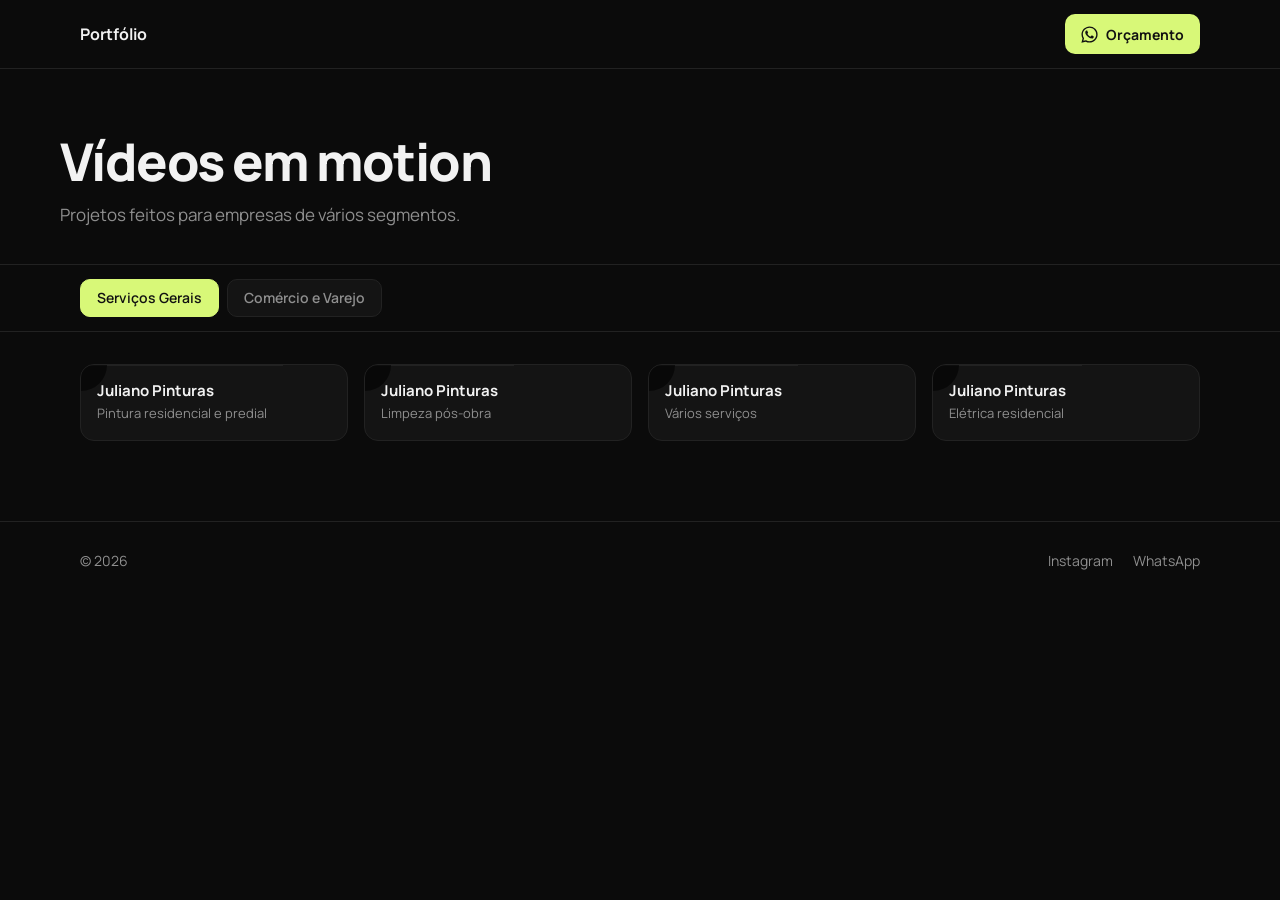
==== index.html @ 29ef78eb "Portfólio só de vídeos em motion, sem foto e sem nome, novo verde Co-Authored-By: Claude Opus 5.5 <n" ====
<!doctype html>
<html lang="pt-BR">
<head>
<meta charset="utf-8">
<meta name="viewport" content="width=device-width, initial-scale=1">
<title>Portfólio de vídeos em motion</title>
<meta name="description" content="Portfólio de vídeos em motion para empresas.">
<meta name="theme-color" content="#0b0b0b">
<link rel="icon" href="data:image/svg+xml,%3Csvg xmlns='http://www.w3.org/2000/svg' viewBox='0 0 64 64'%3E%3Crect width='64' height='64' rx='14' fill='%23d8f878'/%3E%3Cpath d='M26 20v24l18-12z' fill='%23111'/%3E%3C/svg%3E">
<link rel="preconnect" href="https://fonts.googleapis.com">
<link rel="preconnect" href="https://fonts.gstatic.com" crossorigin>
<link href="https://fonts.googleapis.com/css2?family=Manrope:wght@400;600;700;800&display=swap" rel="stylesheet">
<link rel="stylesheet" href="assets/css/style.css">
</head>
<body>

<header class="top">
  <div class="container">
    <span class="title">Portfólio</span>
    <a class="btn" data-wa="Olá! Vi seu portfólio e quero um orçamento de vídeo em motion."><svg viewBox="0 0 24 24" fill="currentColor"><path d="M17.47 14.38c-.3-.15-1.76-.87-2.03-.97-.27-.1-.47-.15-.67.15-.2.3-.77.97-.94 1.17-.17.2-.35.22-.64.07-.3-.15-1.26-.46-2.4-1.48-.89-.79-1.49-1.77-1.66-2.07-.17-.3-.02-.46.13-.6.13-.14.3-.35.45-.52.15-.17.2-.3.3-.5.1-.2.05-.37-.02-.52-.08-.15-.67-1.61-.92-2.2-.24-.58-.49-.5-.67-.51h-.57c-.2 0-.52.07-.79.37-.27.3-1.04 1.02-1.04 2.48s1.07 2.88 1.21 3.08c.15.2 2.1 3.2 5.08 4.49.71.31 1.26.49 1.69.63.71.23 1.36.2 1.87.12.57-.09 1.76-.72 2.01-1.41.25-.7.25-1.29.17-1.41-.07-.13-.27-.2-.57-.35M12.05 21.5h-.01a9.4 9.4 0 0 1-4.8-1.31l-.34-.2-3.56.93.95-3.47-.22-.36A9.4 9.4 0 0 1 2.6 12.06c0-5.2 4.24-9.44 9.46-9.44 2.52 0 4.9.99 6.68 2.77a9.38 9.38 0 0 1 2.76 6.68c0 5.21-4.24 9.44-9.45 9.44M20.1 4a11.32 11.32 0 0 0-8.05-3.34C5.78.66.67 5.77.67 12.06c0 2.01.52 3.97 1.52 5.7L.57 23.66l6.04-1.58a11.4 11.4 0 0 0 5.44 1.39h.01c6.27 0 11.38-5.11 11.38-11.4 0-3.04-1.18-5.9-3.34-8.06"/></svg> Orçamento</a>
  </div>
</header>

<main>
  <div class="container intro">
    <h1>Vídeos em motion</h1>
    <p>Projetos feitos para empresas de vários segmentos.</p>
  </div>

  <div class="tabs-wrap"><div class="container"><div class="tabs" id="tabs"></div></div></div>

  <section class="portfolio">
    <div class="container"><div class="grid" id="grid"></div></div>
  </section>
</main>

<footer>
  <div class="container">
    <span>© <span id="year"></span></span>
    <div class="links">
      <a href="https://instagram.com/kayke.hs" target="_blank" rel="noopener">Instagram</a>
      <a data-wa="Olá! Vi seu portfólio.">WhatsApp</a>
    </div>
  </div>
</footer>

<div class="modal" id="modal" role="dialog" aria-modal="true">
  <button class="modal-close" aria-label="Fechar"><svg viewBox="0 0 24 24" fill="none" stroke="currentColor" stroke-width="2" stroke-linecap="round"><path d="M6 6l12 12M18 6 6 18"/></svg></button>
  <div class="modal-box">
    <div class="modal-player" id="modal-player"></div>
    <div class="modal-bar">
      <div><strong id="modal-cliente"></strong><span id="modal-servico"></span></div>
      <a class="btn" id="modal-cta" target="_blank" rel="noopener"><svg viewBox="0 0 24 24" fill="currentColor"><path d="M17.47 14.38c-.3-.15-1.76-.87-2.03-.97-.27-.1-.47-.15-.67.15-.2.3-.77.97-.94 1.17-.17.2-.35.22-.64.07-.3-.15-1.26-.46-2.4-1.48-.89-.79-1.49-1.77-1.66-2.07-.17-.3-.02-.46.13-.6.13-.14.3-.35.45-.52.15-.17.2-.3.3-.5.1-.2.05-.37-.02-.52-.08-.15-.67-1.61-.92-2.2-.24-.58-.49-.5-.67-.51h-.57c-.2 0-.52.07-.79.37-.27.3-1.04 1.02-1.04 2.48s1.07 2.88 1.21 3.08c.15.2 2.1 3.2 5.08 4.49.71.31 1.26.49 1.69.63.71.23 1.36.2 1.87.12.57-.09 1.76-.72 2.01-1.41.25-.7.25-1.29.17-1.41-.07-.13-.27-.2-.57-.35M12.05 21.5h-.01a9.4 9.4 0 0 1-4.8-1.31l-.34-.2-3.56.93.95-3.47-.22-.36A9.4 9.4 0 0 1 2.6 12.06c0-5.2 4.24-9.44 9.46-9.44 2.52 0 4.9.99 6.68 2.77a9.38 9.38 0 0 1 2.76 6.68c0 5.21-4.24 9.44-9.45 9.44M20.1 4a11.32 11.32 0 0 0-8.05-3.34C5.78.66.67 5.77.67 12.06c0 2.01.52 3.97 1.52 5.7L.57 23.66l6.04-1.58a11.4 11.4 0 0 0 5.44 1.39h.01c6.27 0 11.38-5.11 11.38-11.4 0-3.04-1.18-5.9-3.34-8.06"/></svg> Quero um assim</a>
    </div>
  </div>
</div>

<script src="assets/js/videos.js"></script>
<script src="assets/js/main.js"></script>
</body>
</html>
---- assets/css/style.css ----
/* Portfólio de vídeos em motion */
:root {
  --bg: #0b0b0b;
  --card: #141414;
  --line: #222;
  --text: #f2f2f2;
  --muted: #8f8f8f;
  --accent: #d8f878;
  --font: "Manrope", system-ui, -apple-system, "Segoe UI", sans-serif;
}

* { box-sizing: border-box; margin: 0; padding: 0; }
body { font-family: var(--font); background: var(--bg); color: var(--text); line-height: 1.5; -webkit-font-smoothing: antialiased; }
a { color: inherit; text-decoration: none; }
button { font: inherit; color: inherit; background: none; border: 0; cursor: pointer; }
img, video { display: block; max-width: 100%; }
svg { flex: none; }

.container { width: 100%; max-width: 1160px; margin: 0 auto; padding: 0 20px; }

/* topo */
.top { border-bottom: 1px solid var(--line); }
.top .container { display: flex; align-items: center; justify-content: space-between; height: 68px; }
.top .title { font-weight: 700; font-size: 16px; }
.btn {
  display: inline-flex; align-items: center; gap: 8px;
  height: 40px; padding: 0 16px; border-radius: 10px;
  background: var(--accent); color: #111; font-weight: 700; font-size: 14px;
}
.btn:hover { filter: brightness(.95); }
.btn svg { width: 17px; height: 17px; }

/* cabeçalho do portfólio */
.intro { padding: 64px 0 36px; }
.intro h1 { font-size: clamp(32px, 5vw, 52px); font-weight: 800; letter-spacing: -0.03em; line-height: 1.1; }
.intro p { color: var(--muted); margin-top: 12px; font-size: 17px; }

/* abas */
.tabs-wrap { position: sticky; top: 0; z-index: 20; background: var(--bg); border-block: 1px solid var(--line); }
.tabs { display: flex; gap: 8px; padding: 14px 0; overflow-x: auto; scrollbar-width: none; }
.tabs::-webkit-scrollbar { display: none; }
.tab {
  flex: none; height: 38px; padding: 0 16px; border-radius: 10px;
  border: 1px solid var(--line); background: var(--card); color: var(--muted);
  font-size: 14px; font-weight: 600;
}
.tab:hover { color: var(--text); }
.tab.active { background: var(--accent); border-color: var(--accent); color: #111; }

/* grade de vídeos */
.portfolio { padding: 32px 0 80px; }
.grid { display: grid; grid-template-columns: repeat(4, 1fr); gap: 16px; }
.card { display: flex; flex-direction: column; background: var(--card); border: 1px solid var(--line); border-radius: 14px; overflow: hidden; cursor: pointer; text-align: left; }
.card:hover { border-color: #3a3a3a; }
.card .media { position: relative; aspect-ratio: 9/16; background: #000; }
.card .media img, .card .media video { position: absolute; inset: 0; width: 100%; height: 100%; object-fit: cover; }
.card .play {
  position: absolute; left: 50%; top: 50%; transform: translate(-50%, -50%);
  width: 52px; height: 52px; border-radius: 50%; display: grid; place-items: center;
  background: rgba(0,0,0,.6); color: #fff;
}
.card:hover .play { background: var(--accent); color: #111; }
.card .play svg { width: 18px; height: 18px; margin-left: 2px; }
.card .info { padding: 14px 16px 16px; border-top: 1px solid var(--line); }
.card .info strong { display: block; font-size: 15px; }
.card .info span { display: block; font-size: 13px; color: var(--muted); margin-top: 2px; }

/* rodapé */
footer { border-top: 1px solid var(--line); padding: 28px 0; font-size: 14px; color: var(--muted); }
footer .container { display: flex; justify-content: space-between; gap: 16px; flex-wrap: wrap; }
footer .links { display: flex; gap: 20px; }
footer a:hover { color: var(--text); }

/* janela do vídeo */
.modal { position: fixed; inset: 0; z-index: 100; display: none; align-items: center; justify-content: center; padding: 16px; background: var(--bg); }
.modal.open { display: flex; }
.modal-box { display: flex; flex-direction: column; gap: 12px; width: min(400px, 100%); }
.modal-player { aspect-ratio: 9/16; max-height: calc(100vh - 140px); margin: 0 auto; border-radius: 14px; overflow: hidden; background: #000; }
.modal-player video { width: 100%; height: 100%; object-fit: contain; }
.modal-bar { display: flex; align-items: center; justify-content: space-between; gap: 12px; }
.modal-bar strong { display: block; font-size: 16px; }
.modal-bar span { display: block; font-size: 13px; color: var(--muted); }
.modal-close { position: absolute; top: 14px; right: 14px; width: 42px; height: 42px; border-radius: 10px; border: 1px solid var(--line); background: var(--card); display: grid; place-items: center; }
.modal-close svg { width: 18px; height: 18px; }

@media (max-width: 1024px) { .grid { grid-template-columns: repeat(3, 1fr); } }
@media (max-width: 640px) {
  .intro { padding: 40px 0 28px; }
  .grid { grid-template-columns: repeat(2, 1fr); gap: 10px; }
  .card .info { padding: 10px 12px 12px; }
  .card .info strong { font-size: 14px; }
  .card .info span { font-size: 12px; }
  .card .play { width: 42px; height: 42px; }
  .modal-bar { flex-direction: column; align-items: stretch; }
  .modal-bar .btn { justify-content: center; height: 46px; }
}
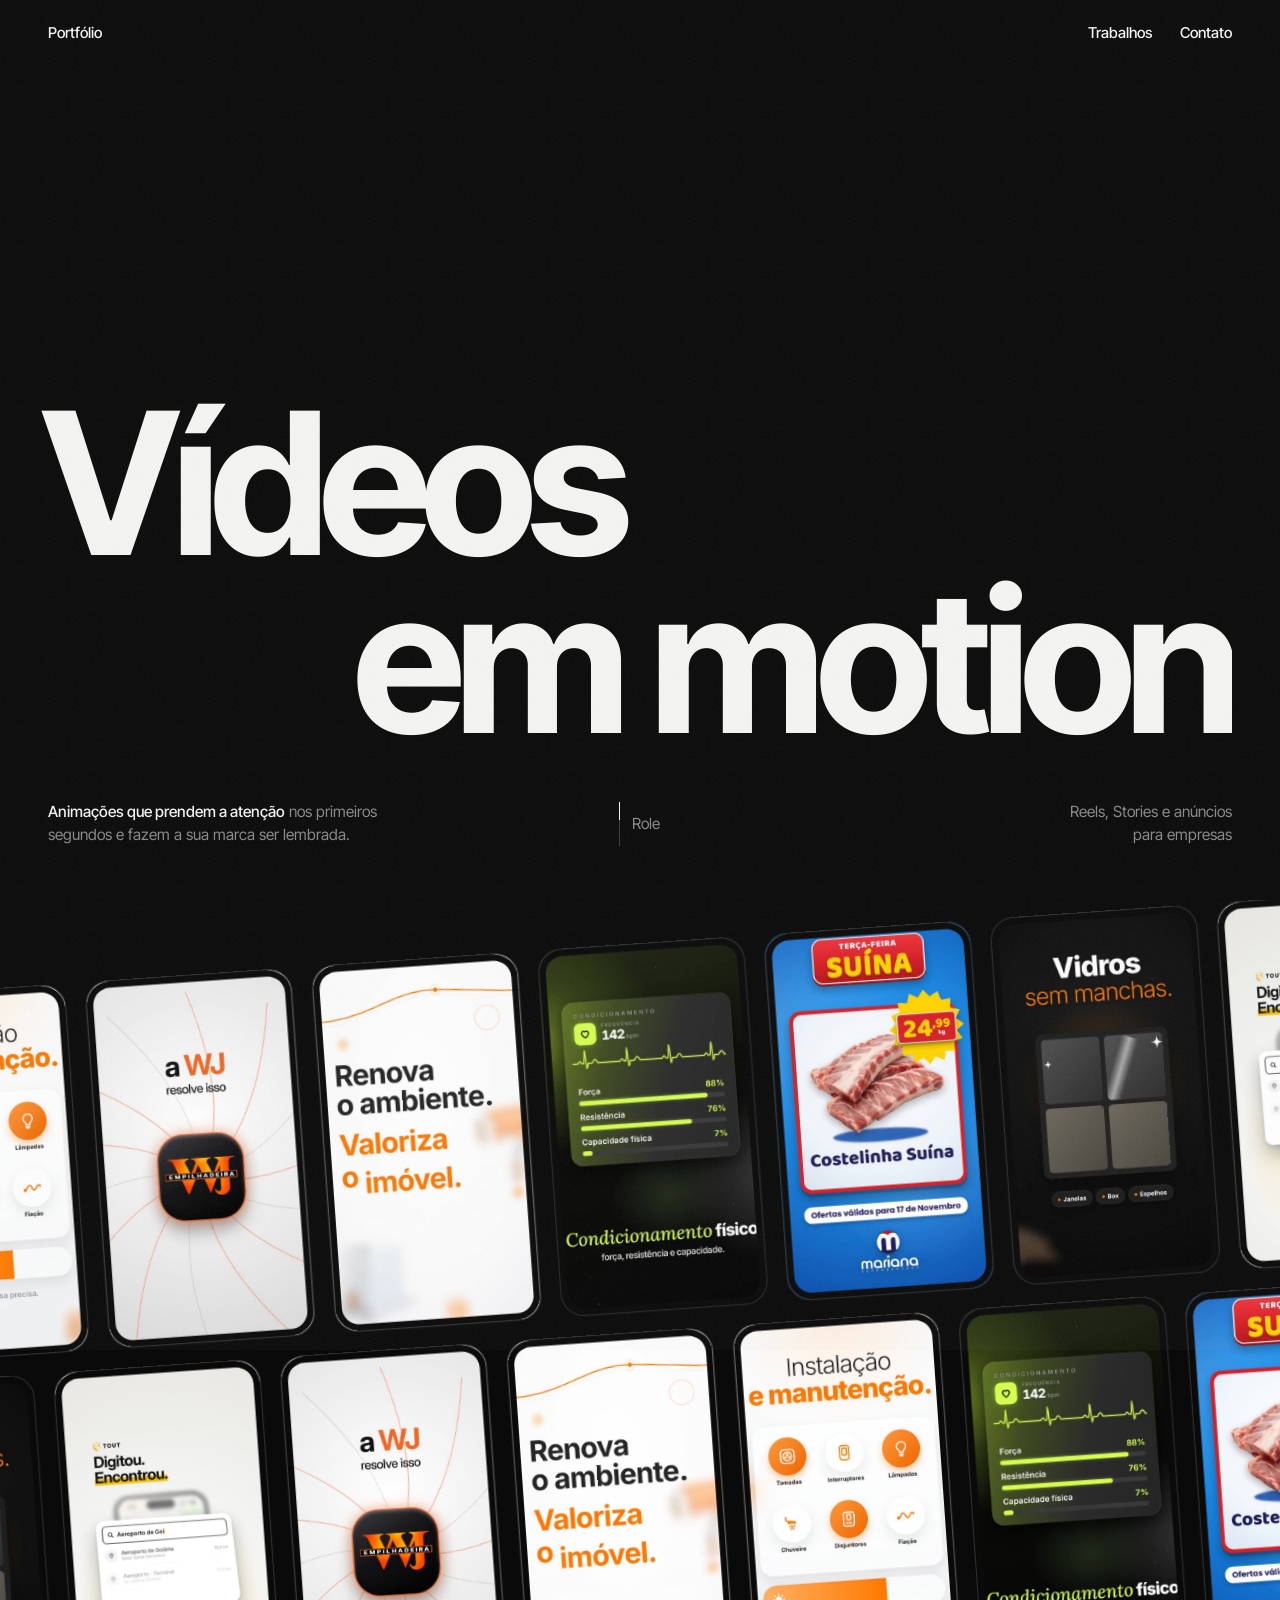
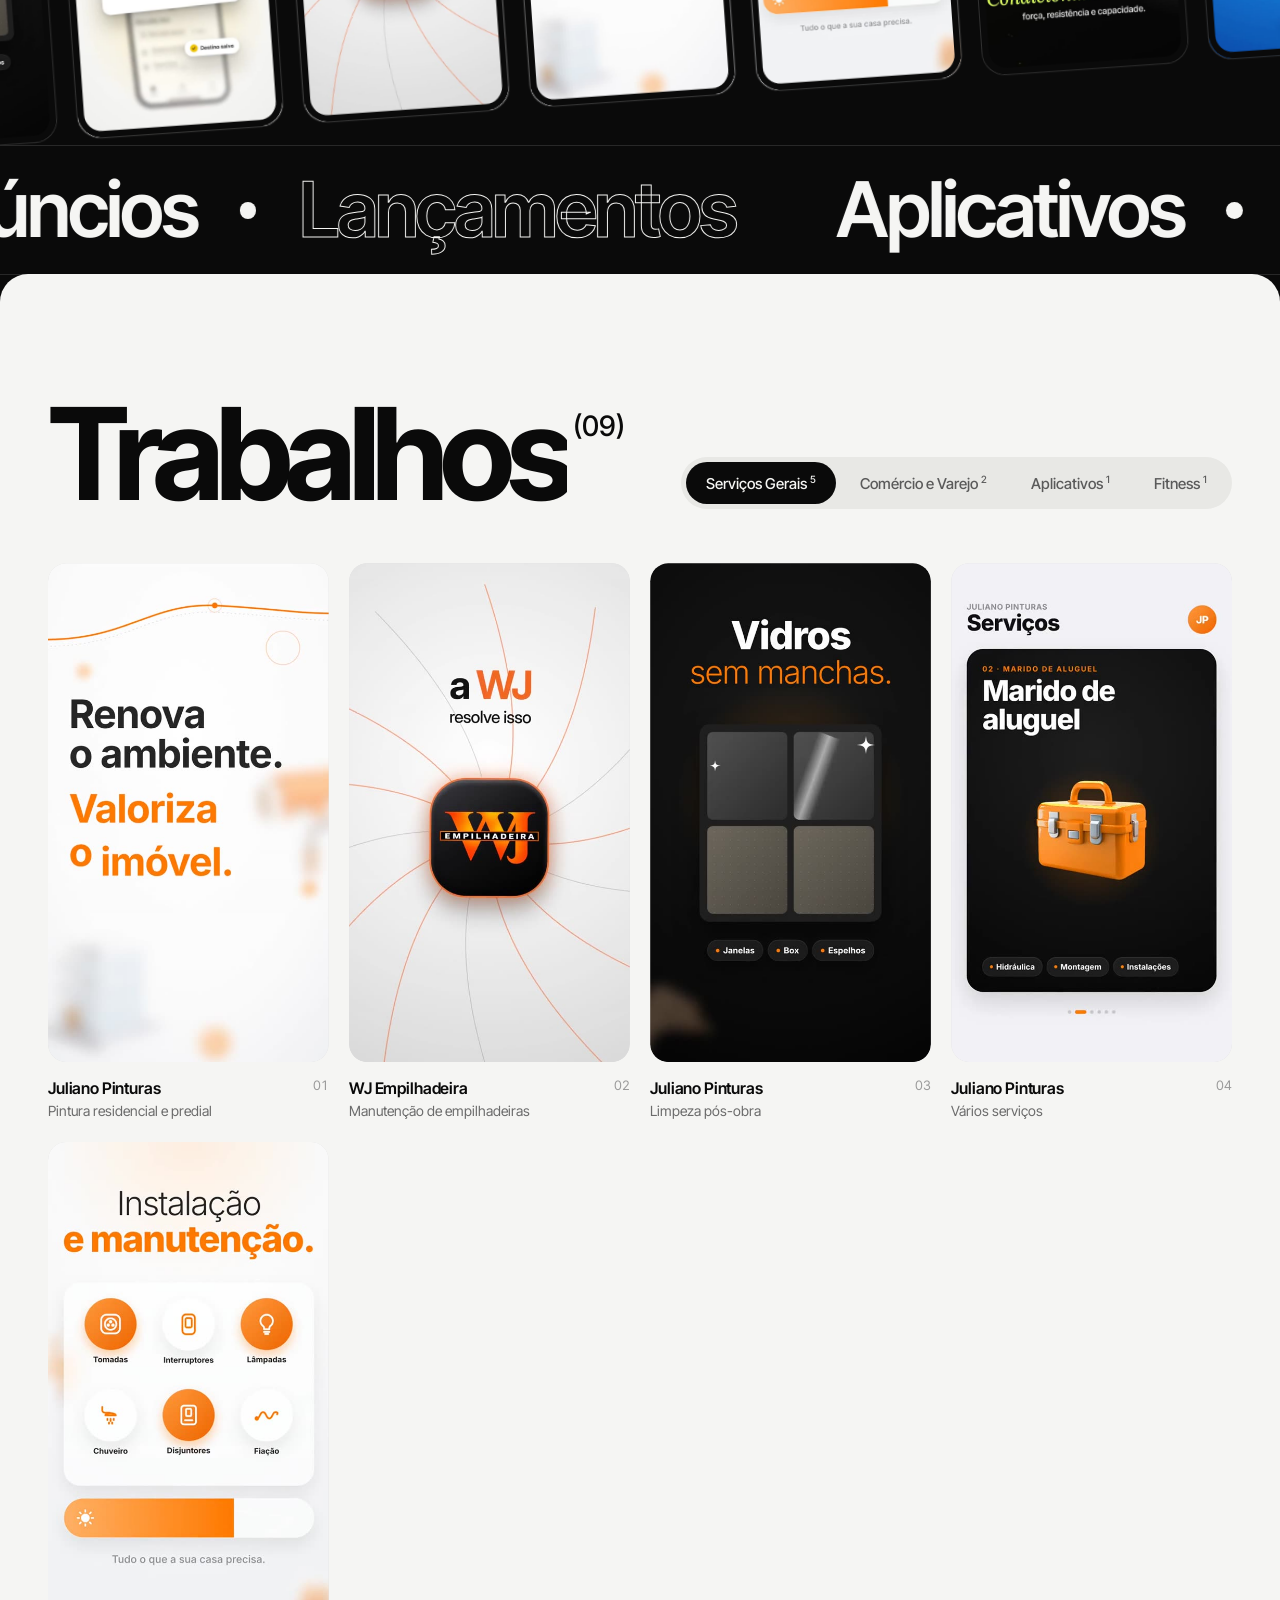
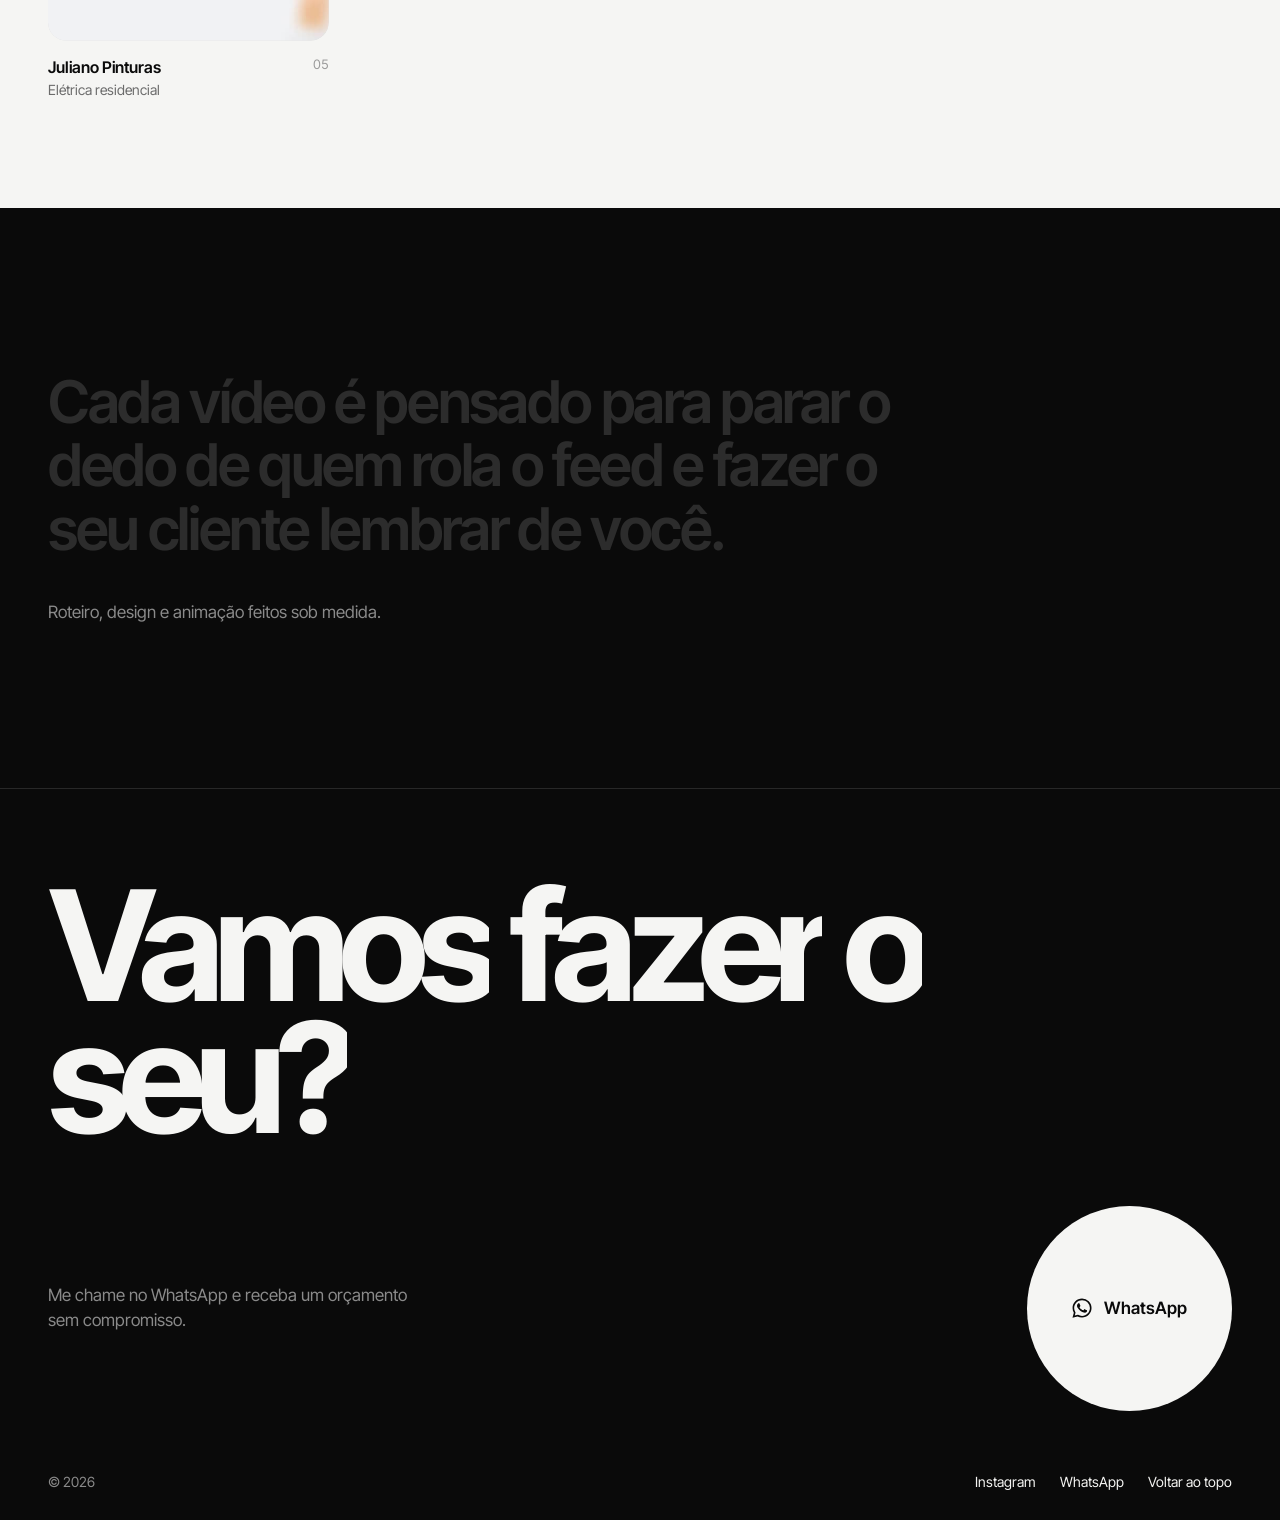
==== commit e9bb1b19: "Site animado em preto e branco com 3 novos trabalhos Co-Authored-By: Claude Opus 5.5 <noreply@anthro" ====
--- a/index.html
+++ b/index.html
@@ -4,53 +4,97 @@
 <meta charset="utf-8">
 <meta name="viewport" content="width=device-width, initial-scale=1">
 <title>Portfólio de vídeos em motion</title>
-<meta name="description" content="Portfólio de vídeos em motion para empresas.">
-<meta name="theme-color" content="#0b0b0b">
-<link rel="icon" href="data:image/svg+xml,%3Csvg xmlns='http://www.w3.org/2000/svg' viewBox='0 0 64 64'%3E%3Crect width='64' height='64' rx='14' fill='%23d8f878'/%3E%3Cpath d='M26 20v24l18-12z' fill='%23111'/%3E%3C/svg%3E">
+<meta name="description" content="Portfólio de vídeos em motion para Reels, Stories e anúncios de empresas.">
+<meta name="theme-color" content="#0a0a0a">
+<meta property="og:title" content="Portfólio de vídeos em motion">
+<meta property="og:image" content="assets/videos/app-tout.jpg">
+<link rel="icon" href="data:image/svg+xml,%3Csvg xmlns='http://www.w3.org/2000/svg' viewBox='0 0 64 64'%3E%3Crect width='64' height='64' rx='32' fill='%23f5f5f3'/%3E%3Cpath d='M26 20v24l18-12z' fill='%230a0a0a'/%3E%3C/svg%3E">
 <link rel="preconnect" href="https://fonts.googleapis.com">
 <link rel="preconnect" href="https://fonts.gstatic.com" crossorigin>
-<link href="https://fonts.googleapis.com/css2?family=Manrope:wght@400;600;700;800&display=swap" rel="stylesheet">
+<link href="https://fonts.googleapis.com/css2?family=Inter+Tight:wght@400;500;600;700&display=swap" rel="stylesheet">
 <link rel="stylesheet" href="assets/css/style.css">
 </head>
-<body>
+<body class="loading">
+
+<div class="loader" id="loader" aria-hidden="true">
+  <span class="bar" id="bar"></span>
+  <span class="word"><span>Portfólio de vídeos em motion</span></span>
+  <span class="count" id="count">0</span>
+</div>
+
+<div class="grain" aria-hidden="true"></div>
+<div class="cursor hide" id="cursor" aria-hidden="true"><span>Assistir</span></div>
 
 <header class="top">
-  <div class="container">
-    <span class="title">Portfólio</span>
-    <a class="btn" data-wa="Olá! Vi seu portfólio e quero um orçamento de vídeo em motion."><svg viewBox="0 0 24 24" fill="currentColor"><path d="M17.47 14.38c-.3-.15-1.76-.87-2.03-.97-.27-.1-.47-.15-.67.15-.2.3-.77.97-.94 1.17-.17.2-.35.22-.64.07-.3-.15-1.26-.46-2.4-1.48-.89-.79-1.49-1.77-1.66-2.07-.17-.3-.02-.46.13-.6.13-.14.3-.35.45-.52.15-.17.2-.3.3-.5.1-.2.05-.37-.02-.52-.08-.15-.67-1.61-.92-2.2-.24-.58-.49-.5-.67-.51h-.57c-.2 0-.52.07-.79.37-.27.3-1.04 1.02-1.04 2.48s1.07 2.88 1.21 3.08c.15.2 2.1 3.2 5.08 4.49.71.31 1.26.49 1.69.63.71.23 1.36.2 1.87.12.57-.09 1.76-.72 2.01-1.41.25-.7.25-1.29.17-1.41-.07-.13-.27-.2-.57-.35M12.05 21.5h-.01a9.4 9.4 0 0 1-4.8-1.31l-.34-.2-3.56.93.95-3.47-.22-.36A9.4 9.4 0 0 1 2.6 12.06c0-5.2 4.24-9.44 9.46-9.44 2.52 0 4.9.99 6.68 2.77a9.38 9.38 0 0 1 2.76 6.68c0 5.21-4.24 9.44-9.45 9.44M20.1 4a11.32 11.32 0 0 0-8.05-3.34C5.78.66.67 5.77.67 12.06c0 2.01.52 3.97 1.52 5.7L.57 23.66l6.04-1.58a11.4 11.4 0 0 0 5.44 1.39h.01c6.27 0 11.38-5.11 11.38-11.4 0-3.04-1.18-5.9-3.34-8.06"/></svg> Orçamento</a>
-  </div>
+  <a href="#" class="ulink">Portfólio</a>
+  <nav class="links">
+    <a href="#trabalhos" class="ulink">Trabalhos</a>
+    <a href="#contato" class="ulink">Contato</a>
+  </nav>
 </header>
 
 <main>
-  <div class="container intro">
-    <h1>Vídeos em motion</h1>
-    <p>Projetos feitos para empresas de vários segmentos.</p>
+  <section class="hero wrap">
+    <h1><span class="line">Vídeos</span><span class="line">em motion</span></h1>
+    <div class="hero-foot">
+      <p class="fade" style="--d:1s"><b>Animações que prendem a atenção</b> nos primeiros segundos e fazem a sua marca ser lembrada.</p>
+      <span class="mid fade scroll-hint" style="--d:1.15s"><span class="track"></span>Role</span>
+      <p class="end fade" style="--d:1.3s">Reels, Stories e anúncios<br>para empresas</p>
+    </div>
+  </section>
+
+  <section class="reel" aria-hidden="true">
+    <div class="reel-rows">
+      <div class="row" id="rowA"></div>
+      <div class="row" id="rowB"></div>
+    </div>
+  </section>
+
+  <div class="words" aria-hidden="true">
+    <div class="row" id="words"><span>Reels</span><span>Stories</span><span>Anúncios</span><span>Lançamentos</span><span>Aplicativos</span><span>Ofertas</span></div>
   </div>
 
-  <div class="tabs-wrap"><div class="container"><div class="tabs" id="tabs"></div></div></div>
+  <section class="works" id="trabalhos">
+    <div class="wrap">
+      <div class="works-head">
+        <h2 class="split">Trabalhos<sup id="total"></sup></h2>
+        <div class="tabs" id="tabs" role="tablist"></div>
+      </div>
+      <div class="grid" id="grid"></div>
+    </div>
+  </section>
 
-  <section class="portfolio">
-    <div class="container"><div class="grid" id="grid"></div></div>
+  <section class="statement wrap">
+    <p id="statement">Cada vídeo é pensado para parar o dedo de quem rola o feed e fazer o seu cliente lembrar de você.</p>
+    <p class="note">Roteiro, design e animação feitos sob medida.</p>
+  </section>
+
+  <div class="contact-line"></div>
+  <section class="contact wrap" id="contato">
+    <h2 class="big split">Vamos fazer o seu?</h2>
+    <div class="contact-row">
+      <p>Me chame no WhatsApp e receba um orçamento sem compromisso.</p>
+      <span class="magnet"><a class="cta" data-wa="Olá! Vi seu portfólio e quero um orçamento de vídeo em motion."><svg viewBox="0 0 24 24" fill="currentColor"><path d="M17.47 14.38c-.3-.15-1.76-.87-2.03-.97-.27-.1-.47-.15-.67.15-.2.3-.77.97-.94 1.17-.17.2-.35.22-.64.07-.3-.15-1.26-.46-2.4-1.48-.89-.79-1.49-1.77-1.66-2.07-.17-.3-.02-.46.13-.6.13-.14.3-.35.45-.52.15-.17.2-.3.3-.5.1-.2.05-.37-.02-.52-.08-.15-.67-1.61-.92-2.2-.24-.58-.49-.5-.67-.51h-.57c-.2 0-.52.07-.79.37-.27.3-1.04 1.02-1.04 2.48s1.07 2.88 1.21 3.08c.15.2 2.1 3.2 5.08 4.49.71.31 1.26.49 1.69.63.71.23 1.36.2 1.87.12.57-.09 1.76-.72 2.01-1.41.25-.7.25-1.29.17-1.41-.07-.13-.27-.2-.57-.35M12.05 21.5h-.01a9.4 9.4 0 0 1-4.8-1.31l-.34-.2-3.56.93.95-3.47-.22-.36A9.4 9.4 0 0 1 2.6 12.06c0-5.2 4.24-9.44 9.46-9.44 2.52 0 4.9.99 6.68 2.77a9.38 9.38 0 0 1 2.76 6.68c0 5.21-4.24 9.44-9.45 9.44M20.1 4a11.32 11.32 0 0 0-8.05-3.34C5.78.66.67 5.77.67 12.06c0 2.01.52 3.97 1.52 5.7L.57 23.66l6.04-1.58a11.4 11.4 0 0 0 5.44 1.39h.01c6.27 0 11.38-5.11 11.38-11.4 0-3.04-1.18-5.9-3.34-8.06"/></svg><span>WhatsApp</span></a></span>
+    </div>
+    <footer>
+      <span>© <span id="year"></span></span>
+      <div class="links">
+        <a href="https://instagram.com/kayke.hs" target="_blank" rel="noopener" class="ulink">Instagram</a>
+        <a data-wa="Olá! Vi seu portfólio." class="ulink">WhatsApp</a>
+        <a href="#" class="ulink">Voltar ao topo</a>
+      </div>
+    </footer>
   </section>
 </main>
 
-<footer>
-  <div class="container">
-    <span>© <span id="year"></span></span>
-    <div class="links">
-      <a href="https://instagram.com/kayke.hs" target="_blank" rel="noopener">Instagram</a>
-      <a data-wa="Olá! Vi seu portfólio.">WhatsApp</a>
-    </div>
-  </div>
-</footer>
-
 <div class="modal" id="modal" role="dialog" aria-modal="true">
-  <button class="modal-close" aria-label="Fechar"><svg viewBox="0 0 24 24" fill="none" stroke="currentColor" stroke-width="2" stroke-linecap="round"><path d="M6 6l12 12M18 6 6 18"/></svg></button>
+  <button class="modal-close">Fechar <i><svg viewBox="0 0 24 24" fill="none" stroke="currentColor" stroke-width="2" stroke-linecap="round"><path d="M6 6l12 12M18 6 6 18"/></svg></i></button>
   <div class="modal-box">
     <div class="modal-player" id="modal-player"></div>
-    <div class="modal-bar">
-      <div><strong id="modal-cliente"></strong><span id="modal-servico"></span></div>
-      <a class="btn" id="modal-cta" target="_blank" rel="noopener"><svg viewBox="0 0 24 24" fill="currentColor"><path d="M17.47 14.38c-.3-.15-1.76-.87-2.03-.97-.27-.1-.47-.15-.67.15-.2.3-.77.97-.94 1.17-.17.2-.35.22-.64.07-.3-.15-1.26-.46-2.4-1.48-.89-.79-1.49-1.77-1.66-2.07-.17-.3-.02-.46.13-.6.13-.14.3-.35.45-.52.15-.17.2-.3.3-.5.1-.2.05-.37-.02-.52-.08-.15-.67-1.61-.92-2.2-.24-.58-.49-.5-.67-.51h-.57c-.2 0-.52.07-.79.37-.27.3-1.04 1.02-1.04 2.48s1.07 2.88 1.21 3.08c.15.2 2.1 3.2 5.08 4.49.71.31 1.26.49 1.69.63.71.23 1.36.2 1.87.12.57-.09 1.76-.72 2.01-1.41.25-.7.25-1.29.17-1.41-.07-.13-.27-.2-.57-.35M12.05 21.5h-.01a9.4 9.4 0 0 1-4.8-1.31l-.34-.2-3.56.93.95-3.47-.22-.36A9.4 9.4 0 0 1 2.6 12.06c0-5.2 4.24-9.44 9.46-9.44 2.52 0 4.9.99 6.68 2.77a9.38 9.38 0 0 1 2.76 6.68c0 5.21-4.24 9.44-9.45 9.44M20.1 4a11.32 11.32 0 0 0-8.05-3.34C5.78.66.67 5.77.67 12.06c0 2.01.52 3.97 1.52 5.7L.57 23.66l6.04-1.58a11.4 11.4 0 0 0 5.44 1.39h.01c6.27 0 11.38-5.11 11.38-11.4 0-3.04-1.18-5.9-3.34-8.06"/></svg> Quero um assim</a>
+    <div class="modal-side">
+      <strong id="modal-cliente"></strong>
+      <span id="modal-servico"></span>
+      <a class="pill-btn" id="modal-cta" target="_blank" rel="noopener"><svg viewBox="0 0 24 24" fill="currentColor"><path d="M17.47 14.38c-.3-.15-1.76-.87-2.03-.97-.27-.1-.47-.15-.67.15-.2.3-.77.97-.94 1.17-.17.2-.35.22-.64.07-.3-.15-1.26-.46-2.4-1.48-.89-.79-1.49-1.77-1.66-2.07-.17-.3-.02-.46.13-.6.13-.14.3-.35.45-.52.15-.17.2-.3.3-.5.1-.2.05-.37-.02-.52-.08-.15-.67-1.61-.92-2.2-.24-.58-.49-.5-.67-.51h-.57c-.2 0-.52.07-.79.37-.27.3-1.04 1.02-1.04 2.48s1.07 2.88 1.21 3.08c.15.2 2.1 3.2 5.08 4.49.71.31 1.26.49 1.69.63.71.23 1.36.2 1.87.12.57-.09 1.76-.72 2.01-1.41.25-.7.25-1.29.17-1.41-.07-.13-.27-.2-.57-.35M12.05 21.5h-.01a9.4 9.4 0 0 1-4.8-1.31l-.34-.2-3.56.93.95-3.47-.22-.36A9.4 9.4 0 0 1 2.6 12.06c0-5.2 4.24-9.44 9.46-9.44 2.52 0 4.9.99 6.68 2.77a9.38 9.38 0 0 1 2.76 6.68c0 5.21-4.24 9.44-9.45 9.44M20.1 4a11.32 11.32 0 0 0-8.05-3.34C5.78.66.67 5.77.67 12.06c0 2.01.52 3.97 1.52 5.7L.57 23.66l6.04-1.58a11.4 11.4 0 0 0 5.44 1.39h.01c6.27 0 11.38-5.11 11.38-11.4 0-3.04-1.18-5.9-3.34-8.06"/></svg> Quero um assim</a>
     </div>
   </div>
 </div>
--- a/assets/css/style.css
+++ b/assets/css/style.css
@@ -1,96 +1,224 @@
-/* Portfólio de vídeos em motion */
+/* ==========================================================
+   Portfólio de vídeos em motion. Preto e branco.
+   ========================================================== */
 :root {
-  --bg: #0b0b0b;
-  --card: #141414;
-  --line: #222;
-  --text: #f2f2f2;
-  --muted: #8f8f8f;
-  --accent: #d8f878;
-  --font: "Manrope", system-ui, -apple-system, "Segoe UI", sans-serif;
+  --black: #0a0a0a;
+  --black-2: #131313;
+  --white: #f5f5f3;
+  --gray: #8a8a8a;
+  --gray-2: #3a3a3a;
+  --line-d: rgba(255, 255, 255, .12);
+  --line-l: rgba(0, 0, 0, .12);
+  --ease: cubic-bezier(.76, 0, .24, 1);
+  --ease-out: cubic-bezier(.16, 1, .3, 1);
+  --font: "Inter Tight", system-ui, -apple-system, "Segoe UI", sans-serif;
+  --pad: clamp(20px, 4vw, 48px);
 }
 
 * { box-sizing: border-box; margin: 0; padding: 0; }
-body { font-family: var(--font); background: var(--bg); color: var(--text); line-height: 1.5; -webkit-font-smoothing: antialiased; }
+html { -webkit-text-size-adjust: 100%; }
+body { font-family: var(--font); background: var(--black); color: var(--white); line-height: 1.5; -webkit-font-smoothing: antialiased; overflow-x: hidden; }
+body.loading { overflow: hidden; }
 a { color: inherit; text-decoration: none; }
 button { font: inherit; color: inherit; background: none; border: 0; cursor: pointer; }
 img, video { display: block; max-width: 100%; }
-svg { flex: none; }
-
-.container { width: 100%; max-width: 1160px; margin: 0 auto; padding: 0 20px; }
-
-/* topo */
-.top { border-bottom: 1px solid var(--line); }
-.top .container { display: flex; align-items: center; justify-content: space-between; height: 68px; }
-.top .title { font-weight: 700; font-size: 16px; }
-.btn {
-  display: inline-flex; align-items: center; gap: 8px;
-  height: 40px; padding: 0 16px; border-radius: 10px;
-  background: var(--accent); color: #111; font-weight: 700; font-size: 14px;
-}
-.btn:hover { filter: brightness(.95); }
-.btn svg { width: 17px; height: 17px; }
-
-/* cabeçalho do portfólio */
-.intro { padding: 64px 0 36px; }
-.intro h1 { font-size: clamp(32px, 5vw, 52px); font-weight: 800; letter-spacing: -0.03em; line-height: 1.1; }
-.intro p { color: var(--muted); margin-top: 12px; font-size: 17px; }
-
-/* abas */
-.tabs-wrap { position: sticky; top: 0; z-index: 20; background: var(--bg); border-block: 1px solid var(--line); }
-.tabs { display: flex; gap: 8px; padding: 14px 0; overflow-x: auto; scrollbar-width: none; }
+::selection { background: var(--white); color: var(--black); }
+
+.wrap { padding: 0 var(--pad); max-width: 1600px; margin: 0 auto; }
+
+/* granulado de filme */
+.grain {
+  position: fixed; inset: -50%; z-index: 90; pointer-events: none; opacity: .07;
+  background-image: url("data:image/svg+xml,%3Csvg xmlns='http://www.w3.org/2000/svg' width='160' height='160'%3E%3Cfilter id='n'%3E%3CfeTurbulence type='fractalNoise' baseFrequency='.9' numOctaves='3' stitchTiles='stitch'/%3E%3C/filter%3E%3Crect width='100%25' height='100%25' filter='url(%23n)'/%3E%3C/svg%3E");
+  animation: grain 1s steps(6) infinite;
+}
+@keyframes grain {
+  0% { transform: translate(0, 0); } 20% { transform: translate(-6%, 4%); } 40% { transform: translate(5%, -6%); }
+  60% { transform: translate(-3%, 7%); } 80% { transform: translate(7%, 2%); } 100% { transform: translate(0, 0); }
+}
+
+/* ---------------- ABERTURA ---------------- */
+.loader {
+  position: fixed; inset: 0; z-index: 200; background: var(--white); color: var(--black);
+  display: flex; align-items: flex-end; justify-content: space-between; padding: var(--pad);
+  transition: transform 1.1s var(--ease);
+}
+.loader.done { transform: translateY(-100%); }
+.loader .word { font-size: clamp(14px, 1.4vw, 18px); font-weight: 500; overflow: hidden; }
+.loader .word span { display: inline-block; animation: up .8s var(--ease-out) both; }
+.loader .count { font-size: clamp(80px, 18vw, 260px); font-weight: 700; line-height: .8; letter-spacing: -0.06em; font-variant-numeric: tabular-nums; }
+.loader .bar { position: absolute; left: 0; top: 0; height: 3px; background: var(--black); width: 0; }
+
+/* ---------------- TOPO ---------------- */
+.top {
+  position: fixed; top: 0; left: 0; right: 0; z-index: 80;
+  display: flex; justify-content: space-between; align-items: center;
+  padding: 22px var(--pad); mix-blend-mode: difference; color: #fff;
+  font-size: 15px; font-weight: 500;
+}
+.top .links { display: flex; gap: 28px; }
+.ulink { position: relative; display: inline-block; overflow: hidden; }
+.ulink::after { content: ""; position: absolute; left: 0; bottom: -1px; width: 100%; height: 1px; background: currentColor; transform: scaleX(0); transform-origin: right; transition: transform .6s var(--ease); }
+.ulink:hover::after { transform: scaleX(1); transform-origin: left; }
+
+/* ---------------- HERO ---------------- */
+.hero { min-height: 100svh; display: flex; flex-direction: column; justify-content: flex-end; padding-bottom: clamp(32px, 6vh, 64px); position: relative; }
+.hero h1 {
+  font-size: clamp(64px, 15.5vw, 260px); font-weight: 700; letter-spacing: -0.05em; line-height: .86;
+  margin-left: -0.04em;
+}
+.hero h1 .line { display: block; overflow: hidden; padding-bottom: .04em; }
+.hero h1 .ch { display: inline-block; transform: translateY(110%); }
+.ready .hero h1 .ch { animation: up 1.1s var(--ease-out) both; animation-delay: calc(var(--i) * 35ms + 150ms); }
+.hero h1 .line:nth-child(2) { text-align: right; }
+.hero-foot { display: grid; grid-template-columns: 1fr 1fr 1fr; gap: 24px; align-items: end; margin-top: clamp(28px, 5vh, 56px); font-size: clamp(15px, 1.2vw, 18px); }
+.hero-foot p { color: var(--gray); max-width: 340px; }
+.hero-foot p b { color: var(--white); font-weight: 500; }
+.hero-foot .mid { justify-self: center; }
+.hero-foot .end { justify-self: end; text-align: right; }
+.fade { opacity: 0; transform: translateY(20px); }
+.ready .fade { animation: fadeUp 1s var(--ease-out) both; animation-delay: var(--d, .8s); }
+.scroll-hint { display: inline-flex; align-items: center; gap: 12px; color: var(--gray); }
+.scroll-hint .track { width: 1px; height: 44px; background: var(--gray-2); position: relative; overflow: hidden; }
+.scroll-hint .track::after { content: ""; position: absolute; left: 0; top: 0; width: 1px; height: 40%; background: var(--white); animation: drop 1.8s var(--ease) infinite; }
+@keyframes drop { from { transform: translateY(-100%); } to { transform: translateY(260%); } }
+@keyframes up { from { transform: translateY(110%); } to { transform: translateY(0); } }
+@keyframes fadeUp { from { opacity: 0; transform: translateY(20px); } to { opacity: 1; transform: none; } }
+
+/* ---------------- FAIXA DE VÍDEOS ---------------- */
+.reel { padding: clamp(40px, 8vh, 90px) 0; overflow: hidden; }
+.reel-rows { transform: rotate(-4deg) scale(1.08); display: grid; gap: 18px; }
+.row { display: flex; gap: 18px; width: max-content; will-change: transform; }
+.phone {
+  flex: none; width: clamp(150px, 15vw, 230px); aspect-ratio: 9/16; border-radius: 22px; overflow: hidden;
+  background: var(--black-2); border: 1px solid var(--line-d); position: relative;
+}
+.phone video, .phone img { width: 100%; height: 100%; object-fit: cover; }
+.phone::after { content: ""; position: absolute; inset: 0; border-radius: inherit; box-shadow: inset 0 0 0 6px var(--black); pointer-events: none; }
+
+/* ---------------- FAIXA DE PALAVRAS ---------------- */
+.words { border-block: 1px solid var(--line-d); padding: 26px 0; overflow: hidden; }
+.words .row { gap: 0; }
+.words span { font-size: clamp(36px, 6vw, 92px); font-weight: 600; letter-spacing: -0.04em; line-height: 1; display: inline-flex; align-items: center; white-space: nowrap; }
+.words span::after { content: ""; width: .22em; height: .22em; border-radius: 50%; background: currentColor; margin: 0 .55em; }
+.words span:nth-child(even) { color: transparent; -webkit-text-stroke: 1px var(--white); }
+
+/* ---------------- TRABALHOS (fundo branco) ---------------- */
+.works { background: var(--white); color: var(--black); padding: clamp(80px, 14vh, 160px) 0 clamp(80px, 12vh, 140px); position: relative; z-index: 1; border-radius: 28px 28px 0 0; margin-top: -1px; }
+.works-head { display: flex; justify-content: space-between; align-items: flex-end; gap: 24px; flex-wrap: wrap; margin-bottom: clamp(36px, 6vh, 64px); }
+.works-head h2 { font-size: clamp(52px, 10vw, 160px); font-weight: 700; letter-spacing: -0.06em; line-height: .85; }
+.works-head h2 sup { font-size: .22em; letter-spacing: 0; font-weight: 500; vertical-align: top; position: relative; top: .5em; margin-left: .2em; }
+.split .w { display: inline-block; overflow: hidden; vertical-align: top; }
+.split .w > span { display: inline-block; transform: translateY(105%); transition: transform 1.1s var(--ease-out); transition-delay: calc(var(--i) * 60ms); }
+.split.in .w > span { transform: none; }
+
+.tabs { position: relative; display: inline-flex; gap: 4px; padding: 5px; border-radius: 999px; background: #e8e8e5; max-width: 100%; overflow-x: auto; scrollbar-width: none; }
 .tabs::-webkit-scrollbar { display: none; }
-.tab {
-  flex: none; height: 38px; padding: 0 16px; border-radius: 10px;
-  border: 1px solid var(--line); background: var(--card); color: var(--muted);
-  font-size: 14px; font-weight: 600;
-}
-.tab:hover { color: var(--text); }
-.tab.active { background: var(--accent); border-color: var(--accent); color: #111; }
-
-/* grade de vídeos */
-.portfolio { padding: 32px 0 80px; }
-.grid { display: grid; grid-template-columns: repeat(4, 1fr); gap: 16px; }
-.card { display: flex; flex-direction: column; background: var(--card); border: 1px solid var(--line); border-radius: 14px; overflow: hidden; cursor: pointer; text-align: left; }
-.card:hover { border-color: #3a3a3a; }
-.card .media { position: relative; aspect-ratio: 9/16; background: #000; }
-.card .media img, .card .media video { position: absolute; inset: 0; width: 100%; height: 100%; object-fit: cover; }
-.card .play {
-  position: absolute; left: 50%; top: 50%; transform: translate(-50%, -50%);
-  width: 52px; height: 52px; border-radius: 50%; display: grid; place-items: center;
-  background: rgba(0,0,0,.6); color: #fff;
-}
-.card:hover .play { background: var(--accent); color: #111; }
-.card .play svg { width: 18px; height: 18px; margin-left: 2px; }
-.card .info { padding: 14px 16px 16px; border-top: 1px solid var(--line); }
-.card .info strong { display: block; font-size: 15px; }
-.card .info span { display: block; font-size: 13px; color: var(--muted); margin-top: 2px; }
-
-/* rodapé */
-footer { border-top: 1px solid var(--line); padding: 28px 0; font-size: 14px; color: var(--muted); }
-footer .container { display: flex; justify-content: space-between; gap: 16px; flex-wrap: wrap; }
-footer .links { display: flex; gap: 20px; }
-footer a:hover { color: var(--text); }
-
-/* janela do vídeo */
-.modal { position: fixed; inset: 0; z-index: 100; display: none; align-items: center; justify-content: center; padding: 16px; background: var(--bg); }
-.modal.open { display: flex; }
-.modal-box { display: flex; flex-direction: column; gap: 12px; width: min(400px, 100%); }
-.modal-player { aspect-ratio: 9/16; max-height: calc(100vh - 140px); margin: 0 auto; border-radius: 14px; overflow: hidden; background: #000; }
-.modal-player video { width: 100%; height: 100%; object-fit: contain; }
-.modal-bar { display: flex; align-items: center; justify-content: space-between; gap: 12px; }
-.modal-bar strong { display: block; font-size: 16px; }
-.modal-bar span { display: block; font-size: 13px; color: var(--muted); }
-.modal-close { position: absolute; top: 14px; right: 14px; width: 42px; height: 42px; border-radius: 10px; border: 1px solid var(--line); background: var(--card); display: grid; place-items: center; }
-.modal-close svg { width: 18px; height: 18px; }
-
+.tab { position: relative; z-index: 1; flex: none; height: 42px; padding: 0 20px; border-radius: 999px; font-size: 15px; font-weight: 500; color: #5a5a5a; transition: color .5s var(--ease); }
+.tab.active { color: var(--white); }
+.tab sup { font-size: 10px; margin-left: 3px; }
+.tab-pill { position: absolute; z-index: 0; top: 5px; left: 0; height: 42px; border-radius: 999px; background: var(--black); transition: transform .7s var(--ease), width .7s var(--ease); }
+
+.grid { display: grid; grid-template-columns: repeat(4, 1fr); gap: clamp(14px, 1.6vw, 24px); }
+.card { cursor: none; text-align: left; display: block; width: 100%; }
+.card .media {
+  position: relative; aspect-ratio: 9/16; border-radius: 18px; overflow: hidden; background: #ddd;
+  clip-path: inset(100% 0 0 0 round 18px); transition: clip-path 1.2s var(--ease);
+}
+.card.in .media { clip-path: inset(0 0 0 0 round 18px); }
+.card .media img, .card .media video { position: absolute; inset: 0; width: 100%; height: 100%; object-fit: cover; transition: transform 1.2s var(--ease-out), opacity .4s; }
+.card .media img { transform: scale(1.25); }
+.card.in .media img { transform: scale(1); }
+.card:hover .media img { transform: scale(1.05); }
+.card .media video { opacity: 0; }
+.card.playing .media video { opacity: 1; }
+.card .meta { display: flex; justify-content: space-between; gap: 12px; padding-top: 14px; opacity: 0; transform: translateY(12px); transition: opacity .8s var(--ease-out) .3s, transform .8s var(--ease-out) .3s; }
+.card.in .meta { opacity: 1; transform: none; }
+.card .meta strong { display: block; font-size: 16px; font-weight: 600; letter-spacing: -0.01em; }
+.card .meta span { display: block; font-size: 14px; color: #6b6b6b; }
+.card .meta .n { font-size: 13px; color: #9a9a9a; font-variant-numeric: tabular-nums; }
+.grid.out .card { opacity: 0; transform: translateY(24px); transition: opacity .35s, transform .35s var(--ease); }
+
+/* ---------------- FRASE ---------------- */
+.statement { padding-block: clamp(100px, 18vh, 200px); }
+.statement #statement { font-size: clamp(30px, 4.6vw, 76px); font-weight: 600; letter-spacing: -0.04em; line-height: 1.08; max-width: 15em; }
+.statement #statement .wd { color: #2c2c2c; transition: color .3s; }
+.statement #statement .wd.lit { color: var(--white); }
+.statement .note { margin-top: 40px; color: var(--gray); font-size: 17px; font-weight: 400; letter-spacing: 0; }
+
+/* ---------------- CONTATO ---------------- */
+.contact { padding-block: clamp(60px, 10vh, 120px) 0; }
+.contact-line { border-top: 1px solid var(--line-d); }
+.contact .big { font-size: clamp(56px, 12vw, 200px); font-weight: 700; letter-spacing: -0.065em; line-height: .86; }
+.contact-row { display: flex; justify-content: space-between; align-items: center; gap: 40px; flex-wrap: wrap; margin-top: clamp(40px, 7vh, 80px); }
+.contact-row p { color: var(--gray); max-width: 360px; font-size: 17px; }
+.magnet { display: inline-block; }
+.cta {
+  position: relative; overflow: hidden; display: inline-flex; align-items: center; justify-content: center; gap: 12px;
+  width: clamp(160px, 16vw, 220px); aspect-ratio: 1; border-radius: 50%;
+  background: var(--white); color: var(--black); font-weight: 600; font-size: 17px;
+}
+.cta::before { content: ""; position: absolute; inset: 0; background: #d9d9d6; border-radius: 50%; transform: translateY(101%); transition: transform .6s var(--ease); }
+.cta:hover::before { transform: translateY(0); }
+.cta > * { position: relative; }
+.cta svg { width: 20px; height: 20px; }
+
+footer { display: flex; justify-content: space-between; gap: 20px; flex-wrap: wrap; padding: 60px 0 28px; font-size: 14px; color: var(--gray); }
+footer .links { display: flex; gap: 24px; }
+footer a { color: var(--white); }
+
+/* ---------------- CURSOR ---------------- */
+.cursor {
+  position: fixed; left: 0; top: 0; z-index: 150; pointer-events: none;
+  width: 12px; height: 12px; margin: -6px 0 0 -6px; border-radius: 50%;
+  background: #fff; mix-blend-mode: difference;
+  display: grid; place-items: center; transition: width .5s var(--ease), height .5s var(--ease), margin .5s var(--ease), background .3s;
+}
+.cursor span { font-size: 13px; font-weight: 600; color: #000; opacity: 0; transition: opacity .3s; }
+.cursor.big { width: 96px; height: 96px; margin: -48px 0 0 -48px; mix-blend-mode: normal; background: var(--black); }
+.cursor.big span { opacity: 1; color: var(--white); }
+.cursor.hide { opacity: 0; }
+@media (hover: none) { .cursor { display: none; } .card { cursor: pointer; } }
+
+/* ---------------- VÍDEO ABERTO ---------------- */
+.modal { position: fixed; inset: 0; z-index: 120; background: var(--black); display: flex; align-items: center; justify-content: center; padding: 70px 16px 16px; clip-path: inset(100% 0 0 0); transition: clip-path .9s var(--ease); pointer-events: none; }
+.modal.open { clip-path: inset(0 0 0 0); pointer-events: auto; }
+.modal-box { display: grid; grid-template-columns: auto 300px; gap: 32px; align-items: end; opacity: 0; transform: translateY(30px); transition: opacity .6s, transform .8s var(--ease-out); }
+.modal.open .modal-box { opacity: 1; transform: none; transition-delay: .4s; }
+.modal-player { height: min(80vh, 760px); aspect-ratio: 9/16; border-radius: 18px; overflow: hidden; background: #000; }
+.modal-player video { width: 100%; height: 100%; object-fit: cover; }
+.modal-side strong { display: block; font-size: clamp(28px, 3vw, 42px); font-weight: 700; letter-spacing: -0.04em; line-height: 1; }
+.modal-side span { display: block; color: var(--gray); margin: 10px 0 28px; }
+.pill-btn { display: inline-flex; align-items: center; gap: 10px; height: 52px; padding: 0 24px; border-radius: 999px; background: var(--white); color: var(--black); font-weight: 600; }
+.pill-btn svg { width: 18px; height: 18px; }
+.modal-close { position: absolute; top: 20px; right: var(--pad); font-size: 15px; font-weight: 500; display: inline-flex; align-items: center; gap: 10px; }
+.modal-close i { width: 34px; height: 34px; border-radius: 50%; border: 1px solid var(--line-d); display: grid; place-items: center; transition: transform .5s var(--ease); }
+.modal-close:hover i { transform: rotate(90deg); }
+.modal-close svg { width: 14px; height: 14px; }
+
+/* ---------------- RESPONSIVO ---------------- */
 @media (max-width: 1024px) { .grid { grid-template-columns: repeat(3, 1fr); } }
-@media (max-width: 640px) {
-  .intro { padding: 40px 0 28px; }
-  .grid { grid-template-columns: repeat(2, 1fr); gap: 10px; }
-  .card .info { padding: 10px 12px 12px; }
-  .card .info strong { font-size: 14px; }
-  .card .info span { font-size: 12px; }
-  .card .play { width: 42px; height: 42px; }
-  .modal-bar { flex-direction: column; align-items: stretch; }
-  .modal-bar .btn { justify-content: center; height: 46px; }
-}
+@media (max-width: 720px) {
+  .top .links { gap: 18px; }
+  .hero-foot { grid-template-columns: 1fr; gap: 18px; }
+  .hero-foot .mid { display: none; }
+  .hero-foot .end { justify-self: start; text-align: left; }
+  .hero h1 .line:nth-child(2) { text-align: left; }
+  .hero h1 { font-size: 20vw; }
+  .grid { grid-template-columns: repeat(2, 1fr); }
+  .card .meta { flex-direction: column; gap: 2px; padding-top: 10px; }
+  .card .meta strong { font-size: 14px; }
+  .card .meta span { font-size: 12.5px; }
+  .card .meta .n { order: -1; font-size: 11px; }
+  .tab { height: 38px; padding: 0 15px; font-size: 14px; }
+  .tab-pill { height: 38px; }
+  .works { border-radius: 20px 20px 0 0; }
+  .modal { padding: 64px 12px 12px; }
+  .modal-box { grid-template-columns: 1fr; gap: 16px; justify-items: center; text-align: center; }
+  .modal-player { height: min(66vh, 620px); }
+  .modal-side span { margin: 6px 0 16px; }
+  .contact-row { flex-direction: column; align-items: flex-start; }
+}
+@media (prefers-reduced-motion: reduce) {
+  *, *::before, *::after { animation-duration: .01ms !important; animation-iteration-count: 1 !important; transition-duration: .01ms !important; }
+}
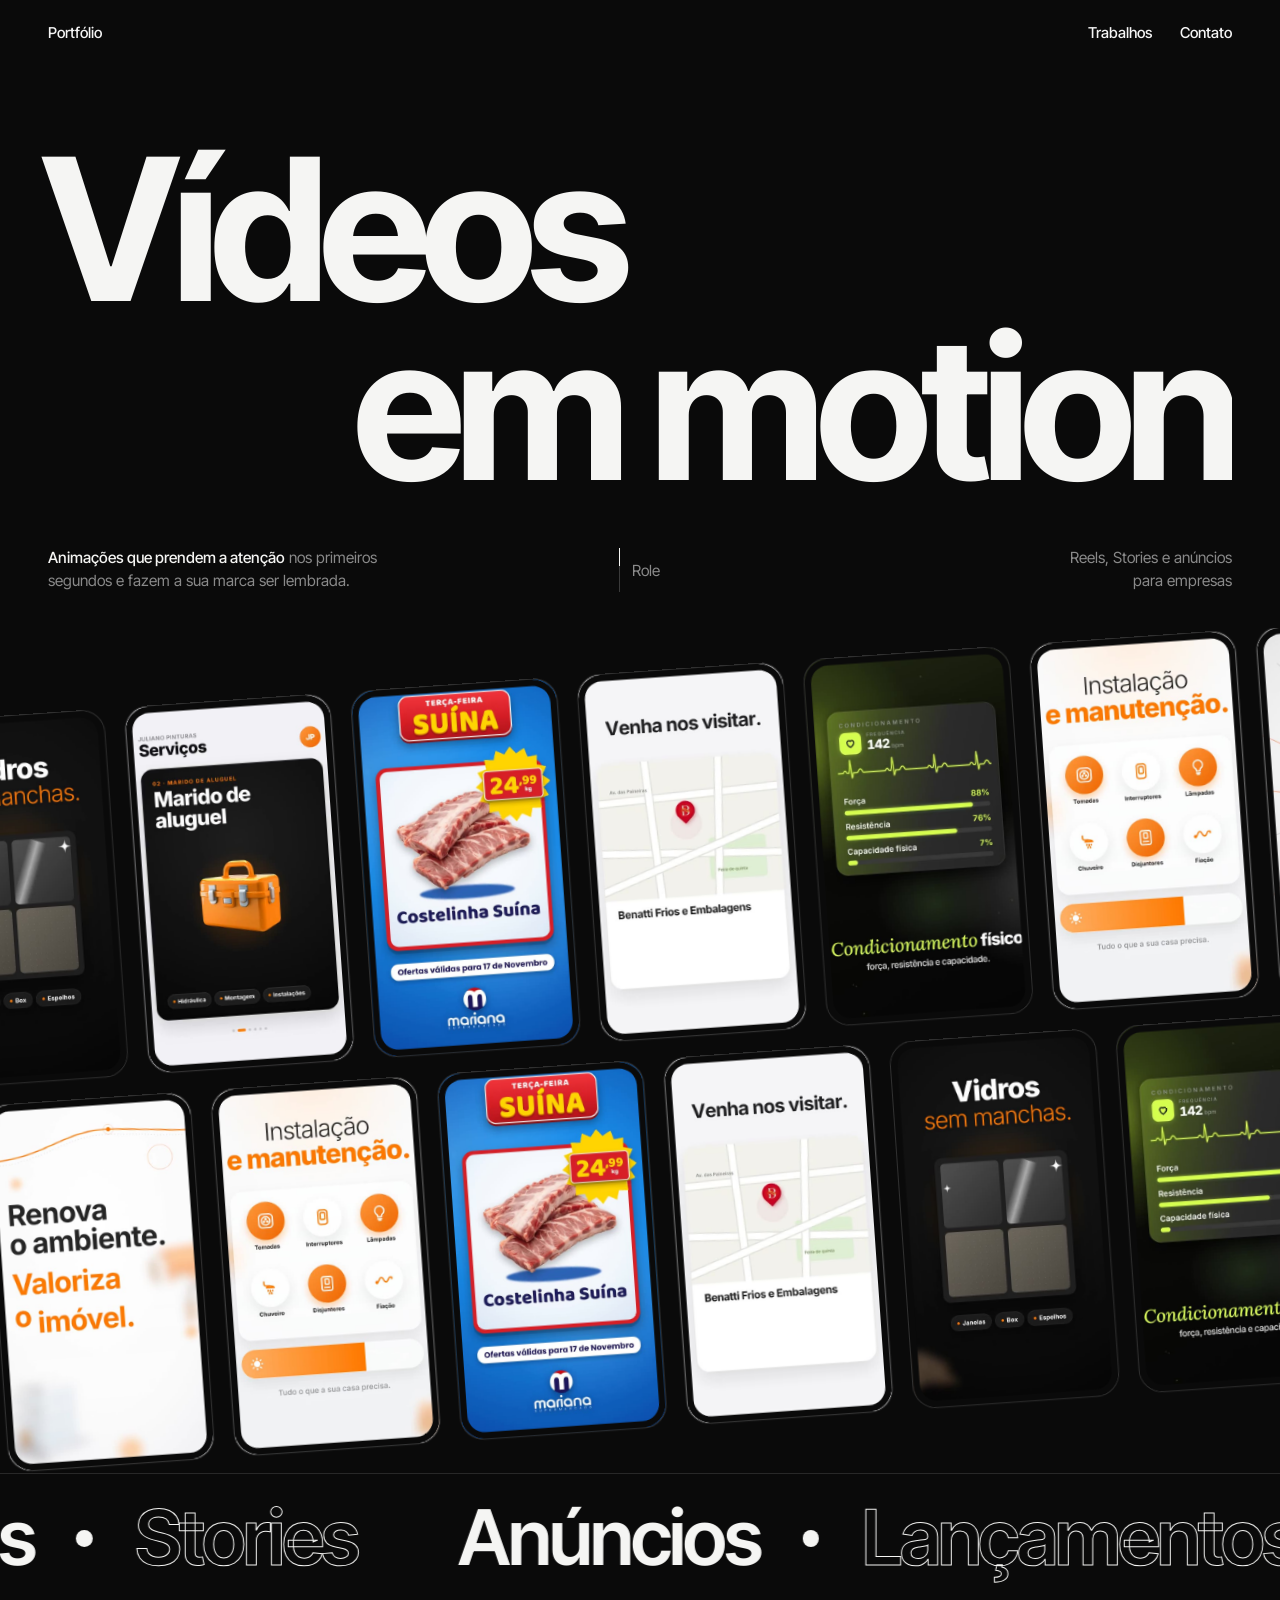
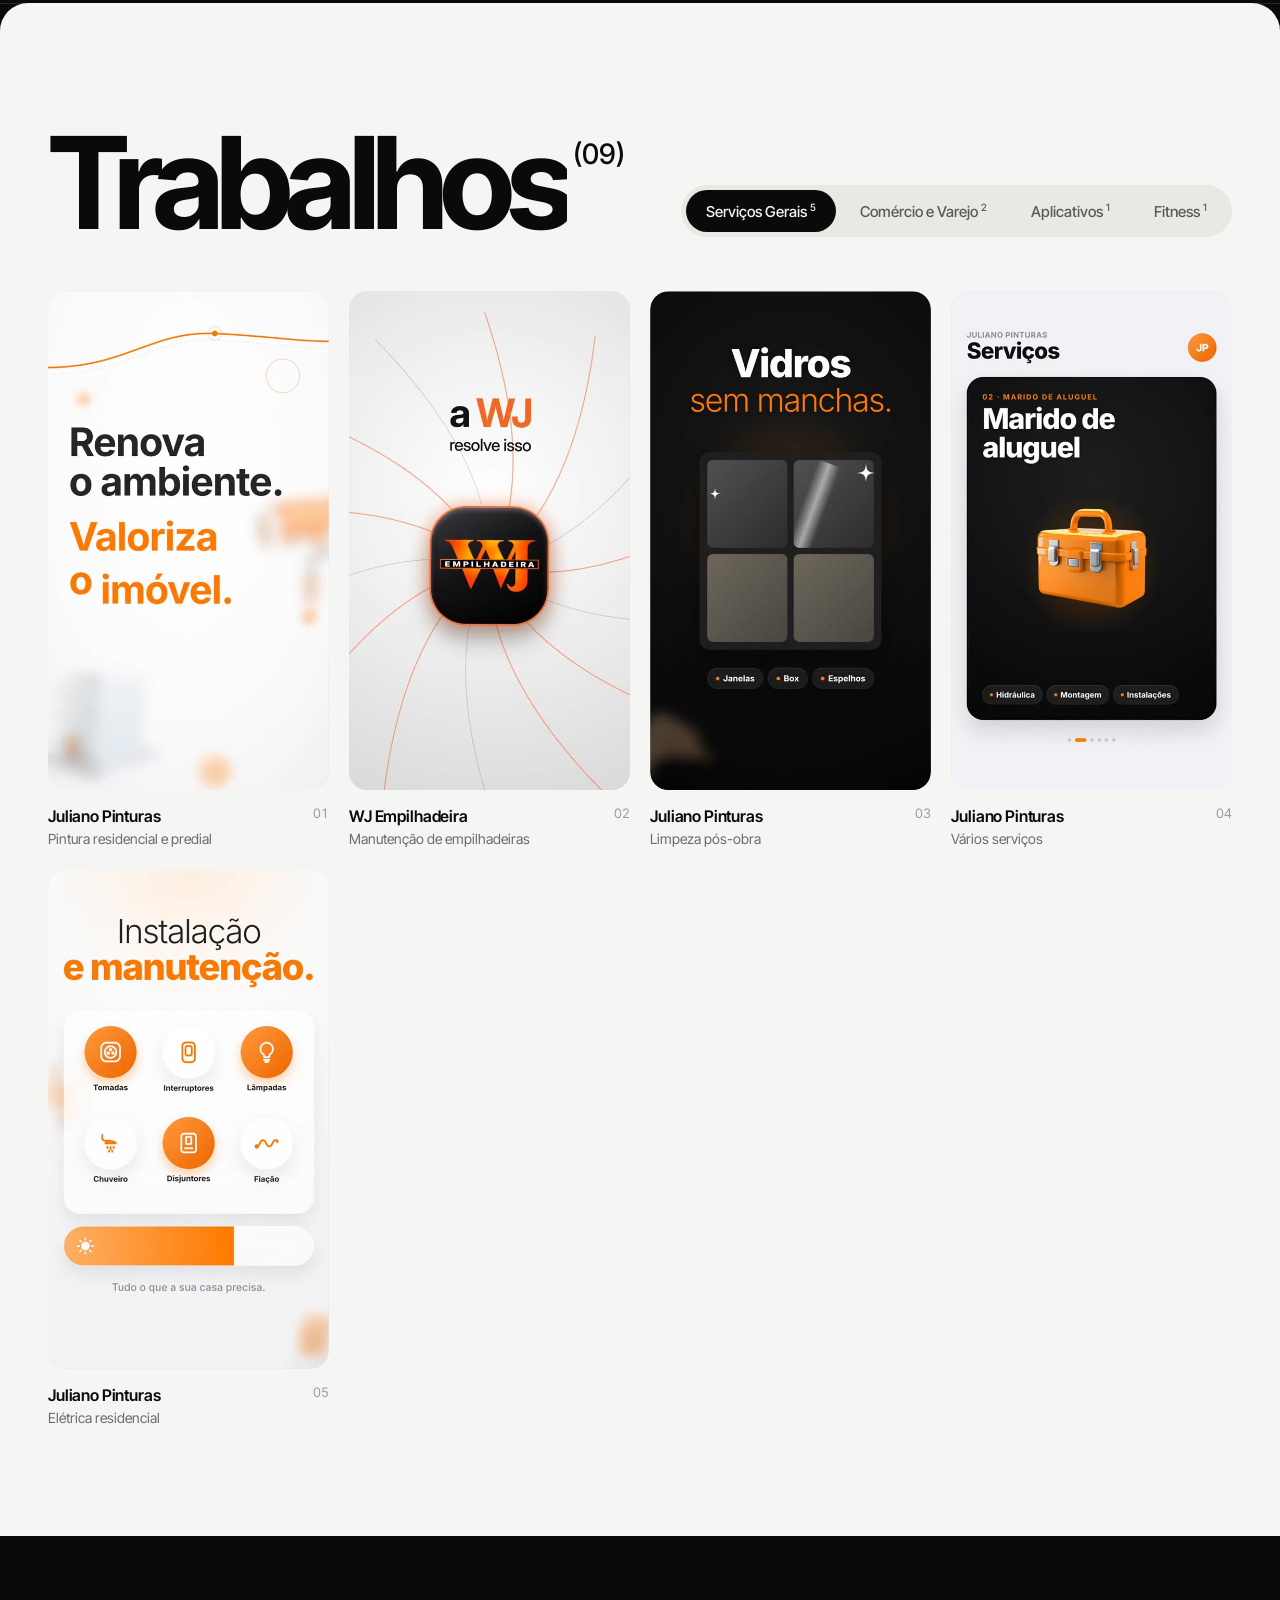
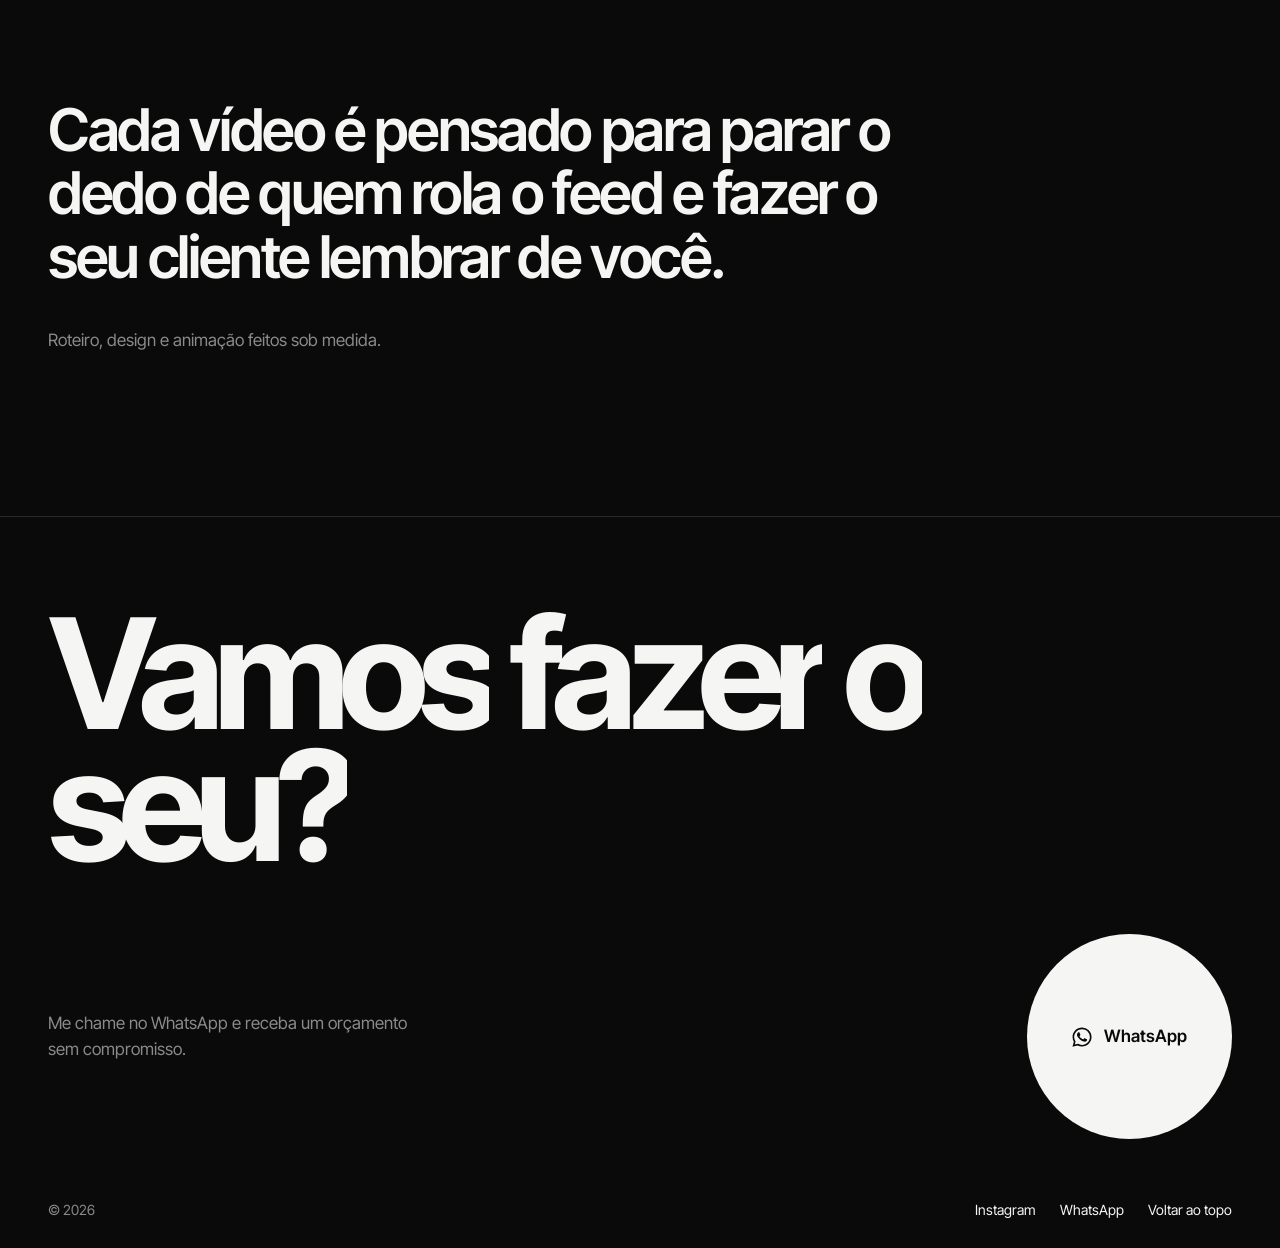
==== commit acec4340: "Remove tela de abertura, sobe o título e deixa a rolagem leve no celular Co-Authored-By: Claude Opus" ====
--- a/index.html
+++ b/index.html
@@ -14,15 +14,8 @@
 <link href="https://fonts.googleapis.com/css2?family=Inter+Tight:wght@400;500;600;700&display=swap" rel="stylesheet">
 <link rel="stylesheet" href="assets/css/style.css">
 </head>
-<body class="loading">
+<body>
 
-<div class="loader" id="loader" aria-hidden="true">
-  <span class="bar" id="bar"></span>
-  <span class="word"><span>Portfólio de vídeos em motion</span></span>
-  <span class="count" id="count">0</span>
-</div>
-
-<div class="grain" aria-hidden="true"></div>
 <div class="cursor hide" id="cursor" aria-hidden="true"><span>Assistir</span></div>
 
 <header class="top">
--- a/assets/css/style.css
+++ b/assets/css/style.css
@@ -18,7 +18,6 @@
 * { box-sizing: border-box; margin: 0; padding: 0; }
 html { -webkit-text-size-adjust: 100%; }
 body { font-family: var(--font); background: var(--black); color: var(--white); line-height: 1.5; -webkit-font-smoothing: antialiased; overflow-x: hidden; }
-body.loading { overflow: hidden; }
 a { color: inherit; text-decoration: none; }
 button { font: inherit; color: inherit; background: none; border: 0; cursor: pointer; }
 img, video { display: block; max-width: 100%; }
@@ -26,43 +25,24 @@
 
 .wrap { padding: 0 var(--pad); max-width: 1600px; margin: 0 auto; }
 
-/* granulado de filme */
-.grain {
-  position: fixed; inset: -50%; z-index: 90; pointer-events: none; opacity: .07;
-  background-image: url("data:image/svg+xml,%3Csvg xmlns='http://www.w3.org/2000/svg' width='160' height='160'%3E%3Cfilter id='n'%3E%3CfeTurbulence type='fractalNoise' baseFrequency='.9' numOctaves='3' stitchTiles='stitch'/%3E%3C/filter%3E%3Crect width='100%25' height='100%25' filter='url(%23n)'/%3E%3C/svg%3E");
-  animation: grain 1s steps(6) infinite;
-}
-@keyframes grain {
-  0% { transform: translate(0, 0); } 20% { transform: translate(-6%, 4%); } 40% { transform: translate(5%, -6%); }
-  60% { transform: translate(-3%, 7%); } 80% { transform: translate(7%, 2%); } 100% { transform: translate(0, 0); }
-}
-
-/* ---------------- ABERTURA ---------------- */
-.loader {
-  position: fixed; inset: 0; z-index: 200; background: var(--white); color: var(--black);
-  display: flex; align-items: flex-end; justify-content: space-between; padding: var(--pad);
-  transition: transform 1.1s var(--ease);
-}
-.loader.done { transform: translateY(-100%); }
-.loader .word { font-size: clamp(14px, 1.4vw, 18px); font-weight: 500; overflow: hidden; }
-.loader .word span { display: inline-block; animation: up .8s var(--ease-out) both; }
-.loader .count { font-size: clamp(80px, 18vw, 260px); font-weight: 700; line-height: .8; letter-spacing: -0.06em; font-variant-numeric: tabular-nums; }
-.loader .bar { position: absolute; left: 0; top: 0; height: 3px; background: var(--black); width: 0; }
+
 
 /* ---------------- TOPO ---------------- */
 .top {
   position: fixed; top: 0; left: 0; right: 0; z-index: 80;
   display: flex; justify-content: space-between; align-items: center;
-  padding: 22px var(--pad); mix-blend-mode: difference; color: #fff;
+  padding: 22px var(--pad); color: #fff;
   font-size: 15px; font-weight: 500;
 }
 .top .links { display: flex; gap: 28px; }
+@media (hover: hover) and (pointer: fine) { .top { mix-blend-mode: difference; } }
+@media (hover: none), (max-width: 720px) { .top { position: absolute; } }
 .ulink { position: relative; display: inline-block; overflow: hidden; }
 .ulink::after { content: ""; position: absolute; left: 0; bottom: -1px; width: 100%; height: 1px; background: currentColor; transform: scaleX(0); transform-origin: right; transition: transform .6s var(--ease); }
 .ulink:hover::after { transform: scaleX(1); transform-origin: left; }
 
 /* ---------------- HERO ---------------- */
-.hero { min-height: 100svh; display: flex; flex-direction: column; justify-content: flex-end; padding-bottom: clamp(32px, 6vh, 64px); position: relative; }
+.hero { padding-top: clamp(110px, 16vh, 170px); padding-bottom: clamp(24px, 4vh, 48px); position: relative; }
 .hero h1 {
   font-size: clamp(64px, 15.5vw, 260px); font-weight: 700; letter-spacing: -0.05em; line-height: .86;
   margin-left: -0.04em;
@@ -88,7 +68,7 @@
 /* ---------------- FAIXA DE VÍDEOS ---------------- */
 .reel { padding: clamp(40px, 8vh, 90px) 0; overflow: hidden; }
 .reel-rows { transform: rotate(-4deg) scale(1.08); display: grid; gap: 18px; }
-.row { display: flex; gap: 18px; width: max-content; will-change: transform; }
+.row { display: flex; gap: 18px; width: max-content; will-change: transform; transform: translate3d(0,0,0); backface-visibility: hidden; }
 .phone {
   flex: none; width: clamp(150px, 15vw, 230px); aspect-ratio: 9/16; border-radius: 22px; overflow: hidden;
   background: var(--black-2); border: 1px solid var(--line-d); position: relative;
@@ -205,6 +185,7 @@
   .hero-foot .end { justify-self: start; text-align: left; }
   .hero h1 .line:nth-child(2) { text-align: left; }
   .hero h1 { font-size: 20vw; }
+  .hero { padding-top: 96px; }
   .grid { grid-template-columns: repeat(2, 1fr); }
   .card .meta { flex-direction: column; gap: 2px; padding-top: 10px; }
   .card .meta strong { font-size: 14px; }
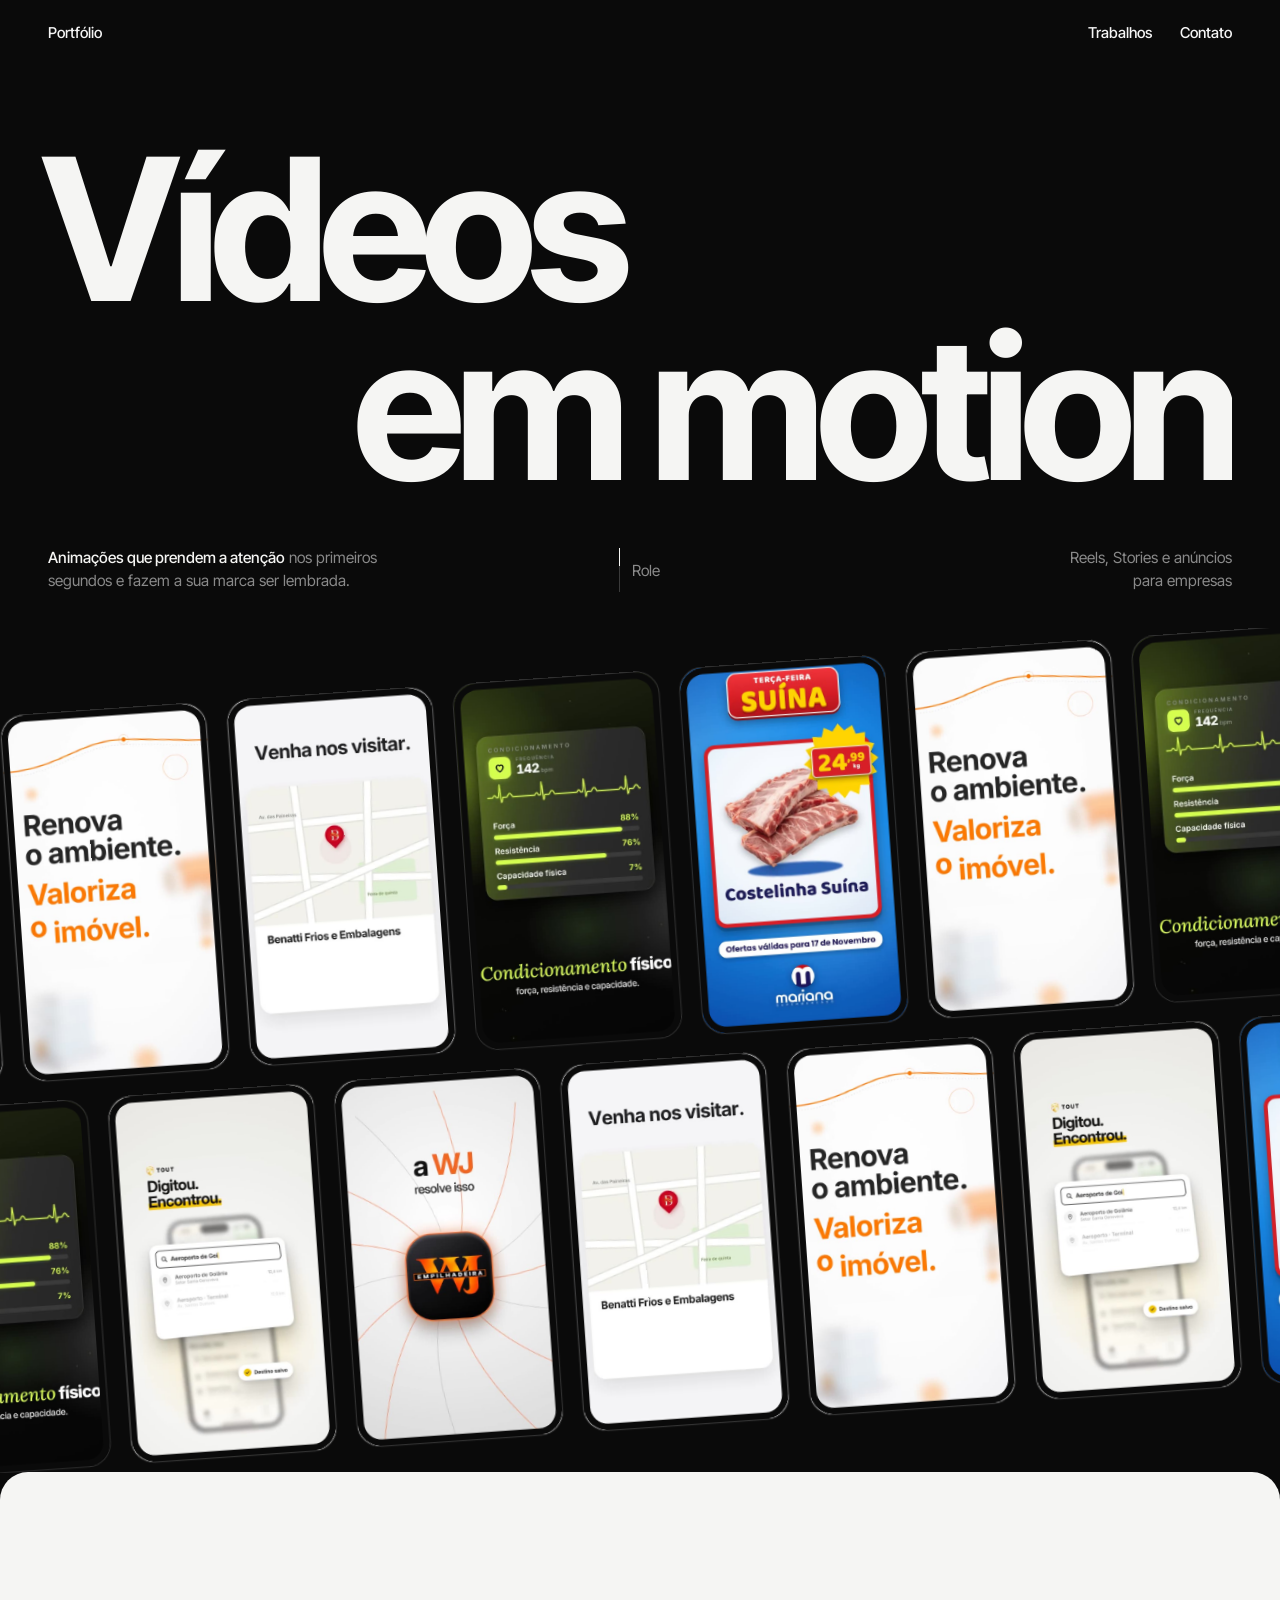
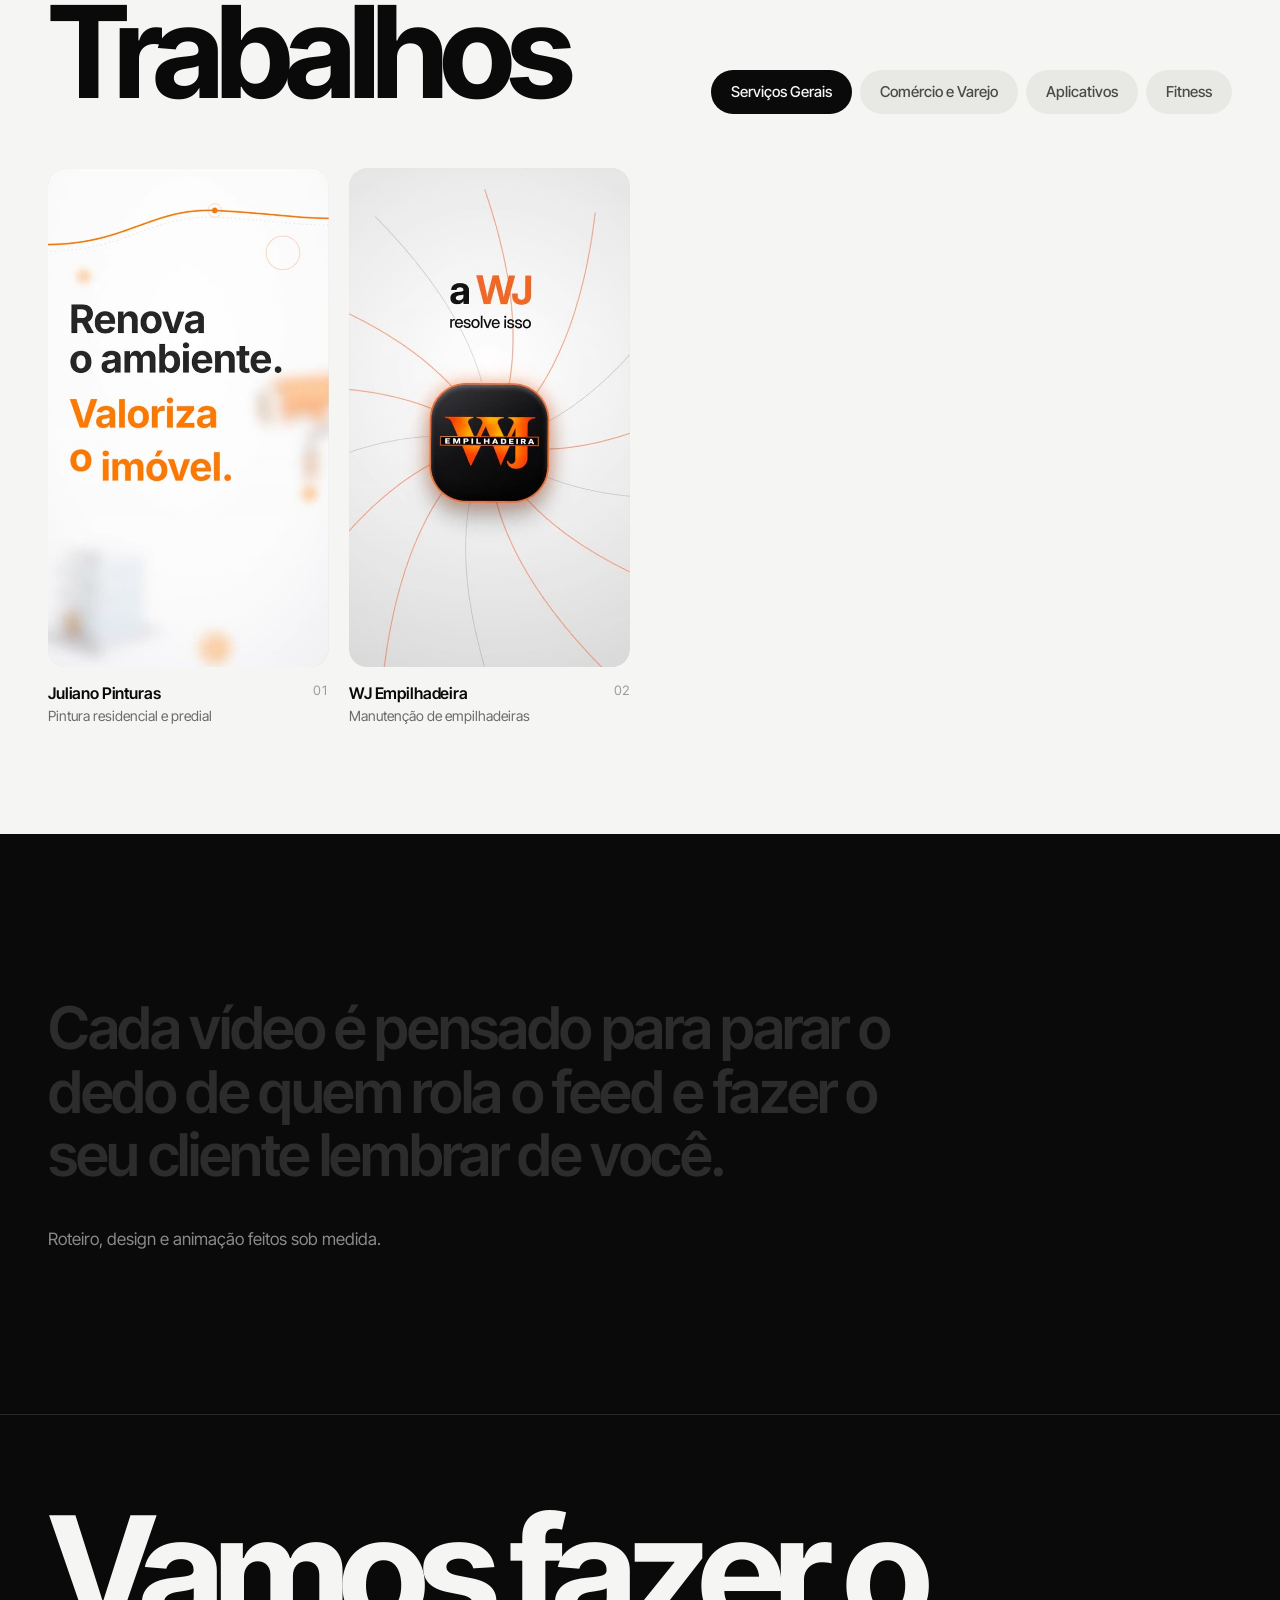
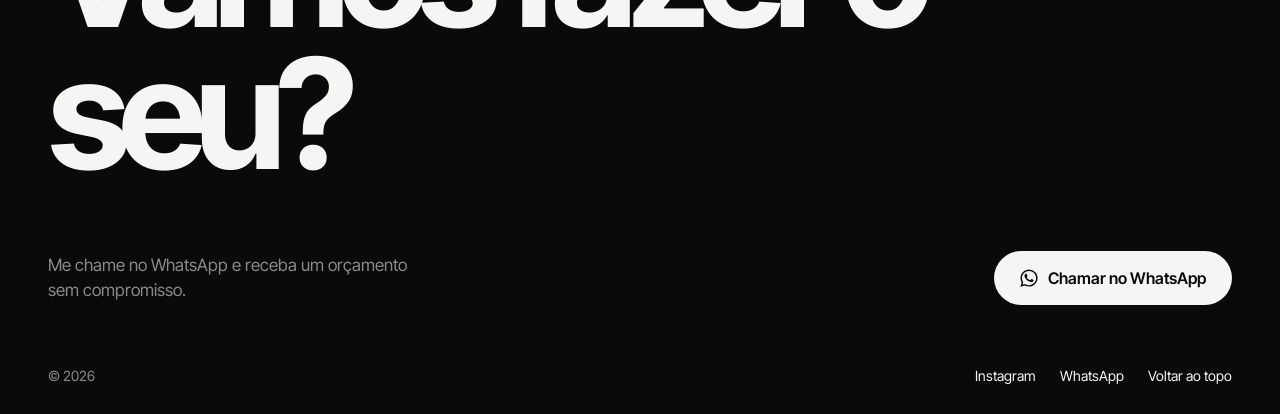
==== commit f1932e68: "Abas sempre visíveis, botão de WhatsApp simples, remove faixa de palavras e vídeos extras Co-Authore" ====
--- a/index.html
+++ b/index.html
@@ -43,14 +43,10 @@
     </div>
   </section>
 
-  <div class="words" aria-hidden="true">
-    <div class="row" id="words"><span>Reels</span><span>Stories</span><span>Anúncios</span><span>Lançamentos</span><span>Aplicativos</span><span>Ofertas</span></div>
-  </div>
-
   <section class="works" id="trabalhos">
     <div class="wrap">
       <div class="works-head">
-        <h2 class="split">Trabalhos<sup id="total"></sup></h2>
+        <h2 class="split">Trabalhos</h2>
         <div class="tabs" id="tabs" role="tablist"></div>
       </div>
       <div class="grid" id="grid"></div>
@@ -67,7 +63,7 @@
     <h2 class="big split">Vamos fazer o seu?</h2>
     <div class="contact-row">
       <p>Me chame no WhatsApp e receba um orçamento sem compromisso.</p>
-      <span class="magnet"><a class="cta" data-wa="Olá! Vi seu portfólio e quero um orçamento de vídeo em motion."><svg viewBox="0 0 24 24" fill="currentColor"><path d="M17.47 14.38c-.3-.15-1.76-.87-2.03-.97-.27-.1-.47-.15-.67.15-.2.3-.77.97-.94 1.17-.17.2-.35.22-.64.07-.3-.15-1.26-.46-2.4-1.48-.89-.79-1.49-1.77-1.66-2.07-.17-.3-.02-.46.13-.6.13-.14.3-.35.45-.52.15-.17.2-.3.3-.5.1-.2.05-.37-.02-.52-.08-.15-.67-1.61-.92-2.2-.24-.58-.49-.5-.67-.51h-.57c-.2 0-.52.07-.79.37-.27.3-1.04 1.02-1.04 2.48s1.07 2.88 1.21 3.08c.15.2 2.1 3.2 5.08 4.49.71.31 1.26.49 1.69.63.71.23 1.36.2 1.87.12.57-.09 1.76-.72 2.01-1.41.25-.7.25-1.29.17-1.41-.07-.13-.27-.2-.57-.35M12.05 21.5h-.01a9.4 9.4 0 0 1-4.8-1.31l-.34-.2-3.56.93.95-3.47-.22-.36A9.4 9.4 0 0 1 2.6 12.06c0-5.2 4.24-9.44 9.46-9.44 2.52 0 4.9.99 6.68 2.77a9.38 9.38 0 0 1 2.76 6.68c0 5.21-4.24 9.44-9.45 9.44M20.1 4a11.32 11.32 0 0 0-8.05-3.34C5.78.66.67 5.77.67 12.06c0 2.01.52 3.97 1.52 5.7L.57 23.66l6.04-1.58a11.4 11.4 0 0 0 5.44 1.39h.01c6.27 0 11.38-5.11 11.38-11.4 0-3.04-1.18-5.9-3.34-8.06"/></svg><span>WhatsApp</span></a></span>
+      <a class="pill-btn" data-wa="Olá! Vi seu portfólio e quero um orçamento de vídeo em motion."><svg viewBox="0 0 24 24" fill="currentColor"><path d="M17.47 14.38c-.3-.15-1.76-.87-2.03-.97-.27-.1-.47-.15-.67.15-.2.3-.77.97-.94 1.17-.17.2-.35.22-.64.07-.3-.15-1.26-.46-2.4-1.48-.89-.79-1.49-1.77-1.66-2.07-.17-.3-.02-.46.13-.6.13-.14.3-.35.45-.52.15-.17.2-.3.3-.5.1-.2.05-.37-.02-.52-.08-.15-.67-1.61-.92-2.2-.24-.58-.49-.5-.67-.51h-.57c-.2 0-.52.07-.79.37-.27.3-1.04 1.02-1.04 2.48s1.07 2.88 1.21 3.08c.15.2 2.1 3.2 5.08 4.49.71.31 1.26.49 1.69.63.71.23 1.36.2 1.87.12.57-.09 1.76-.72 2.01-1.41.25-.7.25-1.29.17-1.41-.07-.13-.27-.2-.57-.35M12.05 21.5h-.01a9.4 9.4 0 0 1-4.8-1.31l-.34-.2-3.56.93.95-3.47-.22-.36A9.4 9.4 0 0 1 2.6 12.06c0-5.2 4.24-9.44 9.46-9.44 2.52 0 4.9.99 6.68 2.77a9.38 9.38 0 0 1 2.76 6.68c0 5.21-4.24 9.44-9.45 9.44M20.1 4a11.32 11.32 0 0 0-8.05-3.34C5.78.66.67 5.77.67 12.06c0 2.01.52 3.97 1.52 5.7L.57 23.66l6.04-1.58a11.4 11.4 0 0 0 5.44 1.39h.01c6.27 0 11.38-5.11 11.38-11.4 0-3.04-1.18-5.9-3.34-8.06"/></svg> Chamar no WhatsApp</a>
     </div>
     <footer>
       <span>© <span id="year"></span></span>
--- a/assets/css/style.css
+++ b/assets/css/style.css
@@ -76,28 +76,22 @@
 .phone video, .phone img { width: 100%; height: 100%; object-fit: cover; }
 .phone::after { content: ""; position: absolute; inset: 0; border-radius: inherit; box-shadow: inset 0 0 0 6px var(--black); pointer-events: none; }
 
-/* ---------------- FAIXA DE PALAVRAS ---------------- */
-.words { border-block: 1px solid var(--line-d); padding: 26px 0; overflow: hidden; }
-.words .row { gap: 0; }
-.words span { font-size: clamp(36px, 6vw, 92px); font-weight: 600; letter-spacing: -0.04em; line-height: 1; display: inline-flex; align-items: center; white-space: nowrap; }
-.words span::after { content: ""; width: .22em; height: .22em; border-radius: 50%; background: currentColor; margin: 0 .55em; }
-.words span:nth-child(even) { color: transparent; -webkit-text-stroke: 1px var(--white); }
-
 /* ---------------- TRABALHOS (fundo branco) ---------------- */
 .works { background: var(--white); color: var(--black); padding: clamp(80px, 14vh, 160px) 0 clamp(80px, 12vh, 140px); position: relative; z-index: 1; border-radius: 28px 28px 0 0; margin-top: -1px; }
 .works-head { display: flex; justify-content: space-between; align-items: flex-end; gap: 24px; flex-wrap: wrap; margin-bottom: clamp(36px, 6vh, 64px); }
 .works-head h2 { font-size: clamp(52px, 10vw, 160px); font-weight: 700; letter-spacing: -0.06em; line-height: .85; }
 .works-head h2 sup { font-size: .22em; letter-spacing: 0; font-weight: 500; vertical-align: top; position: relative; top: .5em; margin-left: .2em; }
-.split .w { display: inline-block; overflow: hidden; vertical-align: top; }
+.split .w { display: inline-block; overflow: hidden; vertical-align: top; padding-right: .08em; margin-right: -.08em; padding-bottom: .06em; }
 .split .w > span { display: inline-block; transform: translateY(105%); transition: transform 1.1s var(--ease-out); transition-delay: calc(var(--i) * 60ms); }
 .split.in .w > span { transform: none; }
 
-.tabs { position: relative; display: inline-flex; gap: 4px; padding: 5px; border-radius: 999px; background: #e8e8e5; max-width: 100%; overflow-x: auto; scrollbar-width: none; }
-.tabs::-webkit-scrollbar { display: none; }
-.tab { position: relative; z-index: 1; flex: none; height: 42px; padding: 0 20px; border-radius: 999px; font-size: 15px; font-weight: 500; color: #5a5a5a; transition: color .5s var(--ease); }
-.tab.active { color: var(--white); }
-.tab sup { font-size: 10px; margin-left: 3px; }
-.tab-pill { position: absolute; z-index: 0; top: 5px; left: 0; height: 42px; border-radius: 999px; background: var(--black); transition: transform .7s var(--ease), width .7s var(--ease); }
+.tabs { display: flex; flex-wrap: wrap; gap: 8px; }
+.tab {
+  flex: none; height: 44px; padding: 0 20px; border-radius: 999px; font-size: 15px; font-weight: 500;
+  color: #4a4a4a; background: #e8e8e5; transition: background .5s var(--ease), color .5s var(--ease);
+}
+.tab:hover { background: #dcdcd8; }
+.tab.active { background: var(--black); color: var(--white); }
 
 .grid { display: grid; grid-template-columns: repeat(4, 1fr); gap: clamp(14px, 1.6vw, 24px); }
 .card { cursor: none; text-align: left; display: block; width: 100%; }
@@ -132,16 +126,6 @@
 .contact .big { font-size: clamp(56px, 12vw, 200px); font-weight: 700; letter-spacing: -0.065em; line-height: .86; }
 .contact-row { display: flex; justify-content: space-between; align-items: center; gap: 40px; flex-wrap: wrap; margin-top: clamp(40px, 7vh, 80px); }
 .contact-row p { color: var(--gray); max-width: 360px; font-size: 17px; }
-.magnet { display: inline-block; }
-.cta {
-  position: relative; overflow: hidden; display: inline-flex; align-items: center; justify-content: center; gap: 12px;
-  width: clamp(160px, 16vw, 220px); aspect-ratio: 1; border-radius: 50%;
-  background: var(--white); color: var(--black); font-weight: 600; font-size: 17px;
-}
-.cta::before { content: ""; position: absolute; inset: 0; background: #d9d9d6; border-radius: 50%; transform: translateY(101%); transition: transform .6s var(--ease); }
-.cta:hover::before { transform: translateY(0); }
-.cta > * { position: relative; }
-.cta svg { width: 20px; height: 20px; }
 
 footer { display: flex; justify-content: space-between; gap: 20px; flex-wrap: wrap; padding: 60px 0 28px; font-size: 14px; color: var(--gray); }
 footer .links { display: flex; gap: 24px; }
@@ -169,7 +153,10 @@
 .modal-player video { width: 100%; height: 100%; object-fit: cover; }
 .modal-side strong { display: block; font-size: clamp(28px, 3vw, 42px); font-weight: 700; letter-spacing: -0.04em; line-height: 1; }
 .modal-side span { display: block; color: var(--gray); margin: 10px 0 28px; }
-.pill-btn { display: inline-flex; align-items: center; gap: 10px; height: 52px; padding: 0 24px; border-radius: 999px; background: var(--white); color: var(--black); font-weight: 600; }
+.pill-btn { position: relative; overflow: hidden; display: inline-flex; align-items: center; gap: 10px; height: 54px; padding: 0 26px; border-radius: 999px; background: var(--white); color: var(--black); font-weight: 600; font-size: 16px; }
+.pill-btn::before { content: ""; position: absolute; inset: 0; background: #d9d9d6; transform: translateY(101%); transition: transform .6s var(--ease); }
+.pill-btn:hover::before { transform: translateY(0); }
+.pill-btn > * { position: relative; }
 .pill-btn svg { width: 18px; height: 18px; }
 .modal-close { position: absolute; top: 20px; right: var(--pad); font-size: 15px; font-weight: 500; display: inline-flex; align-items: center; gap: 10px; }
 .modal-close i { width: 34px; height: 34px; border-radius: 50%; border: 1px solid var(--line-d); display: grid; place-items: center; transition: transform .5s var(--ease); }
@@ -191,8 +178,7 @@
   .card .meta strong { font-size: 14px; }
   .card .meta span { font-size: 12.5px; }
   .card .meta .n { order: -1; font-size: 11px; }
-  .tab { height: 38px; padding: 0 15px; font-size: 14px; }
-  .tab-pill { height: 38px; }
+  .tab { height: 40px; padding: 0 16px; font-size: 14px; }
   .works { border-radius: 20px 20px 0 0; }
   .modal { padding: 64px 12px 12px; }
   .modal-box { grid-template-columns: 1fr; gap: 16px; justify-items: center; text-align: center; }
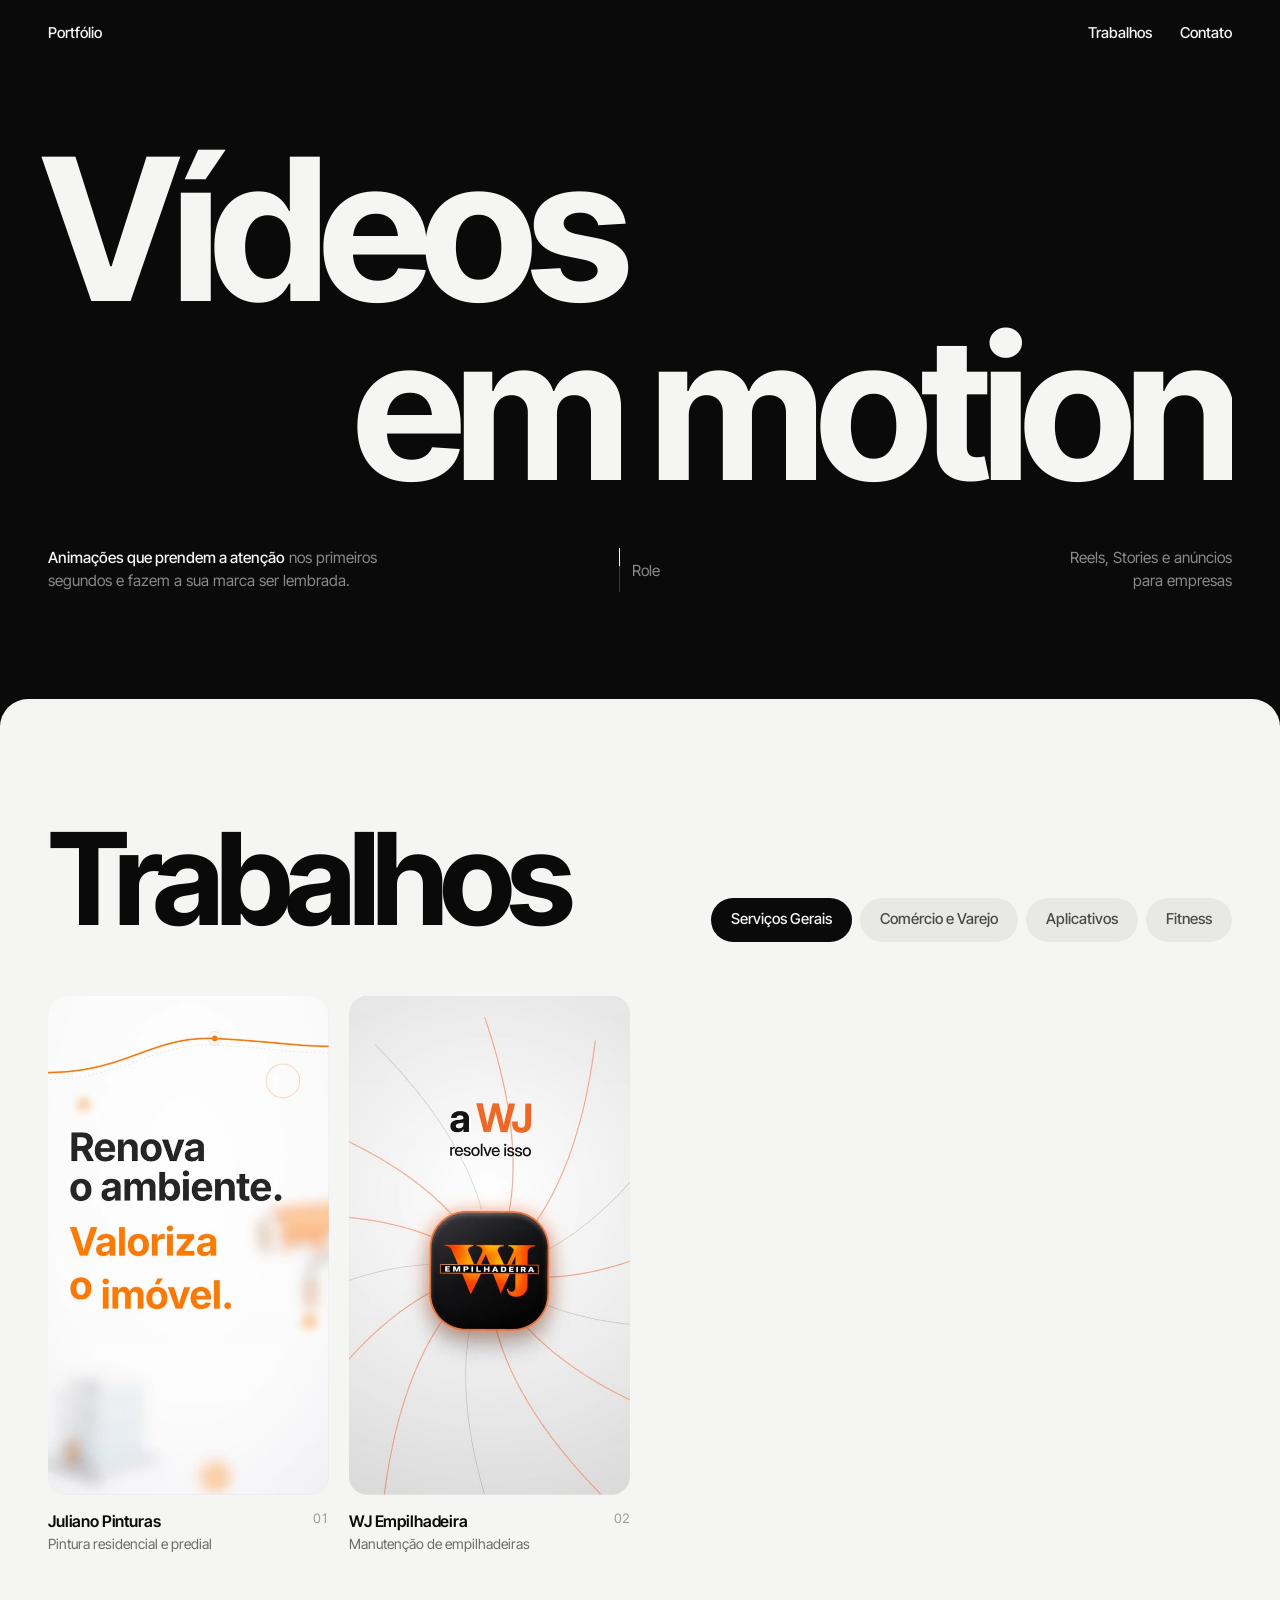
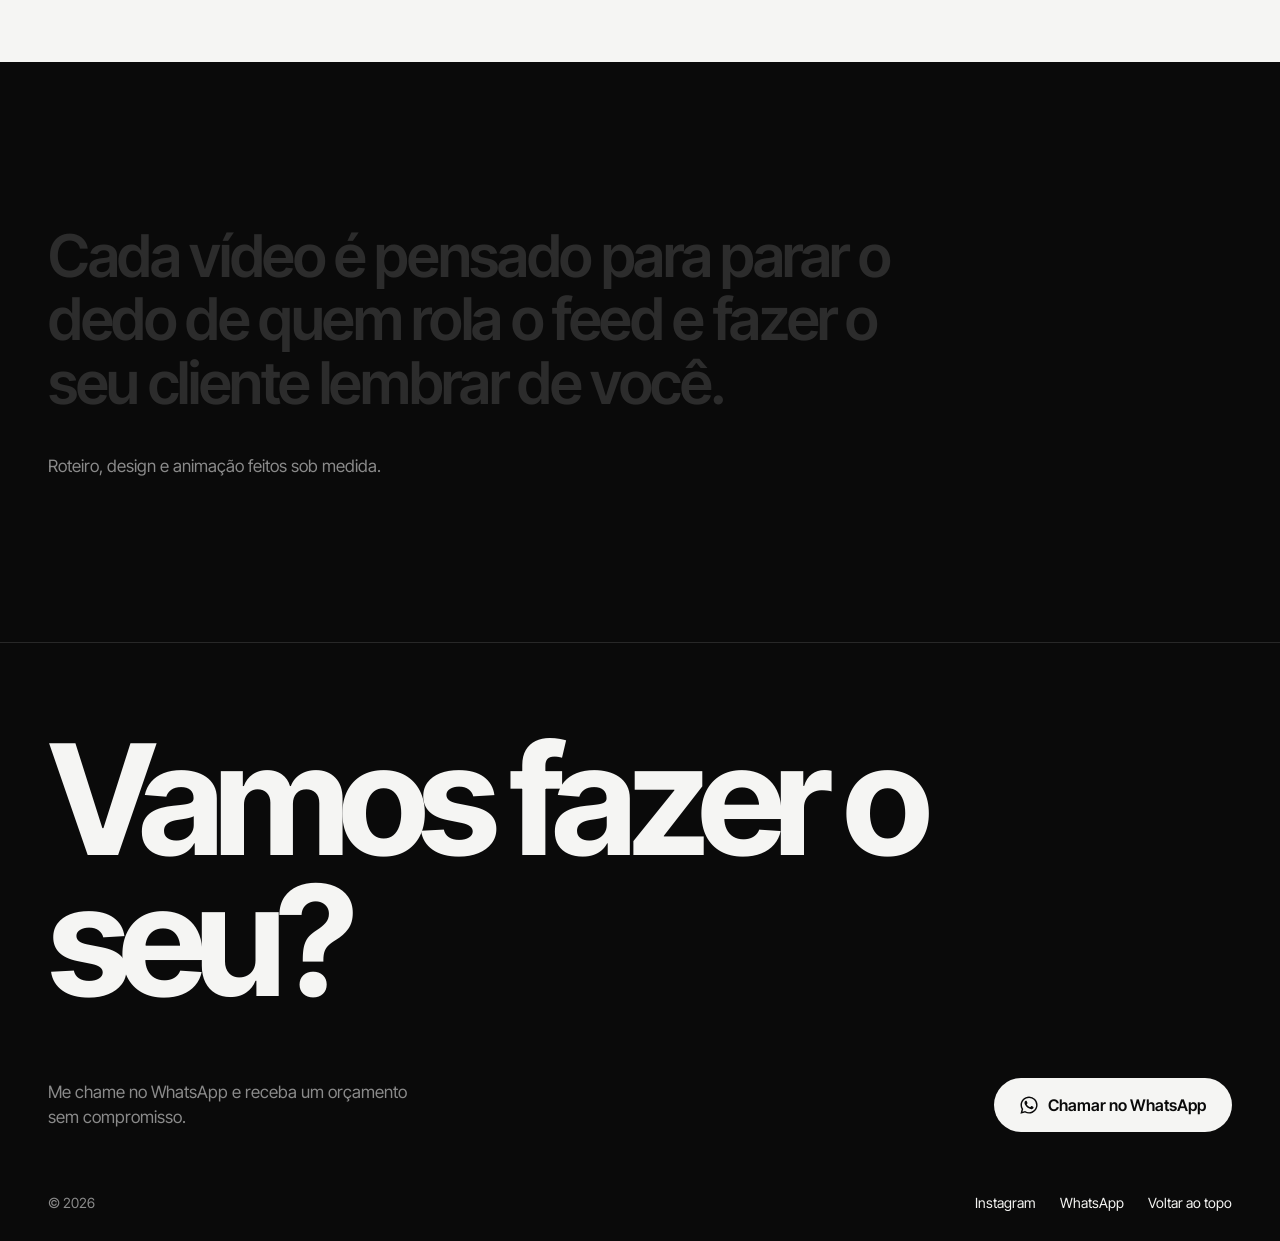
==== commit b5bead3e: "Remove faixa de vídeos do topo Co-Authored-By: Claude Opus 5.5 <noreply@anthropic.com> Claude-Sessio" ====
--- a/index.html
+++ b/index.html
@@ -33,13 +33,6 @@
       <p class="fade" style="--d:1s"><b>Animações que prendem a atenção</b> nos primeiros segundos e fazem a sua marca ser lembrada.</p>
       <span class="mid fade scroll-hint" style="--d:1.15s"><span class="track"></span>Role</span>
       <p class="end fade" style="--d:1.3s">Reels, Stories e anúncios<br>para empresas</p>
-    </div>
-  </section>
-
-  <section class="reel" aria-hidden="true">
-    <div class="reel-rows">
-      <div class="row" id="rowA"></div>
-      <div class="row" id="rowB"></div>
     </div>
   </section>
 
--- a/assets/css/style.css
+++ b/assets/css/style.css
@@ -42,7 +42,7 @@
 .ulink:hover::after { transform: scaleX(1); transform-origin: left; }
 
 /* ---------------- HERO ---------------- */
-.hero { padding-top: clamp(110px, 16vh, 170px); padding-bottom: clamp(24px, 4vh, 48px); position: relative; }
+.hero { padding-top: clamp(110px, 16vh, 170px); padding-bottom: clamp(64px, 12vh, 120px); position: relative; }
 .hero h1 {
   font-size: clamp(64px, 15.5vw, 260px); font-weight: 700; letter-spacing: -0.05em; line-height: .86;
   margin-left: -0.04em;
@@ -64,17 +64,6 @@
 @keyframes drop { from { transform: translateY(-100%); } to { transform: translateY(260%); } }
 @keyframes up { from { transform: translateY(110%); } to { transform: translateY(0); } }
 @keyframes fadeUp { from { opacity: 0; transform: translateY(20px); } to { opacity: 1; transform: none; } }
-
-/* ---------------- FAIXA DE VÍDEOS ---------------- */
-.reel { padding: clamp(40px, 8vh, 90px) 0; overflow: hidden; }
-.reel-rows { transform: rotate(-4deg) scale(1.08); display: grid; gap: 18px; }
-.row { display: flex; gap: 18px; width: max-content; will-change: transform; transform: translate3d(0,0,0); backface-visibility: hidden; }
-.phone {
-  flex: none; width: clamp(150px, 15vw, 230px); aspect-ratio: 9/16; border-radius: 22px; overflow: hidden;
-  background: var(--black-2); border: 1px solid var(--line-d); position: relative;
-}
-.phone video, .phone img { width: 100%; height: 100%; object-fit: cover; }
-.phone::after { content: ""; position: absolute; inset: 0; border-radius: inherit; box-shadow: inset 0 0 0 6px var(--black); pointer-events: none; }
 
 /* ---------------- TRABALHOS (fundo branco) ---------------- */
 .works { background: var(--white); color: var(--black); padding: clamp(80px, 14vh, 160px) 0 clamp(80px, 12vh, 140px); position: relative; z-index: 1; border-radius: 28px 28px 0 0; margin-top: -1px; }
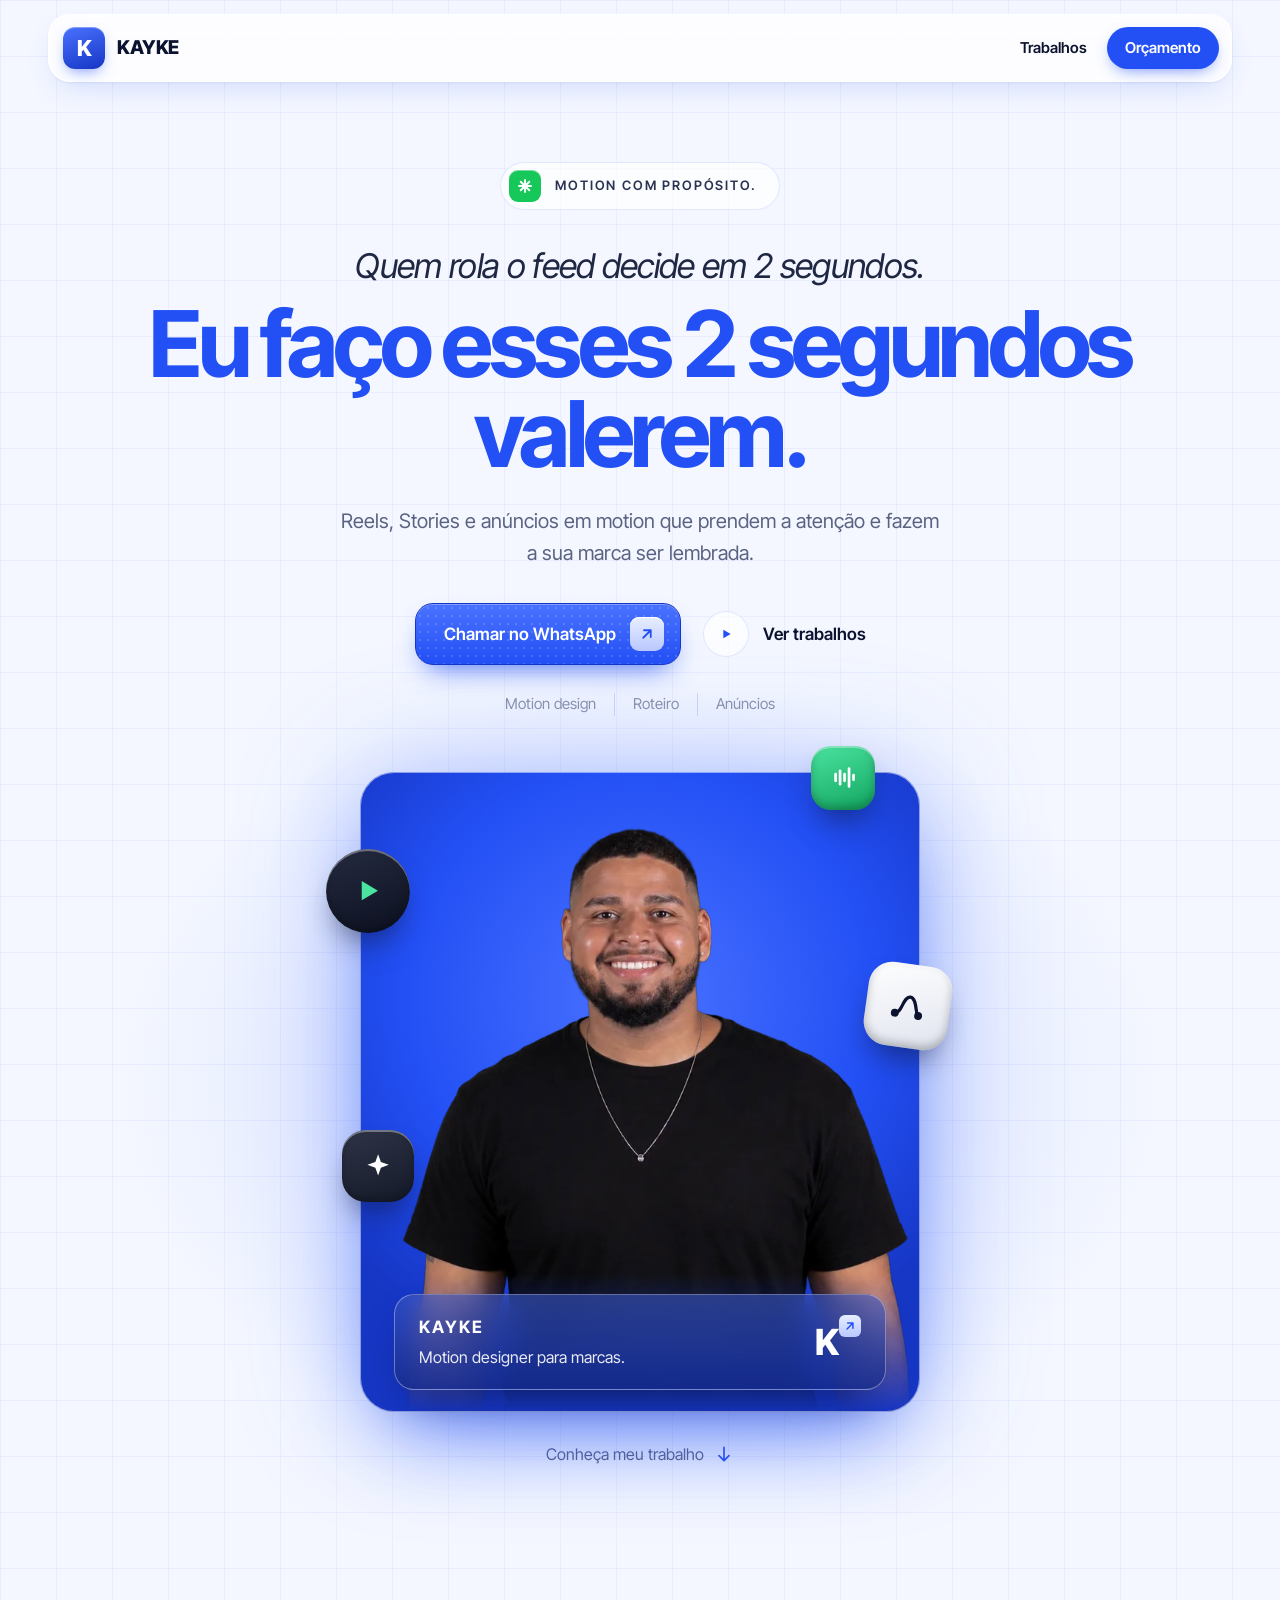
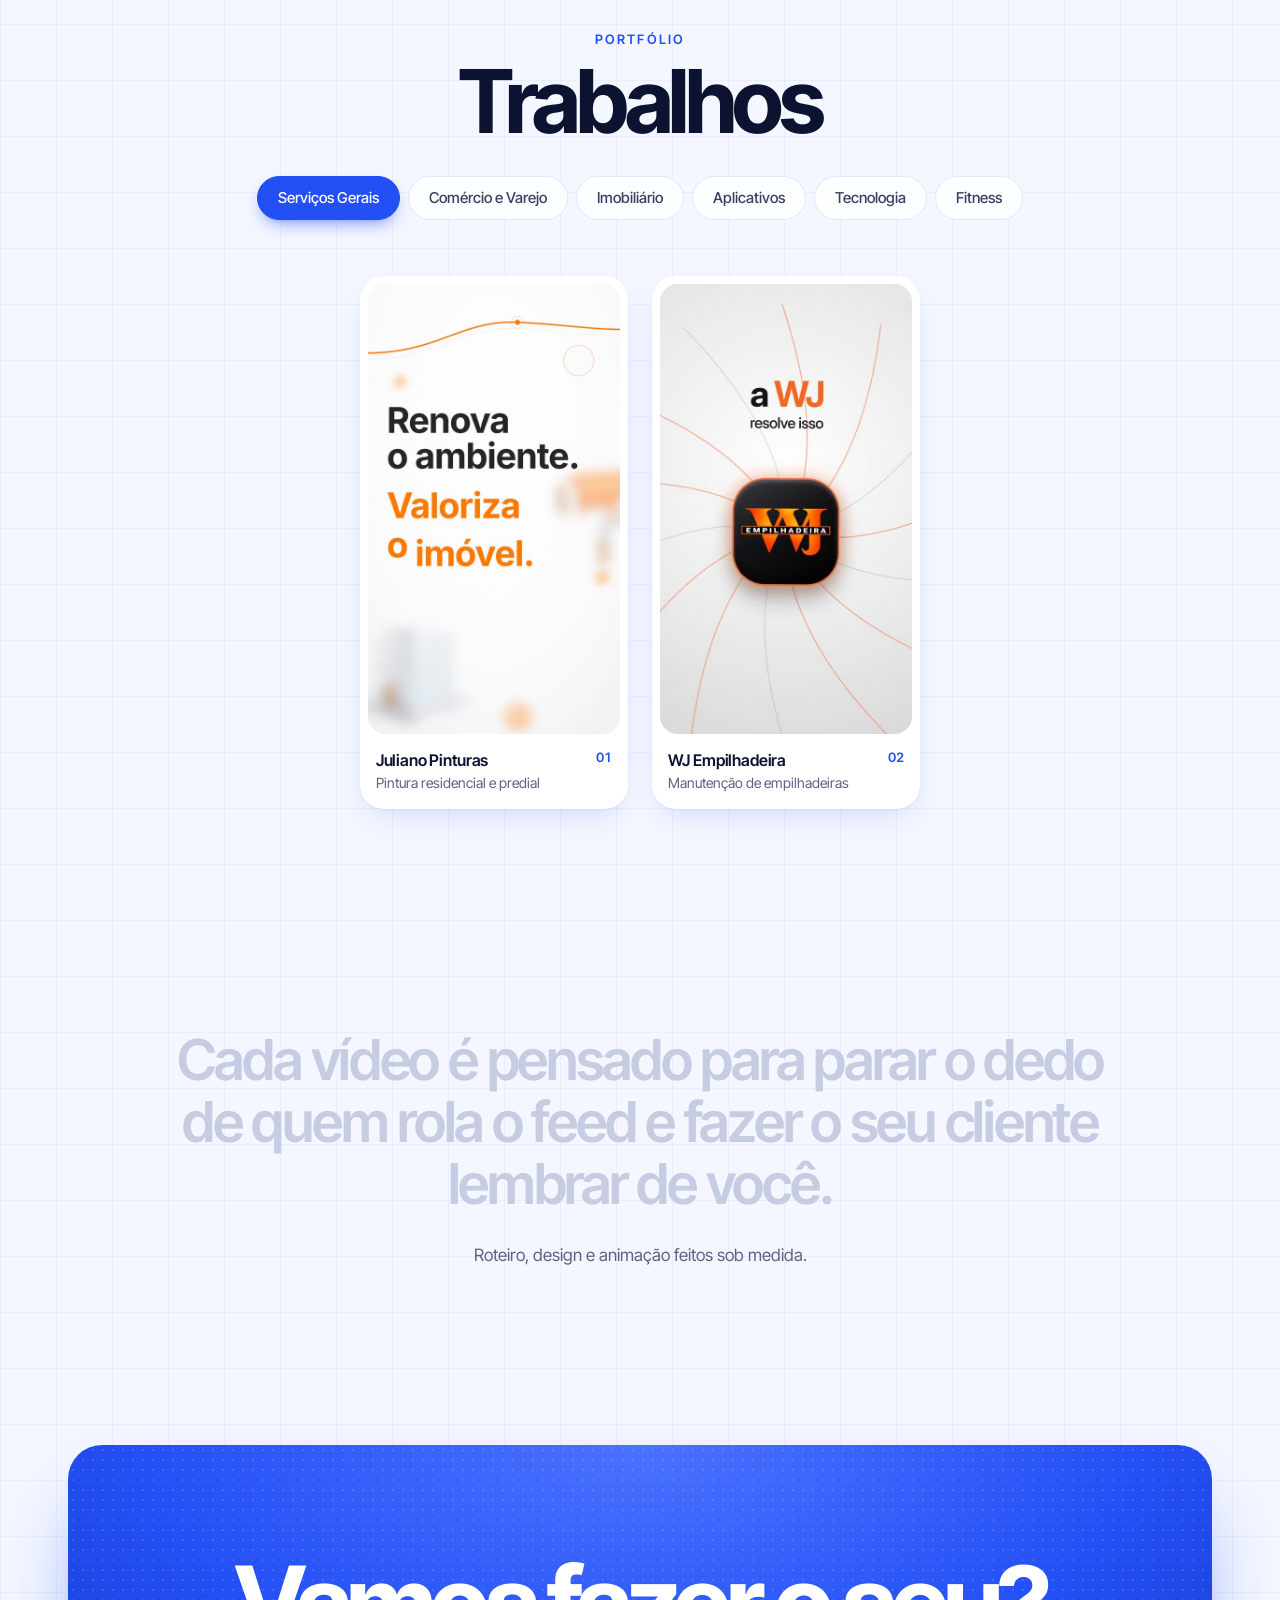
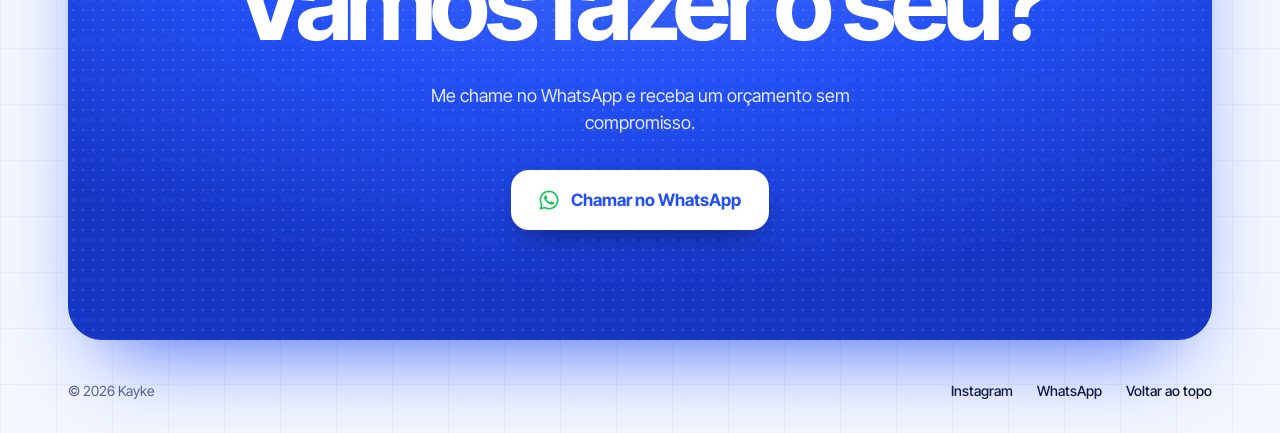
==== commit 71b14b59: "Novo visual: fundo claro com azul, foto, cartão de apresentação e botões novos Co-Authored-By: Claud" ====
--- a/index.html
+++ b/index.html
@@ -3,15 +3,16 @@
 <head>
 <meta charset="utf-8">
 <meta name="viewport" content="width=device-width, initial-scale=1">
-<title>Portfólio de vídeos em motion</title>
-<meta name="description" content="Portfólio de vídeos em motion para Reels, Stories e anúncios de empresas.">
-<meta name="theme-color" content="#0a0a0a">
-<meta property="og:title" content="Portfólio de vídeos em motion">
+<title>Kayke | Vídeos em motion</title>
+<meta name="description" content="Reels, Stories e anúncios em motion para empresas que querem ser lembradas.">
+<meta name="theme-color" content="#f4f7ff">
+<meta property="og:title" content="Kayke | Vídeos em motion">
+<meta property="og:description" content="Reels, Stories e anúncios em motion para empresas que querem ser lembradas.">
 <meta property="og:image" content="assets/videos/app-tout.jpg">
-<link rel="icon" href="data:image/svg+xml,%3Csvg xmlns='http://www.w3.org/2000/svg' viewBox='0 0 64 64'%3E%3Crect width='64' height='64' rx='32' fill='%23f5f5f3'/%3E%3Cpath d='M26 20v24l18-12z' fill='%230a0a0a'/%3E%3C/svg%3E">
+<link rel="icon" href="data:image/svg+xml,%3Csvg xmlns='http://www.w3.org/2000/svg' viewBox='0 0 64 64'%3E%3Crect width='64' height='64' rx='16' fill='%232350f5'/%3E%3Cpath d='M22 16h7v13l11-13h9L37 30l13 18h-9l-9-13-3 3v10h-7z' fill='%23fff'/%3E%3C/svg%3E">
 <link rel="preconnect" href="https://fonts.googleapis.com">
 <link rel="preconnect" href="https://fonts.gstatic.com" crossorigin>
-<link href="https://fonts.googleapis.com/css2?family=Inter+Tight:wght@400;500;600;700&display=swap" rel="stylesheet">
+<link href="https://fonts.googleapis.com/css2?family=Inter+Tight:ital,wght@0,400;0,500;0,600;0,700;0,800;1,400;1,500&display=swap" rel="stylesheet">
 <link rel="stylesheet" href="assets/css/style.css">
 </head>
 <body>
@@ -19,26 +20,46 @@
 <div class="cursor hide" id="cursor" aria-hidden="true"><span>Assistir</span></div>
 
 <header class="top">
-  <a href="#" class="ulink">Portfólio</a>
-  <nav class="links">
-    <a href="#trabalhos" class="ulink">Trabalhos</a>
-    <a href="#contato" class="ulink">Contato</a>
-  </nav>
+  <div class="top-bar">
+    <a href="#" class="brand" aria-label="Início"><span class="brand-mark">K</span><span class="brand-name">KAYKE</span></a>
+    <nav class="links">
+      <a href="#trabalhos">Trabalhos</a>
+      <a class="top-cta" data-wa="Olá! Vi seu portfólio e quero um orçamento de vídeo em motion.">Orçamento</a>
+    </nav>
+  </div>
 </header>
 
 <main>
   <section class="hero wrap">
-    <h1><span class="line">Vídeos</span><span class="line">em motion</span></h1>
-    <div class="hero-foot">
-      <p class="fade" style="--d:1s"><b>Animações que prendem a atenção</b> nos primeiros segundos e fazem a sua marca ser lembrada.</p>
-      <span class="mid fade scroll-hint" style="--d:1.15s"><span class="track"></span>Role</span>
-      <p class="end fade" style="--d:1.3s">Reels, Stories e anúncios<br>para empresas</p>
+    <span class="badge fade" style="--d:.1s"><i><svg viewBox="0 0 24 24" fill="none" stroke="currentColor" stroke-width="2.6" stroke-linecap="round"><path d="M12 4v16M4 12h16M6.3 6.3l11.4 11.4M17.7 6.3 6.3 17.7"/></svg></i>Motion com propósito.</span>
+    <p class="hero-kicker fade" style="--d:.2s">Quem rola o feed decide em 2&nbsp;segundos.</p>
+    <h1 class="fade" style="--d:.3s">Eu faço esses 2&nbsp;segundos valerem.</h1>
+    <p class="hero-sub fade" style="--d:.45s">Reels, Stories e anúncios em motion que prendem a atenção e fazem a sua marca ser lembrada.</p>
+    <div class="hero-actions fade" style="--d:.6s">
+      <a class="btn-primary" data-wa="Olá! Vi seu portfólio e quero um orçamento de vídeo em motion.">Chamar no WhatsApp <i><svg viewBox="0 0 24 24" fill="none" stroke="currentColor" stroke-width="2.4" stroke-linecap="round" stroke-linejoin="round"><path d="M7 17 17 7M8 7h9v9"/></svg></i></a>
+      <a class="btn-ghost" href="#trabalhos"><i><svg viewBox="0 0 24 24" fill="currentColor"><path d="M8 5.5v13l11-6.5z"/></svg></i>Ver trabalhos</a>
     </div>
+    <ul class="hero-tags fade" style="--d:.7s"><li>Motion design</li><li>Roteiro</li><li>Anúncios</li></ul>
+
+    <figure class="portrait fade" style="--d:.8s">
+      <div class="portrait-bg"></div>
+      <img src="assets/img/kayke.webp" alt="Kayke, motion designer" width="760" height="852">
+      <span class="float f1" aria-hidden="true"><svg viewBox="0 0 24 24" fill="currentColor"><path d="M8 5.5v13l11-6.5z"/></svg></span>
+      <span class="float f2" aria-hidden="true"><svg viewBox="0 0 24 24" fill="none" stroke="currentColor" stroke-width="2.2" stroke-linecap="round"><path d="M4 18C9 18 8 6 13 6s5 12 7 12"/><circle cx="4" cy="18" r="1.6" fill="currentColor"/><circle cx="20" cy="18" r="1.6" fill="currentColor"/></svg></span>
+      <span class="float f3" aria-hidden="true"><svg viewBox="0 0 24 24" fill="currentColor"><path d="M12 2.5l2.2 6.3 6.3 2.2-6.3 2.2L12 19.5l-2.2-6.3L3.5 11l6.3-2.2z"/></svg></span>
+      <span class="float f4" aria-hidden="true"><svg viewBox="0 0 24 24" fill="none" stroke="currentColor" stroke-width="2.4" stroke-linecap="round"><path d="M5 9v6M9 6v12M13 9v6M17 4v16M21 10v4"/></svg></span>
+      <figcaption class="name-card">
+        <div><strong>KAYKE</strong><span>Motion designer para marcas.</span></div>
+        <b aria-hidden="true">K<i><svg viewBox="0 0 24 24" fill="none" stroke="currentColor" stroke-width="2.6" stroke-linecap="round" stroke-linejoin="round"><path d="M7 17 17 7M8 7h9v9"/></svg></i></b>
+      </figcaption>
+    </figure>
+    <a href="#trabalhos" class="scroll-cue">Conheça meu trabalho <svg viewBox="0 0 24 24" fill="none" stroke="currentColor" stroke-width="2" stroke-linecap="round" stroke-linejoin="round"><path d="M12 4v16M6 14l6 6 6-6"/></svg></a>
   </section>
 
   <section class="works" id="trabalhos">
     <div class="wrap">
       <div class="works-head">
+        <span class="eyebrow">Portfólio</span>
         <h2 class="split">Trabalhos</h2>
         <div class="tabs" id="tabs" role="tablist"></div>
       </div>
@@ -51,19 +72,18 @@
     <p class="note">Roteiro, design e animação feitos sob medida.</p>
   </section>
 
-  <div class="contact-line"></div>
   <section class="contact wrap" id="contato">
-    <h2 class="big split">Vamos fazer o seu?</h2>
-    <div class="contact-row">
+    <div class="contact-card">
+      <h2 class="big split">Vamos fazer o seu?</h2>
       <p>Me chame no WhatsApp e receba um orçamento sem compromisso.</p>
-      <a class="pill-btn" data-wa="Olá! Vi seu portfólio e quero um orçamento de vídeo em motion."><svg viewBox="0 0 24 24" fill="currentColor"><path d="M17.47 14.38c-.3-.15-1.76-.87-2.03-.97-.27-.1-.47-.15-.67.15-.2.3-.77.97-.94 1.17-.17.2-.35.22-.64.07-.3-.15-1.26-.46-2.4-1.48-.89-.79-1.49-1.77-1.66-2.07-.17-.3-.02-.46.13-.6.13-.14.3-.35.45-.52.15-.17.2-.3.3-.5.1-.2.05-.37-.02-.52-.08-.15-.67-1.61-.92-2.2-.24-.58-.49-.5-.67-.51h-.57c-.2 0-.52.07-.79.37-.27.3-1.04 1.02-1.04 2.48s1.07 2.88 1.21 3.08c.15.2 2.1 3.2 5.08 4.49.71.31 1.26.49 1.69.63.71.23 1.36.2 1.87.12.57-.09 1.76-.72 2.01-1.41.25-.7.25-1.29.17-1.41-.07-.13-.27-.2-.57-.35M12.05 21.5h-.01a9.4 9.4 0 0 1-4.8-1.31l-.34-.2-3.56.93.95-3.47-.22-.36A9.4 9.4 0 0 1 2.6 12.06c0-5.2 4.24-9.44 9.46-9.44 2.52 0 4.9.99 6.68 2.77a9.38 9.38 0 0 1 2.76 6.68c0 5.21-4.24 9.44-9.45 9.44M20.1 4a11.32 11.32 0 0 0-8.05-3.34C5.78.66.67 5.77.67 12.06c0 2.01.52 3.97 1.52 5.7L.57 23.66l6.04-1.58a11.4 11.4 0 0 0 5.44 1.39h.01c6.27 0 11.38-5.11 11.38-11.4 0-3.04-1.18-5.9-3.34-8.06"/></svg> Chamar no WhatsApp</a>
+      <a class="btn-light" data-wa="Olá! Vi seu portfólio e quero um orçamento de vídeo em motion."><svg viewBox="0 0 24 24" fill="currentColor"><path d="M17.47 14.38c-.3-.15-1.76-.87-2.03-.97-.27-.1-.47-.15-.67.15-.2.3-.77.97-.94 1.17-.17.2-.35.22-.64.07-.3-.15-1.26-.46-2.4-1.48-.89-.79-1.49-1.77-1.66-2.07-.17-.3-.02-.46.13-.6.13-.14.3-.35.45-.52.15-.17.2-.3.3-.5.1-.2.05-.37-.02-.52-.08-.15-.67-1.61-.92-2.2-.24-.58-.49-.5-.67-.51h-.57c-.2 0-.52.07-.79.37-.27.3-1.04 1.02-1.04 2.48s1.07 2.88 1.21 3.08c.15.2 2.1 3.2 5.08 4.49.71.31 1.26.49 1.69.63.71.23 1.36.2 1.87.12.57-.09 1.76-.72 2.01-1.41.25-.7.25-1.29.17-1.41-.07-.13-.27-.2-.57-.35M12.05 21.5h-.01a9.4 9.4 0 0 1-4.8-1.31l-.34-.2-3.56.93.95-3.47-.22-.36A9.4 9.4 0 0 1 2.6 12.06c0-5.2 4.24-9.44 9.46-9.44 2.52 0 4.9.99 6.68 2.77a9.38 9.38 0 0 1 2.76 6.68c0 5.21-4.24 9.44-9.45 9.44M20.1 4a11.32 11.32 0 0 0-8.05-3.34C5.78.66.67 5.77.67 12.06c0 2.01.52 3.97 1.52 5.7L.57 23.66l6.04-1.58a11.4 11.4 0 0 0 5.44 1.39h.01c6.27 0 11.38-5.11 11.38-11.4 0-3.04-1.18-5.9-3.34-8.06"/></svg> Chamar no WhatsApp</a>
     </div>
     <footer>
-      <span>© <span id="year"></span></span>
+      <span>© <span id="year"></span> Kayke</span>
       <div class="links">
-        <a href="https://instagram.com/kayke.hs" target="_blank" rel="noopener" class="ulink">Instagram</a>
-        <a data-wa="Olá! Vi seu portfólio." class="ulink">WhatsApp</a>
-        <a href="#" class="ulink">Voltar ao topo</a>
+        <a href="https://instagram.com/kayke.hs" target="_blank" rel="noopener">Instagram</a>
+        <a data-wa="Olá! Vi seu portfólio.">WhatsApp</a>
+        <a href="#">Voltar ao topo</a>
       </div>
     </footer>
   </section>
@@ -76,7 +96,7 @@
     <div class="modal-side">
       <strong id="modal-cliente"></strong>
       <span id="modal-servico"></span>
-      <a class="pill-btn" id="modal-cta" target="_blank" rel="noopener"><svg viewBox="0 0 24 24" fill="currentColor"><path d="M17.47 14.38c-.3-.15-1.76-.87-2.03-.97-.27-.1-.47-.15-.67.15-.2.3-.77.97-.94 1.17-.17.2-.35.22-.64.07-.3-.15-1.26-.46-2.4-1.48-.89-.79-1.49-1.77-1.66-2.07-.17-.3-.02-.46.13-.6.13-.14.3-.35.45-.52.15-.17.2-.3.3-.5.1-.2.05-.37-.02-.52-.08-.15-.67-1.61-.92-2.2-.24-.58-.49-.5-.67-.51h-.57c-.2 0-.52.07-.79.37-.27.3-1.04 1.02-1.04 2.48s1.07 2.88 1.21 3.08c.15.2 2.1 3.2 5.08 4.49.71.31 1.26.49 1.69.63.71.23 1.36.2 1.87.12.57-.09 1.76-.72 2.01-1.41.25-.7.25-1.29.17-1.41-.07-.13-.27-.2-.57-.35M12.05 21.5h-.01a9.4 9.4 0 0 1-4.8-1.31l-.34-.2-3.56.93.95-3.47-.22-.36A9.4 9.4 0 0 1 2.6 12.06c0-5.2 4.24-9.44 9.46-9.44 2.52 0 4.9.99 6.68 2.77a9.38 9.38 0 0 1 2.76 6.68c0 5.21-4.24 9.44-9.45 9.44M20.1 4a11.32 11.32 0 0 0-8.05-3.34C5.78.66.67 5.77.67 12.06c0 2.01.52 3.97 1.52 5.7L.57 23.66l6.04-1.58a11.4 11.4 0 0 0 5.44 1.39h.01c6.27 0 11.38-5.11 11.38-11.4 0-3.04-1.18-5.9-3.34-8.06"/></svg> Quero um assim</a>
+      <a class="btn-primary" id="modal-cta" target="_blank" rel="noopener">Quero um assim <i><svg viewBox="0 0 24 24" fill="none" stroke="currentColor" stroke-width="2.4" stroke-linecap="round" stroke-linejoin="round"><path d="M7 17 17 7M8 7h9v9"/></svg></i></a>
     </div>
   </div>
 </div>
--- a/assets/css/style.css
+++ b/assets/css/style.css
@@ -1,180 +1,290 @@
 /* ==========================================================
-   Portfólio de vídeos em motion. Preto e branco.
+   Portfólio de vídeos em motion. Claro, com azul.
    ========================================================== */
 :root {
-  --black: #0a0a0a;
-  --black-2: #131313;
-  --white: #f5f5f3;
-  --gray: #8a8a8a;
-  --gray-2: #3a3a3a;
-  --line-d: rgba(255, 255, 255, .12);
-  --line-l: rgba(0, 0, 0, .12);
+  --bg: #f4f7ff;
+  --surface: #ffffff;
+  --ink: #0c1330;
+  --muted: #5a6382;
+  --soft: #8a93ad;
+  --blue: #2350f5;
+  --blue-2: #4a72ff;
+  --blue-deep: #1636c4;
+  --green: #16c75a;
+  --line: rgba(35, 80, 245, .12);
+  --grid: rgba(35, 80, 245, .055);
+  --shadow: 0 1px 2px rgba(12, 19, 48, .05), 0 12px 32px -12px rgba(35, 80, 245, .22);
   --ease: cubic-bezier(.76, 0, .24, 1);
   --ease-out: cubic-bezier(.16, 1, .3, 1);
   --font: "Inter Tight", system-ui, -apple-system, "Segoe UI", sans-serif;
-  --pad: clamp(20px, 4vw, 48px);
+  --pad: clamp(16px, 4vw, 48px);
 }
 
 * { box-sizing: border-box; margin: 0; padding: 0; }
-html { -webkit-text-size-adjust: 100%; }
-body { font-family: var(--font); background: var(--black); color: var(--white); line-height: 1.5; -webkit-font-smoothing: antialiased; overflow-x: hidden; }
-a { color: inherit; text-decoration: none; }
+html { -webkit-text-size-adjust: 100%; scroll-behavior: smooth; overflow-x: hidden; }
+main { overflow-x: clip; }
+body {
+  font-family: var(--font); color: var(--ink); line-height: 1.5; -webkit-font-smoothing: antialiased; overflow-x: hidden;
+  background-color: var(--bg);
+  background-image:
+    linear-gradient(var(--grid) 1px, transparent 1px),
+    linear-gradient(90deg, var(--grid) 1px, transparent 1px);
+  background-size: 56px 56px;
+}
+a { color: inherit; text-decoration: none; cursor: pointer; }
 button { font: inherit; color: inherit; background: none; border: 0; cursor: pointer; }
 img, video { display: block; max-width: 100%; }
-::selection { background: var(--white); color: var(--black); }
-
-.wrap { padding: 0 var(--pad); max-width: 1600px; margin: 0 auto; }
-
-
+svg { display: block; }
+::selection { background: var(--blue); color: #fff; }
+
+.wrap { padding: 0 var(--pad); max-width: 1240px; margin: 0 auto; }
 
 /* ---------------- TOPO ---------------- */
-.top {
-  position: fixed; top: 0; left: 0; right: 0; z-index: 80;
-  display: flex; justify-content: space-between; align-items: center;
-  padding: 22px var(--pad); color: #fff;
-  font-size: 15px; font-weight: 500;
-}
-.top .links { display: flex; gap: 28px; }
-@media (hover: hover) and (pointer: fine) { .top { mix-blend-mode: difference; } }
-@media (hover: none), (max-width: 720px) { .top { position: absolute; } }
-.ulink { position: relative; display: inline-block; overflow: hidden; }
-.ulink::after { content: ""; position: absolute; left: 0; bottom: -1px; width: 100%; height: 1px; background: currentColor; transform: scaleX(0); transform-origin: right; transition: transform .6s var(--ease); }
-.ulink:hover::after { transform: scaleX(1); transform-origin: left; }
+.top { position: sticky; top: 0; z-index: 80; padding: 14px var(--pad) 0; }
+.top-bar {
+  max-width: 1240px; margin: 0 auto; height: 68px; padding: 0 12px 0 14px;
+  display: flex; align-items: center; justify-content: space-between;
+  background: rgba(255, 255, 255, .78); backdrop-filter: blur(16px); -webkit-backdrop-filter: blur(16px);
+  border: 1px solid rgba(255, 255, 255, .9); border-radius: 22px; box-shadow: var(--shadow);
+}
+.brand { display: flex; align-items: center; gap: 12px; }
+.brand-mark {
+  width: 42px; height: 42px; border-radius: 12px; display: grid; place-items: center;
+  background: linear-gradient(160deg, var(--blue-2), var(--blue-deep)); color: #fff; font-weight: 800; font-size: 22px;
+  box-shadow: inset 0 1px 0 rgba(255, 255, 255, .35), 0 6px 14px -4px rgba(35, 80, 245, .55);
+}
+.brand-name { font-weight: 800; font-size: 19px; letter-spacing: -0.02em; }
+.top .links { display: flex; align-items: center; gap: 6px; font-weight: 600; font-size: 15px; }
+.top .links > a { padding: 10px 14px; border-radius: 999px; transition: background .3s; }
+.top .links > a:hover { background: rgba(35, 80, 245, .07); }
+.top .links .top-cta { background: var(--blue); color: #fff; padding: 10px 18px; box-shadow: 0 6px 16px -6px rgba(35, 80, 245, .7); }
+.top .links .top-cta:hover { background: var(--blue-deep); }
 
 /* ---------------- HERO ---------------- */
-.hero { padding-top: clamp(110px, 16vh, 170px); padding-bottom: clamp(64px, 12vh, 120px); position: relative; }
+.hero { text-align: center; padding-top: clamp(40px, 7vw, 80px); padding-bottom: 40px; position: relative; }
+.hero::before {
+  content: ""; position: absolute; inset: 0; z-index: -1; pointer-events: none;
+  background: radial-gradient(60% 40% at 50% 70%, rgba(74, 114, 255, .22), transparent 70%);
+}
+.badge {
+  display: inline-flex; align-items: center; gap: 14px; padding: 7px 22px 7px 8px; border-radius: 999px;
+  background: rgba(255, 255, 255, .7); border: 1px solid var(--line);
+  font-size: 13px; font-weight: 600; letter-spacing: .14em; text-transform: uppercase; color: #2a3352;
+}
+.badge i { width: 32px; height: 32px; border-radius: 9px; display: grid; place-items: center; background: var(--green); color: #fff; box-shadow: inset 0 1px 0 rgba(255,255,255,.4); }
+.badge i svg { width: 18px; height: 18px; }
+.hero-kicker { margin-top: 30px; font-style: italic; font-size: clamp(22px, 3vw, 34px); letter-spacing: -0.02em; color: #1f2742; }
 .hero h1 {
-  font-size: clamp(64px, 15.5vw, 260px); font-weight: 700; letter-spacing: -0.05em; line-height: .86;
-  margin-left: -0.04em;
-}
-.hero h1 .line { display: block; overflow: hidden; padding-bottom: .04em; }
-.hero h1 .ch { display: inline-block; transform: translateY(110%); }
-.ready .hero h1 .ch { animation: up 1.1s var(--ease-out) both; animation-delay: calc(var(--i) * 35ms + 150ms); }
-.hero h1 .line:nth-child(2) { text-align: right; }
-.hero-foot { display: grid; grid-template-columns: 1fr 1fr 1fr; gap: 24px; align-items: end; margin-top: clamp(28px, 5vh, 56px); font-size: clamp(15px, 1.2vw, 18px); }
-.hero-foot p { color: var(--gray); max-width: 340px; }
-.hero-foot p b { color: var(--white); font-weight: 500; }
-.hero-foot .mid { justify-self: center; }
-.hero-foot .end { justify-self: end; text-align: right; }
+  margin: 8px auto 0; max-width: 11em;
+  font-size: clamp(44px, 7.4vw, 92px); font-weight: 700; letter-spacing: -0.05em; line-height: .98; color: var(--blue);
+}
+.hero-sub { margin: 26px auto 0; max-width: 30em; font-size: clamp(17px, 1.6vw, 20px); color: var(--muted); line-height: 1.6; }
+.hero-actions { margin-top: 34px; display: flex; justify-content: center; align-items: center; gap: 22px; flex-wrap: wrap; }
+
+.btn-primary {
+  position: relative; display: inline-flex; align-items: center; gap: 14px; height: 62px; padding: 0 16px 0 28px;
+  border-radius: 18px; color: #fff; font-weight: 600; font-size: 17px;
+  background:
+    radial-gradient(rgba(255, 255, 255, .16) 1px, transparent 1px) 0 0 / 8px 8px,
+    linear-gradient(180deg, var(--blue-2), var(--blue));
+  border: 1px solid var(--blue-deep);
+  box-shadow: inset 0 1px 0 rgba(255, 255, 255, .3), 0 14px 28px -12px rgba(35, 80, 245, .8);
+  transition: transform .3s var(--ease-out), box-shadow .3s;
+}
+.btn-primary:hover { transform: translateY(-2px); box-shadow: inset 0 1px 0 rgba(255, 255, 255, .3), 0 18px 34px -12px rgba(35, 80, 245, .9); }
+.btn-primary i {
+  width: 34px; height: 34px; border-radius: 9px; display: grid; place-items: center;
+  background: linear-gradient(180deg, #e8eeff, #b9c8ff); color: var(--blue); box-shadow: inset 0 1px 0 #fff;
+}
+.btn-primary i svg { width: 18px; height: 18px; }
+.btn-ghost { display: inline-flex; align-items: center; gap: 14px; font-weight: 600; font-size: 17px; }
+.btn-ghost i {
+  width: 46px; height: 46px; border-radius: 50%; display: grid; place-items: center; color: var(--blue);
+  border: 1px solid var(--line); background: rgba(255, 255, 255, .7); transition: transform .4s var(--ease-out);
+}
+.btn-ghost i svg { width: 16px; height: 16px; }
+.btn-ghost:hover i { transform: scale(1.08); }
+.hero-tags { list-style: none; margin-top: 28px; display: flex; justify-content: center; flex-wrap: wrap; color: var(--soft); font-size: 15px; }
+.hero-tags li { padding: 0 18px; }
+.hero-tags li + li { border-left: 1px solid rgba(35, 80, 245, .18); }
+
+/* foto */
+.portrait { position: relative; margin: 56px auto 0; max-width: 560px; aspect-ratio: 560 / 640; }
+.portrait-bg {
+  position: absolute; inset: 0; border-radius: 34px;
+  background: radial-gradient(70% 60% at 50% 35%, #4a72ff, var(--blue) 60%, var(--blue-deep));
+  box-shadow: 0 0 0 1px rgba(255, 255, 255, .5) inset, 0 40px 90px -30px rgba(35, 80, 245, .75), 0 0 120px rgba(74, 114, 255, .35);
+}
+.portrait img {
+  position: absolute; left: 50%; bottom: 0; transform: translateX(-50%); width: 100%; height: auto; max-height: 100%; object-fit: contain; object-position: bottom;
+  border-radius: 0 0 34px 34px;
+  -webkit-mask-image: linear-gradient(to bottom, #000 78%, transparent 100%); mask-image: linear-gradient(to bottom, #000 78%, transparent 100%);
+}
+.float {
+  position: absolute; z-index: 2; width: 84px; height: 84px; border-radius: 24px; display: grid; place-items: center;
+  box-shadow: inset 0 2px 0 rgba(255, 255, 255, .35), inset 0 -4px 10px rgba(0, 0, 0, .25), 0 18px 30px -10px rgba(12, 19, 48, .55);
+  animation: bob 6s ease-in-out infinite;
+}
+.float svg { width: 42%; height: 42%; }
+.f1 { left: -34px; top: 12%; background: linear-gradient(160deg, #252b40, #0c1020); color: #4be3a0; border-radius: 50%; }
+.f2 { right: -30px; top: 30%; background: linear-gradient(160deg, #ffffff, #dfe3ee); color: var(--ink); transform: rotate(8deg); animation-delay: -2s; }
+.f3 { left: -18px; top: 56%; background: linear-gradient(160deg, #2e3446, #151a2a); color: #fff; width: 72px; height: 72px; animation-delay: -4s; }
+.f4 { right: 8%; top: -26px; background: linear-gradient(160deg, #4be3a0, #12a560); color: #fff; width: 64px; height: 64px; border-radius: 20px; animation-delay: -1s; }
+@keyframes bob { 0%, 100% { translate: 0 0; } 50% { translate: 0 -10px; } }
+
+.name-card {
+  position: absolute; z-index: 3; left: 6%; right: 6%; bottom: 22px; padding: 20px 24px; text-align: left;
+  display: flex; align-items: center; justify-content: space-between; gap: 16px; color: #fff;
+  background: linear-gradient(180deg, rgba(60, 90, 200, .55), rgba(20, 40, 130, .7));
+  backdrop-filter: blur(14px); -webkit-backdrop-filter: blur(14px);
+  border: 1px solid rgba(255, 255, 255, .35); border-radius: 20px; box-shadow: 0 20px 40px -18px rgba(12, 19, 48, .6);
+}
+.name-card strong { display: block; font-size: 17px; letter-spacing: .12em; font-weight: 700; }
+.name-card span { display: block; margin-top: 4px; font-size: 16px; opacity: .9; }
+.name-card b { font-size: 36px; font-weight: 800; letter-spacing: -0.04em; display: flex; align-items: flex-start; }
+.name-card b i { width: 22px; height: 22px; border-radius: 6px; display: grid; place-items: center; margin-left: 2px; background: linear-gradient(180deg, #e8eeff, #b9c8ff); color: var(--blue); }
+.name-card b i svg { width: 14px; height: 14px; }
+.scroll-cue { display: inline-flex; align-items: center; gap: 10px; margin-top: 30px; color: var(--muted); font-size: 16px; }
+.scroll-cue svg { width: 20px; height: 20px; color: var(--blue); animation: nudge 1.8s var(--ease-out) infinite; }
+@keyframes nudge { 0%, 100% { transform: none; } 50% { transform: translateY(4px); } }
+
 .fade { opacity: 0; transform: translateY(20px); }
-.ready .fade { animation: fadeUp 1s var(--ease-out) both; animation-delay: var(--d, .8s); }
-.scroll-hint { display: inline-flex; align-items: center; gap: 12px; color: var(--gray); }
-.scroll-hint .track { width: 1px; height: 44px; background: var(--gray-2); position: relative; overflow: hidden; }
-.scroll-hint .track::after { content: ""; position: absolute; left: 0; top: 0; width: 1px; height: 40%; background: var(--white); animation: drop 1.8s var(--ease) infinite; }
-@keyframes drop { from { transform: translateY(-100%); } to { transform: translateY(260%); } }
-@keyframes up { from { transform: translateY(110%); } to { transform: translateY(0); } }
+.ready .fade { animation: fadeUp 1s var(--ease-out) both; animation-delay: var(--d, .2s); }
 @keyframes fadeUp { from { opacity: 0; transform: translateY(20px); } to { opacity: 1; transform: none; } }
 
-/* ---------------- TRABALHOS (fundo branco) ---------------- */
-.works { background: var(--white); color: var(--black); padding: clamp(80px, 14vh, 160px) 0 clamp(80px, 12vh, 140px); position: relative; z-index: 1; border-radius: 28px 28px 0 0; margin-top: -1px; }
-.works-head { display: flex; justify-content: space-between; align-items: flex-end; gap: 24px; flex-wrap: wrap; margin-bottom: clamp(36px, 6vh, 64px); }
-.works-head h2 { font-size: clamp(52px, 10vw, 160px); font-weight: 700; letter-spacing: -0.06em; line-height: .85; }
-.works-head h2 sup { font-size: .22em; letter-spacing: 0; font-weight: 500; vertical-align: top; position: relative; top: .5em; margin-left: .2em; }
-.split .w { display: inline-block; overflow: hidden; vertical-align: top; padding-right: .08em; margin-right: -.08em; padding-bottom: .06em; }
+/* ---------------- TRABALHOS ---------------- */
+.works { padding: clamp(70px, 10vw, 120px) 0; }
+.works-head { text-align: center; margin-bottom: clamp(32px, 5vw, 56px); }
+.eyebrow { display: inline-block; font-size: 13px; font-weight: 600; letter-spacing: .16em; text-transform: uppercase; color: var(--blue); }
+.works-head h2 { margin-top: 10px; font-size: clamp(44px, 7vw, 88px); font-weight: 700; letter-spacing: -0.05em; line-height: .95; }
+.split .w { display: inline-block; overflow: hidden; vertical-align: top; padding-right: .08em; margin-right: -.08em; padding-bottom: .08em; }
 .split .w > span { display: inline-block; transform: translateY(105%); transition: transform 1.1s var(--ease-out); transition-delay: calc(var(--i) * 60ms); }
 .split.in .w > span { transform: none; }
 
-.tabs { display: flex; flex-wrap: wrap; gap: 8px; }
+.tabs { margin-top: 26px; display: flex; flex-wrap: wrap; justify-content: center; gap: 8px; }
 .tab {
   flex: none; height: 44px; padding: 0 20px; border-radius: 999px; font-size: 15px; font-weight: 500;
-  color: #4a4a4a; background: #e8e8e5; transition: background .5s var(--ease), color .5s var(--ease);
-}
-.tab:hover { background: #dcdcd8; }
-.tab.active { background: var(--black); color: var(--white); }
-
-.grid { display: grid; grid-template-columns: repeat(4, 1fr); gap: clamp(14px, 1.6vw, 24px); }
-.card { cursor: none; text-align: left; display: block; width: 100%; }
+  color: #36405f; background: rgba(255, 255, 255, .8); border: 1px solid var(--line);
+  transition: background .4s var(--ease), color .4s var(--ease), border-color .4s;
+}
+.tab:hover { border-color: rgba(35, 80, 245, .35); }
+.tab.active { background: var(--blue); border-color: var(--blue); color: #fff; box-shadow: 0 8px 18px -8px rgba(35, 80, 245, .8); }
+
+.grid { --cols: 4; --gap: clamp(14px, 1.8vw, 24px); display: flex; flex-wrap: wrap; justify-content: center; gap: var(--gap); }
+.grid .card { width: calc((100% - (var(--cols) - 1) * var(--gap)) / var(--cols)); }
+.card { cursor: none; text-align: left; display: block; width: 100%; padding: 8px; background: var(--surface); border-radius: 24px; box-shadow: var(--shadow); transition: transform .5s var(--ease-out), box-shadow .5s; }
+.card:hover { transform: translateY(-4px); box-shadow: 0 1px 2px rgba(12, 19, 48, .05), 0 22px 44px -16px rgba(35, 80, 245, .35); }
 .card .media {
-  position: relative; aspect-ratio: 9/16; border-radius: 18px; overflow: hidden; background: #ddd;
-  clip-path: inset(100% 0 0 0 round 18px); transition: clip-path 1.2s var(--ease);
-}
-.card.in .media { clip-path: inset(0 0 0 0 round 18px); }
+  position: relative; aspect-ratio: 9/16; border-radius: 18px; overflow: hidden; background: #e6ebf8;
+  opacity: 0; transform: translateY(24px); transition: opacity .9s var(--ease-out), transform .9s var(--ease-out);
+}
+.card.in .media { opacity: 1; transform: none; }
 .card .media img, .card .media video { position: absolute; inset: 0; width: 100%; height: 100%; object-fit: cover; transition: transform 1.2s var(--ease-out), opacity .4s; }
-.card .media img { transform: scale(1.25); }
-.card.in .media img { transform: scale(1); }
-.card:hover .media img { transform: scale(1.05); }
+.card:hover .media img { transform: scale(1.04); }
 .card .media video { opacity: 0; }
 .card.playing .media video { opacity: 1; }
-.card .meta { display: flex; justify-content: space-between; gap: 12px; padding-top: 14px; opacity: 0; transform: translateY(12px); transition: opacity .8s var(--ease-out) .3s, transform .8s var(--ease-out) .3s; }
-.card.in .meta { opacity: 1; transform: none; }
+.card .meta { display: flex; justify-content: space-between; gap: 12px; padding: 14px 8px 8px; }
 .card .meta strong { display: block; font-size: 16px; font-weight: 600; letter-spacing: -0.01em; }
-.card .meta span { display: block; font-size: 14px; color: #6b6b6b; }
-.card .meta .n { font-size: 13px; color: #9a9a9a; font-variant-numeric: tabular-nums; }
+.card .meta span { display: block; font-size: 14px; color: var(--muted); }
+.card .meta .n { font-size: 13px; color: var(--blue); font-weight: 600; font-variant-numeric: tabular-nums; }
 .grid.out .card { opacity: 0; transform: translateY(24px); transition: opacity .35s, transform .35s var(--ease); }
 
 /* ---------------- FRASE ---------------- */
-.statement { padding-block: clamp(100px, 18vh, 200px); }
-.statement #statement { font-size: clamp(30px, 4.6vw, 76px); font-weight: 600; letter-spacing: -0.04em; line-height: 1.08; max-width: 15em; }
-.statement #statement .wd { color: #2c2c2c; transition: color .3s; }
-.statement #statement .wd.lit { color: var(--white); }
-.statement .note { margin-top: 40px; color: var(--gray); font-size: 17px; font-weight: 400; letter-spacing: 0; }
+.statement { padding-block: clamp(40px, 8vw, 100px); text-align: center; }
+.statement #statement { margin: 0 auto; font-size: clamp(30px, 4.4vw, 60px); font-weight: 600; letter-spacing: -0.04em; line-height: 1.1; max-width: 17em; }
+.statement #statement .wd { color: #c6cde3; transition: color .3s; }
+.statement #statement .wd.lit { color: var(--ink); }
+.statement #statement .wd.lit:nth-last-child(-n+4) { color: var(--blue); }
+.statement .note { margin-top: 28px; color: var(--muted); font-size: 17px; }
 
 /* ---------------- CONTATO ---------------- */
-.contact { padding-block: clamp(60px, 10vh, 120px) 0; }
-.contact-line { border-top: 1px solid var(--line-d); }
-.contact .big { font-size: clamp(56px, 12vw, 200px); font-weight: 700; letter-spacing: -0.065em; line-height: .86; }
-.contact-row { display: flex; justify-content: space-between; align-items: center; gap: 40px; flex-wrap: wrap; margin-top: clamp(40px, 7vh, 80px); }
-.contact-row p { color: var(--gray); max-width: 360px; font-size: 17px; }
-
-footer { display: flex; justify-content: space-between; gap: 20px; flex-wrap: wrap; padding: 60px 0 28px; font-size: 14px; color: var(--gray); }
+.contact { padding-top: clamp(40px, 6vw, 80px); }
+.contact-card {
+  position: relative; overflow: hidden; text-align: center; color: #fff;
+  padding: clamp(56px, 9vw, 110px) clamp(20px, 5vw, 60px);
+  border-radius: 34px;
+  background:
+    radial-gradient(rgba(255, 255, 255, .12) 1px, transparent 1px) 0 0 / 10px 10px,
+    radial-gradient(80% 90% at 50% 0%, #4a72ff, var(--blue) 55%, var(--blue-deep));
+  box-shadow: 0 40px 80px -36px rgba(35, 80, 245, .9);
+}
+.contact .big { font-size: clamp(44px, 8vw, 104px); font-weight: 700; letter-spacing: -0.055em; line-height: .95; }
+.contact-card p { margin: 22px auto 34px; max-width: 26em; font-size: 18px; opacity: .88; }
+.btn-light {
+  display: inline-flex; align-items: center; gap: 12px; height: 60px; padding: 0 28px; border-radius: 18px;
+  background: #fff; color: var(--blue); font-weight: 700; font-size: 17px;
+  box-shadow: 0 16px 30px -14px rgba(0, 0, 0, .45); transition: transform .3s var(--ease-out);
+}
+.btn-light:hover { transform: translateY(-2px); }
+.btn-light svg { width: 20px; height: 20px; color: var(--green); }
+
+footer { display: flex; justify-content: space-between; gap: 20px; flex-wrap: wrap; padding: 40px 0 32px; font-size: 14px; color: var(--muted); }
 footer .links { display: flex; gap: 24px; }
-footer a { color: var(--white); }
+footer a { color: var(--ink); font-weight: 500; }
+footer a:hover { color: var(--blue); }
 
 /* ---------------- CURSOR ---------------- */
 .cursor {
   position: fixed; left: 0; top: 0; z-index: 150; pointer-events: none;
-  width: 12px; height: 12px; margin: -6px 0 0 -6px; border-radius: 50%;
-  background: #fff; mix-blend-mode: difference;
-  display: grid; place-items: center; transition: width .5s var(--ease), height .5s var(--ease), margin .5s var(--ease), background .3s;
-}
-.cursor span { font-size: 13px; font-weight: 600; color: #000; opacity: 0; transition: opacity .3s; }
-.cursor.big { width: 96px; height: 96px; margin: -48px 0 0 -48px; mix-blend-mode: normal; background: var(--black); }
-.cursor.big span { opacity: 1; color: var(--white); }
+  width: 12px; height: 12px; margin: -6px 0 0 -6px; border-radius: 50%; background: var(--blue);
+  display: grid; place-items: center; transition: width .5s var(--ease), height .5s var(--ease), margin .5s var(--ease), opacity .3s;
+}
+.cursor span { font-size: 13px; font-weight: 600; color: #fff; opacity: 0; transition: opacity .3s; }
+.cursor.big { width: 96px; height: 96px; margin: -48px 0 0 -48px; }
+.cursor.big span { opacity: 1; }
 .cursor.hide { opacity: 0; }
 @media (hover: none) { .cursor { display: none; } .card { cursor: pointer; } }
 
 /* ---------------- VÍDEO ABERTO ---------------- */
-.modal { position: fixed; inset: 0; z-index: 120; background: var(--black); display: flex; align-items: center; justify-content: center; padding: 70px 16px 16px; clip-path: inset(100% 0 0 0); transition: clip-path .9s var(--ease); pointer-events: none; }
+.modal { position: fixed; inset: 0; z-index: 120; background: rgba(8, 14, 40, .94); color: #fff; display: flex; align-items: center; justify-content: center; padding: 70px 16px 16px; clip-path: inset(100% 0 0 0); transition: clip-path .9s var(--ease); pointer-events: none; }
 .modal.open { clip-path: inset(0 0 0 0); pointer-events: auto; }
 .modal-box { display: grid; grid-template-columns: auto 300px; gap: 32px; align-items: end; opacity: 0; transform: translateY(30px); transition: opacity .6s, transform .8s var(--ease-out); }
 .modal.open .modal-box { opacity: 1; transform: none; transition-delay: .4s; }
-.modal-player { height: min(80vh, 760px); aspect-ratio: 9/16; border-radius: 18px; overflow: hidden; background: #000; }
+.modal-player { height: min(80vh, 760px); aspect-ratio: 9/16; border-radius: 20px; overflow: hidden; background: #000; }
 .modal-player video { width: 100%; height: 100%; object-fit: cover; }
 .modal-side strong { display: block; font-size: clamp(28px, 3vw, 42px); font-weight: 700; letter-spacing: -0.04em; line-height: 1; }
-.modal-side span { display: block; color: var(--gray); margin: 10px 0 28px; }
-.pill-btn { position: relative; overflow: hidden; display: inline-flex; align-items: center; gap: 10px; height: 54px; padding: 0 26px; border-radius: 999px; background: var(--white); color: var(--black); font-weight: 600; font-size: 16px; }
-.pill-btn::before { content: ""; position: absolute; inset: 0; background: #d9d9d6; transform: translateY(101%); transition: transform .6s var(--ease); }
-.pill-btn:hover::before { transform: translateY(0); }
-.pill-btn > * { position: relative; }
-.pill-btn svg { width: 18px; height: 18px; }
+.modal-side span { display: block; color: #a9b4d8; margin: 10px 0 28px; }
 .modal-close { position: absolute; top: 20px; right: var(--pad); font-size: 15px; font-weight: 500; display: inline-flex; align-items: center; gap: 10px; }
-.modal-close i { width: 34px; height: 34px; border-radius: 50%; border: 1px solid var(--line-d); display: grid; place-items: center; transition: transform .5s var(--ease); }
+.modal-close i { width: 34px; height: 34px; border-radius: 50%; border: 1px solid rgba(255, 255, 255, .2); display: grid; place-items: center; transition: transform .5s var(--ease); }
 .modal-close:hover i { transform: rotate(90deg); }
 .modal-close svg { width: 14px; height: 14px; }
 
 /* ---------------- RESPONSIVO ---------------- */
-@media (max-width: 1024px) { .grid { grid-template-columns: repeat(3, 1fr); } }
+@media (max-width: 1024px) { .grid { --cols: 3; } }
 @media (max-width: 720px) {
-  .top .links { gap: 18px; }
-  .hero-foot { grid-template-columns: 1fr; gap: 18px; }
-  .hero-foot .mid { display: none; }
-  .hero-foot .end { justify-self: start; text-align: left; }
-  .hero h1 .line:nth-child(2) { text-align: left; }
-  .hero h1 { font-size: 20vw; }
-  .hero { padding-top: 96px; }
-  .grid { grid-template-columns: repeat(2, 1fr); }
-  .card .meta { flex-direction: column; gap: 2px; padding-top: 10px; }
+  body { background-size: 44px 44px; }
+  .top { padding-top: 10px; }
+  .top-bar { height: 62px; border-radius: 20px; }
+  .brand-mark { width: 38px; height: 38px; font-size: 20px; }
+  .top .links > a:not(.top-cta) { display: none; }
+  .badge { font-size: 11.5px; gap: 10px; padding-right: 16px; }
+  .hero-kicker { margin-top: 24px; }
+  .hero-actions { gap: 14px; }
+  .btn-primary { height: 58px; font-size: 16px; }
+  .hero-tags { font-size: 14px; }
+  .hero-tags li { padding: 0 12px; }
+  .portrait { margin-top: 44px; margin-inline: 10px; }
+  .float { width: 64px; height: 64px; border-radius: 18px; }
+  .f1 { left: -14px; } .f2 { right: -12px; } .f3 { left: -8px; width: 56px; height: 56px; } .f4 { width: 50px; height: 50px; top: -18px; }
+  .name-card { left: 5%; right: 5%; bottom: 14px; padding: 16px 18px; }
+  .name-card span { font-size: 14px; }
+  .name-card b { font-size: 30px; }
+  .grid { --cols: 2; --gap: 12px; }
+  .card { padding: 6px; border-radius: 20px; }
+  .card .media { border-radius: 15px; }
+  .card .meta { flex-direction: column; gap: 2px; padding: 10px 6px 6px; }
   .card .meta strong { font-size: 14px; }
   .card .meta span { font-size: 12.5px; }
   .card .meta .n { order: -1; font-size: 11px; }
   .tab { height: 40px; padding: 0 16px; font-size: 14px; }
-  .works { border-radius: 20px 20px 0 0; }
+  .contact-card { border-radius: 26px; }
   .modal { padding: 64px 12px 12px; }
   .modal-box { grid-template-columns: 1fr; gap: 16px; justify-items: center; text-align: center; }
   .modal-player { height: min(66vh, 620px); }
   .modal-side span { margin: 6px 0 16px; }
-  .contact-row { flex-direction: column; align-items: flex-start; }
+  footer { justify-content: center; text-align: center; }
 }
 @media (prefers-reduced-motion: reduce) {
+  html { scroll-behavior: auto; }
   *, *::before, *::after { animation-duration: .01ms !important; animation-iteration-count: 1 !important; transition-duration: .01ms !important; }
 }
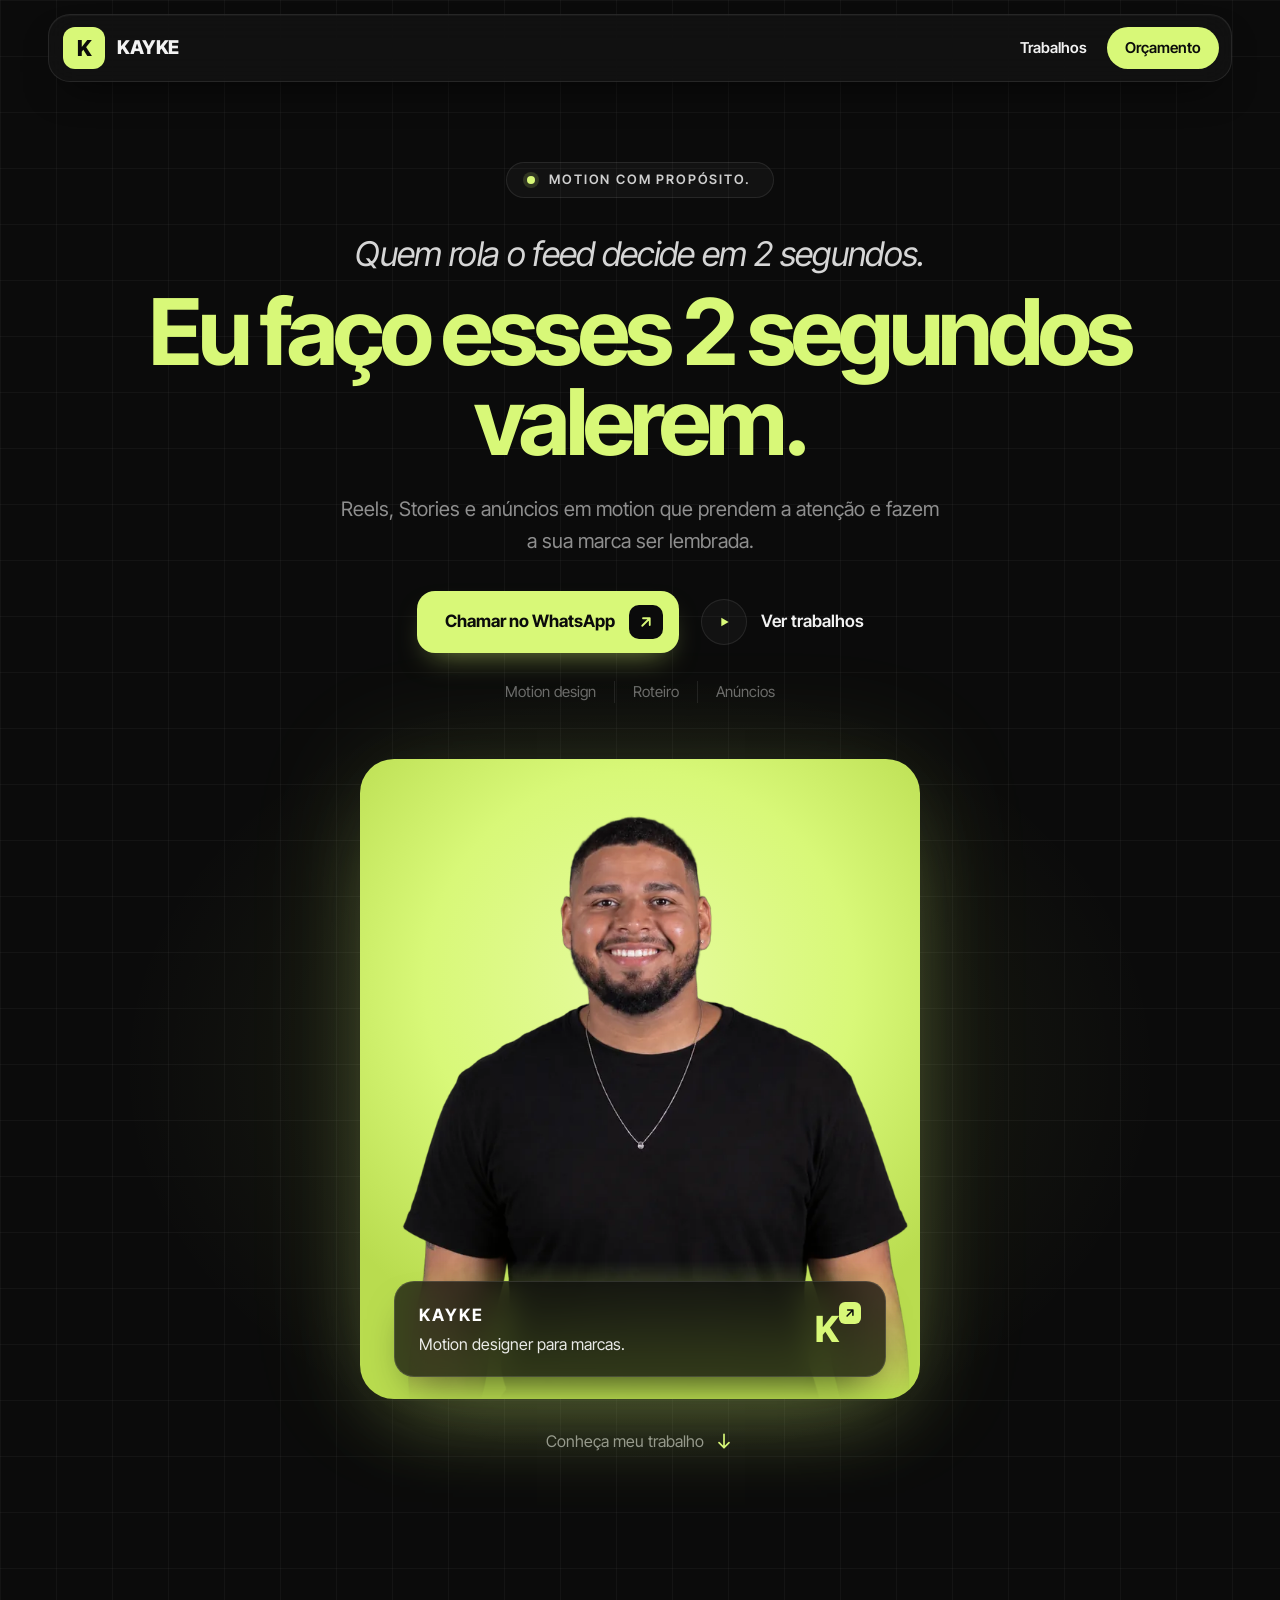
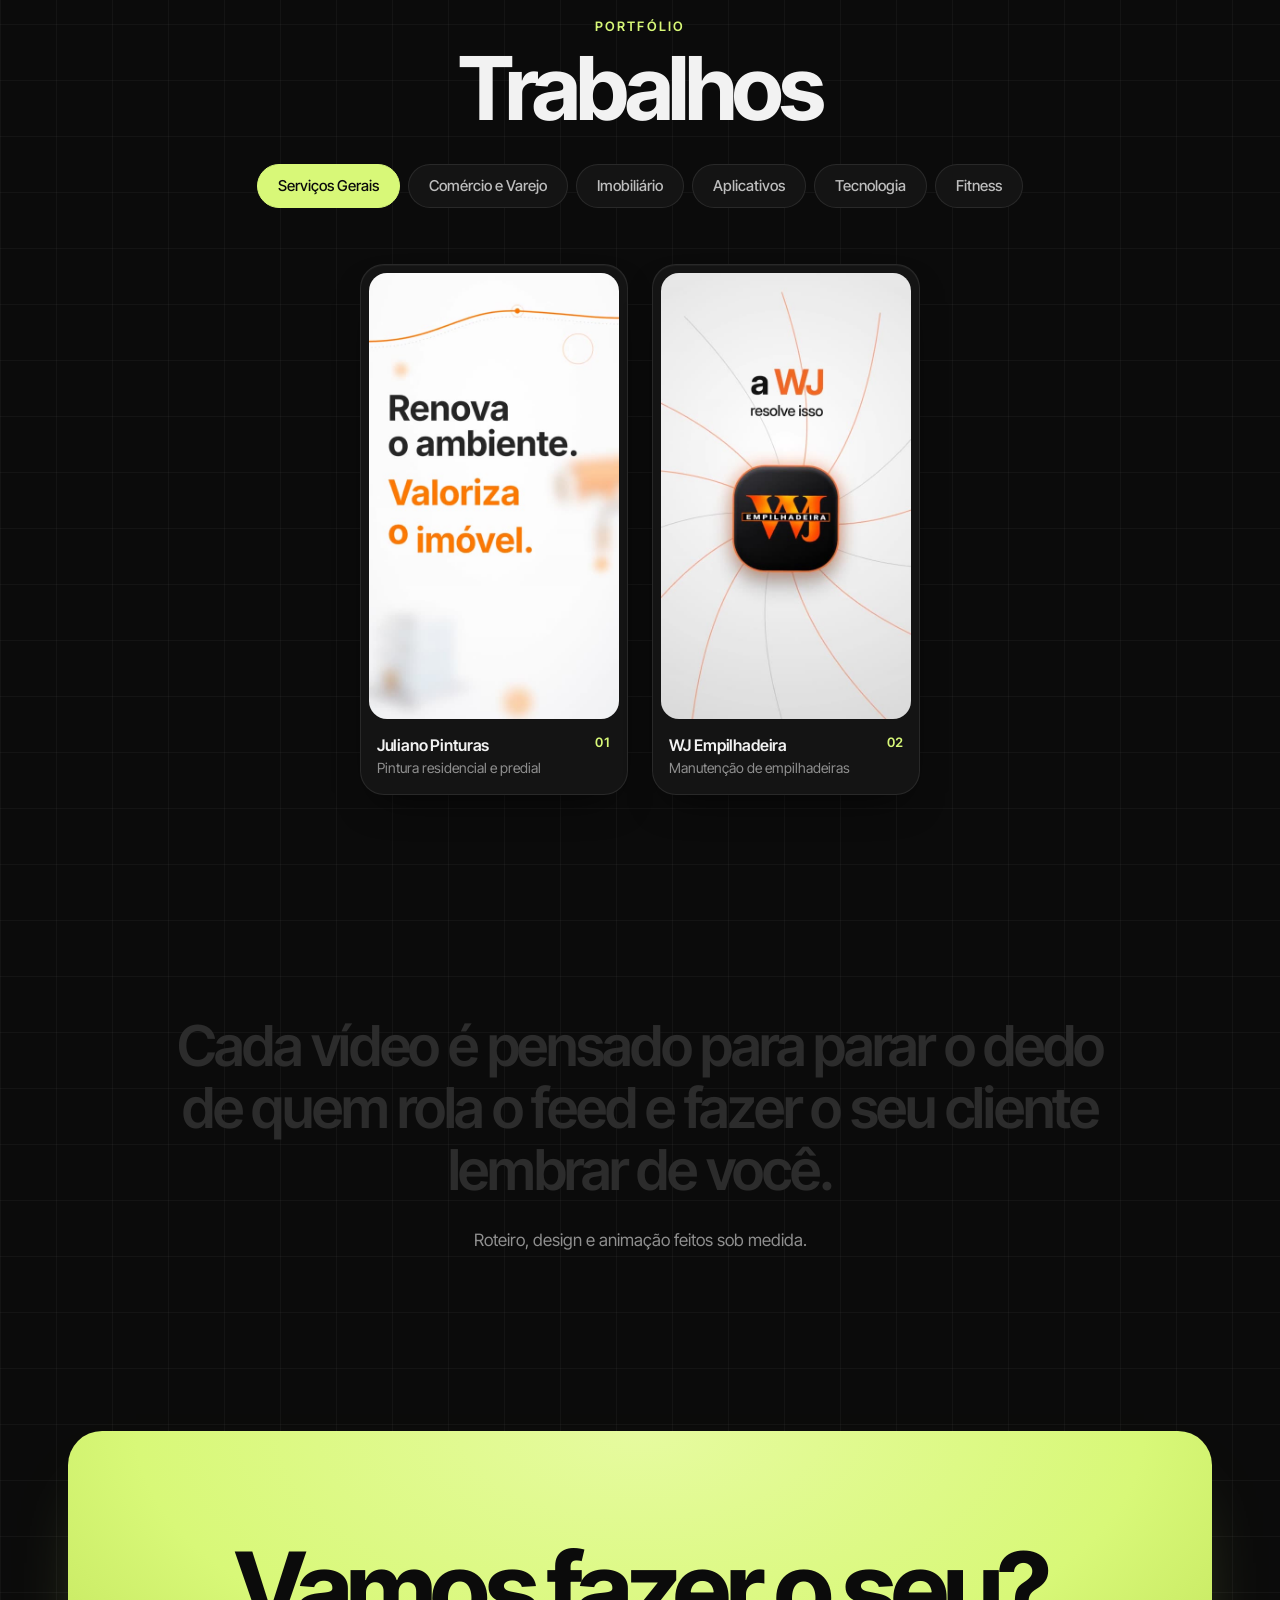
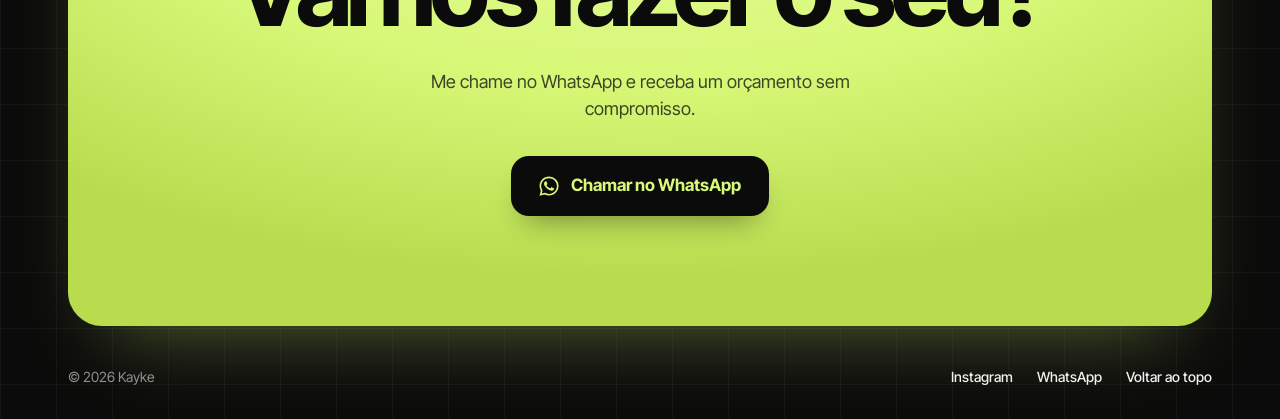
==== commit 6a04d28e: "Troca o azul pelo verde da marca, fundo preto e sem ícones flutuantes Co-Authored-By: Claude Opus 5." ====
--- a/index.html
+++ b/index.html
@@ -5,11 +5,11 @@
 <meta name="viewport" content="width=device-width, initial-scale=1">
 <title>Kayke | Vídeos em motion</title>
 <meta name="description" content="Reels, Stories e anúncios em motion para empresas que querem ser lembradas.">
-<meta name="theme-color" content="#f4f7ff">
+<meta name="theme-color" content="#0b0b0b">
 <meta property="og:title" content="Kayke | Vídeos em motion">
 <meta property="og:description" content="Reels, Stories e anúncios em motion para empresas que querem ser lembradas.">
 <meta property="og:image" content="assets/videos/app-tout.jpg">
-<link rel="icon" href="data:image/svg+xml,%3Csvg xmlns='http://www.w3.org/2000/svg' viewBox='0 0 64 64'%3E%3Crect width='64' height='64' rx='16' fill='%232350f5'/%3E%3Cpath d='M22 16h7v13l11-13h9L37 30l13 18h-9l-9-13-3 3v10h-7z' fill='%23fff'/%3E%3C/svg%3E">
+<link rel="icon" href="data:image/svg+xml,%3Csvg xmlns='http://www.w3.org/2000/svg' viewBox='0 0 64 64'%3E%3Crect width='64' height='64' rx='16' fill='%23d8f878'/%3E%3Cpath d='M22 16h7v13l11-13h9L37 30l13 18h-9l-9-13-3 3v10h-7z' fill='%230b0b0b'/%3E%3C/svg%3E">
 <link rel="preconnect" href="https://fonts.googleapis.com">
 <link rel="preconnect" href="https://fonts.gstatic.com" crossorigin>
 <link href="https://fonts.googleapis.com/css2?family=Inter+Tight:ital,wght@0,400;0,500;0,600;0,700;0,800;1,400;1,500&display=swap" rel="stylesheet">
@@ -31,7 +31,7 @@
 
 <main>
   <section class="hero wrap">
-    <span class="badge fade" style="--d:.1s"><i><svg viewBox="0 0 24 24" fill="none" stroke="currentColor" stroke-width="2.6" stroke-linecap="round"><path d="M12 4v16M4 12h16M6.3 6.3l11.4 11.4M17.7 6.3 6.3 17.7"/></svg></i>Motion com propósito.</span>
+    <span class="badge fade" style="--d:.1s"><i></i>Motion com propósito.</span>
     <p class="hero-kicker fade" style="--d:.2s">Quem rola o feed decide em 2&nbsp;segundos.</p>
     <h1 class="fade" style="--d:.3s">Eu faço esses 2&nbsp;segundos valerem.</h1>
     <p class="hero-sub fade" style="--d:.45s">Reels, Stories e anúncios em motion que prendem a atenção e fazem a sua marca ser lembrada.</p>
@@ -44,10 +44,6 @@
     <figure class="portrait fade" style="--d:.8s">
       <div class="portrait-bg"></div>
       <img src="assets/img/kayke.webp" alt="Kayke, motion designer" width="760" height="852">
-      <span class="float f1" aria-hidden="true"><svg viewBox="0 0 24 24" fill="currentColor"><path d="M8 5.5v13l11-6.5z"/></svg></span>
-      <span class="float f2" aria-hidden="true"><svg viewBox="0 0 24 24" fill="none" stroke="currentColor" stroke-width="2.2" stroke-linecap="round"><path d="M4 18C9 18 8 6 13 6s5 12 7 12"/><circle cx="4" cy="18" r="1.6" fill="currentColor"/><circle cx="20" cy="18" r="1.6" fill="currentColor"/></svg></span>
-      <span class="float f3" aria-hidden="true"><svg viewBox="0 0 24 24" fill="currentColor"><path d="M12 2.5l2.2 6.3 6.3 2.2-6.3 2.2L12 19.5l-2.2-6.3L3.5 11l6.3-2.2z"/></svg></span>
-      <span class="float f4" aria-hidden="true"><svg viewBox="0 0 24 24" fill="none" stroke="currentColor" stroke-width="2.4" stroke-linecap="round"><path d="M5 9v6M9 6v12M13 9v6M17 4v16M21 10v4"/></svg></span>
       <figcaption class="name-card">
         <div><strong>KAYKE</strong><span>Motion designer para marcas.</span></div>
         <b aria-hidden="true">K<i><svg viewBox="0 0 24 24" fill="none" stroke="currentColor" stroke-width="2.6" stroke-linecap="round" stroke-linejoin="round"><path d="M7 17 17 7M8 7h9v9"/></svg></i></b>
--- a/assets/css/style.css
+++ b/assets/css/style.css
@@ -1,19 +1,19 @@
 /* ==========================================================
-   Portfólio de vídeos em motion. Claro, com azul.
+   Portfólio de vídeos em motion. Preto com o verde da marca.
    ========================================================== */
 :root {
-  --bg: #f4f7ff;
-  --surface: #ffffff;
-  --ink: #0c1330;
-  --muted: #5a6382;
-  --soft: #8a93ad;
-  --blue: #2350f5;
-  --blue-2: #4a72ff;
-  --blue-deep: #1636c4;
-  --green: #16c75a;
-  --line: rgba(35, 80, 245, .12);
-  --grid: rgba(35, 80, 245, .055);
-  --shadow: 0 1px 2px rgba(12, 19, 48, .05), 0 12px 32px -12px rgba(35, 80, 245, .22);
+  --bg: #0b0b0b;
+  --surface: #141414;
+  --ink: #f2f2f2;
+  --muted: #8f8f8f;
+  --soft: #6b6b6b;
+  --accent: #d8f878;
+  --accent-2: #e6fb9f;
+  --accent-deep: #b9dc4f;
+  --on-accent: #0b0b0b;
+  --line: rgba(255, 255, 255, .09);
+  --grid: rgba(255, 255, 255, .035);
+  --shadow: 0 1px 0 rgba(255, 255, 255, .04) inset, 0 18px 40px -20px rgba(0, 0, 0, .8);
   --ease: cubic-bezier(.76, 0, .24, 1);
   --ease-out: cubic-bezier(.16, 1, .3, 1);
   --font: "Inter Tight", system-ui, -apple-system, "Segoe UI", sans-serif;
@@ -35,7 +35,7 @@
 button { font: inherit; color: inherit; background: none; border: 0; cursor: pointer; }
 img, video { display: block; max-width: 100%; }
 svg { display: block; }
-::selection { background: var(--blue); color: #fff; }
+::selection { background: var(--accent); color: var(--on-accent); }
 
 .wrap { padding: 0 var(--pad); max-width: 1240px; margin: 0 auto; }
 
@@ -44,108 +44,92 @@
 .top-bar {
   max-width: 1240px; margin: 0 auto; height: 68px; padding: 0 12px 0 14px;
   display: flex; align-items: center; justify-content: space-between;
-  background: rgba(255, 255, 255, .78); backdrop-filter: blur(16px); -webkit-backdrop-filter: blur(16px);
-  border: 1px solid rgba(255, 255, 255, .9); border-radius: 22px; box-shadow: var(--shadow);
+  background: rgba(20, 20, 20, .72); backdrop-filter: blur(16px); -webkit-backdrop-filter: blur(16px);
+  border: 1px solid var(--line); border-radius: 22px; box-shadow: var(--shadow);
 }
 .brand { display: flex; align-items: center; gap: 12px; }
 .brand-mark {
   width: 42px; height: 42px; border-radius: 12px; display: grid; place-items: center;
-  background: linear-gradient(160deg, var(--blue-2), var(--blue-deep)); color: #fff; font-weight: 800; font-size: 22px;
-  box-shadow: inset 0 1px 0 rgba(255, 255, 255, .35), 0 6px 14px -4px rgba(35, 80, 245, .55);
+  background: var(--accent); color: var(--on-accent); font-weight: 800; font-size: 22px;
 }
 .brand-name { font-weight: 800; font-size: 19px; letter-spacing: -0.02em; }
 .top .links { display: flex; align-items: center; gap: 6px; font-weight: 600; font-size: 15px; }
 .top .links > a { padding: 10px 14px; border-radius: 999px; transition: background .3s; }
-.top .links > a:hover { background: rgba(35, 80, 245, .07); }
-.top .links .top-cta { background: var(--blue); color: #fff; padding: 10px 18px; box-shadow: 0 6px 16px -6px rgba(35, 80, 245, .7); }
-.top .links .top-cta:hover { background: var(--blue-deep); }
+.top .links > a:hover { background: rgba(255, 255, 255, .06); }
+.top .links .top-cta { background: var(--accent); color: var(--on-accent); padding: 10px 18px; }
+.top .links .top-cta:hover { background: var(--accent-2); }
 
 /* ---------------- HERO ---------------- */
 .hero { text-align: center; padding-top: clamp(40px, 7vw, 80px); padding-bottom: 40px; position: relative; }
 .hero::before {
   content: ""; position: absolute; inset: 0; z-index: -1; pointer-events: none;
-  background: radial-gradient(60% 40% at 50% 70%, rgba(74, 114, 255, .22), transparent 70%);
+  background: radial-gradient(60% 40% at 50% 70%, rgba(216, 248, 120, .10), transparent 70%);
 }
 .badge {
   display: inline-flex; align-items: center; gap: 14px; padding: 7px 22px 7px 8px; border-radius: 999px;
-  background: rgba(255, 255, 255, .7); border: 1px solid var(--line);
-  font-size: 13px; font-weight: 600; letter-spacing: .14em; text-transform: uppercase; color: #2a3352;
-}
-.badge i { width: 32px; height: 32px; border-radius: 9px; display: grid; place-items: center; background: var(--green); color: #fff; box-shadow: inset 0 1px 0 rgba(255,255,255,.4); }
-.badge i svg { width: 18px; height: 18px; }
-.hero-kicker { margin-top: 30px; font-style: italic; font-size: clamp(22px, 3vw, 34px); letter-spacing: -0.02em; color: #1f2742; }
+  background: rgba(255, 255, 255, .03); border: 1px solid var(--line);
+  font-size: 13px; font-weight: 600; letter-spacing: .14em; text-transform: uppercase; color: #cfcfcf;
+}
+.badge i { width: 8px; height: 8px; margin-left: 12px; border-radius: 50%; background: var(--accent); box-shadow: 0 0 0 4px rgba(216, 248, 120, .15); }
+.hero-kicker { margin-top: 30px; font-style: italic; font-size: clamp(22px, 3vw, 34px); letter-spacing: -0.02em; color: #d6d6d6; }
 .hero h1 {
   margin: 8px auto 0; max-width: 11em;
-  font-size: clamp(44px, 7.4vw, 92px); font-weight: 700; letter-spacing: -0.05em; line-height: .98; color: var(--blue);
+  font-size: clamp(44px, 7.4vw, 92px); font-weight: 700; letter-spacing: -0.05em; line-height: .98; color: var(--accent);
 }
 .hero-sub { margin: 26px auto 0; max-width: 30em; font-size: clamp(17px, 1.6vw, 20px); color: var(--muted); line-height: 1.6; }
 .hero-actions { margin-top: 34px; display: flex; justify-content: center; align-items: center; gap: 22px; flex-wrap: wrap; }
 
 .btn-primary {
   position: relative; display: inline-flex; align-items: center; gap: 14px; height: 62px; padding: 0 16px 0 28px;
-  border-radius: 18px; color: #fff; font-weight: 600; font-size: 17px;
-  background:
-    radial-gradient(rgba(255, 255, 255, .16) 1px, transparent 1px) 0 0 / 8px 8px,
-    linear-gradient(180deg, var(--blue-2), var(--blue));
-  border: 1px solid var(--blue-deep);
-  box-shadow: inset 0 1px 0 rgba(255, 255, 255, .3), 0 14px 28px -12px rgba(35, 80, 245, .8);
+  border-radius: 18px; color: var(--on-accent); font-weight: 700; font-size: 17px;
+  background: var(--accent);
+  box-shadow: 0 14px 30px -14px rgba(216, 248, 120, .55);
   transition: transform .3s var(--ease-out), box-shadow .3s;
 }
-.btn-primary:hover { transform: translateY(-2px); box-shadow: inset 0 1px 0 rgba(255, 255, 255, .3), 0 18px 34px -12px rgba(35, 80, 245, .9); }
+.btn-primary:hover { transform: translateY(-2px); background: var(--accent-2); }
 .btn-primary i {
-  width: 34px; height: 34px; border-radius: 9px; display: grid; place-items: center;
-  background: linear-gradient(180deg, #e8eeff, #b9c8ff); color: var(--blue); box-shadow: inset 0 1px 0 #fff;
+  width: 34px; height: 34px; border-radius: 10px; display: grid; place-items: center;
+  background: var(--on-accent); color: var(--accent);
 }
 .btn-primary i svg { width: 18px; height: 18px; }
 .btn-ghost { display: inline-flex; align-items: center; gap: 14px; font-weight: 600; font-size: 17px; }
 .btn-ghost i {
-  width: 46px; height: 46px; border-radius: 50%; display: grid; place-items: center; color: var(--blue);
-  border: 1px solid var(--line); background: rgba(255, 255, 255, .7); transition: transform .4s var(--ease-out);
+  width: 46px; height: 46px; border-radius: 50%; display: grid; place-items: center; color: var(--accent);
+  border: 1px solid var(--line); background: rgba(255, 255, 255, .03); transition: transform .4s var(--ease-out);
 }
 .btn-ghost i svg { width: 16px; height: 16px; }
 .btn-ghost:hover i { transform: scale(1.08); }
 .hero-tags { list-style: none; margin-top: 28px; display: flex; justify-content: center; flex-wrap: wrap; color: var(--soft); font-size: 15px; }
 .hero-tags li { padding: 0 18px; }
-.hero-tags li + li { border-left: 1px solid rgba(35, 80, 245, .18); }
+.hero-tags li + li { border-left: 1px solid var(--line); }
 
 /* foto */
 .portrait { position: relative; margin: 56px auto 0; max-width: 560px; aspect-ratio: 560 / 640; }
 .portrait-bg {
   position: absolute; inset: 0; border-radius: 34px;
-  background: radial-gradient(70% 60% at 50% 35%, #4a72ff, var(--blue) 60%, var(--blue-deep));
-  box-shadow: 0 0 0 1px rgba(255, 255, 255, .5) inset, 0 40px 90px -30px rgba(35, 80, 245, .75), 0 0 120px rgba(74, 114, 255, .35);
+  background: radial-gradient(70% 60% at 50% 35%, var(--accent-2), var(--accent) 55%, var(--accent-deep));
+  box-shadow: 0 40px 90px -40px rgba(216, 248, 120, .45), 0 0 120px rgba(216, 248, 120, .12);
 }
 .portrait img {
   position: absolute; left: 50%; bottom: 0; transform: translateX(-50%); width: 100%; height: auto; max-height: 100%; object-fit: contain; object-position: bottom;
   border-radius: 0 0 34px 34px;
   -webkit-mask-image: linear-gradient(to bottom, #000 78%, transparent 100%); mask-image: linear-gradient(to bottom, #000 78%, transparent 100%);
 }
-.float {
-  position: absolute; z-index: 2; width: 84px; height: 84px; border-radius: 24px; display: grid; place-items: center;
-  box-shadow: inset 0 2px 0 rgba(255, 255, 255, .35), inset 0 -4px 10px rgba(0, 0, 0, .25), 0 18px 30px -10px rgba(12, 19, 48, .55);
-  animation: bob 6s ease-in-out infinite;
-}
-.float svg { width: 42%; height: 42%; }
-.f1 { left: -34px; top: 12%; background: linear-gradient(160deg, #252b40, #0c1020); color: #4be3a0; border-radius: 50%; }
-.f2 { right: -30px; top: 30%; background: linear-gradient(160deg, #ffffff, #dfe3ee); color: var(--ink); transform: rotate(8deg); animation-delay: -2s; }
-.f3 { left: -18px; top: 56%; background: linear-gradient(160deg, #2e3446, #151a2a); color: #fff; width: 72px; height: 72px; animation-delay: -4s; }
-.f4 { right: 8%; top: -26px; background: linear-gradient(160deg, #4be3a0, #12a560); color: #fff; width: 64px; height: 64px; border-radius: 20px; animation-delay: -1s; }
-@keyframes bob { 0%, 100% { translate: 0 0; } 50% { translate: 0 -10px; } }
 
 .name-card {
   position: absolute; z-index: 3; left: 6%; right: 6%; bottom: 22px; padding: 20px 24px; text-align: left;
   display: flex; align-items: center; justify-content: space-between; gap: 16px; color: #fff;
-  background: linear-gradient(180deg, rgba(60, 90, 200, .55), rgba(20, 40, 130, .7));
+  background: rgba(11, 11, 11, .72);
   backdrop-filter: blur(14px); -webkit-backdrop-filter: blur(14px);
-  border: 1px solid rgba(255, 255, 255, .35); border-radius: 20px; box-shadow: 0 20px 40px -18px rgba(12, 19, 48, .6);
+  border: 1px solid rgba(255, 255, 255, .12); border-radius: 20px; box-shadow: 0 20px 40px -18px rgba(0, 0, 0, .6);
 }
 .name-card strong { display: block; font-size: 17px; letter-spacing: .12em; font-weight: 700; }
 .name-card span { display: block; margin-top: 4px; font-size: 16px; opacity: .9; }
-.name-card b { font-size: 36px; font-weight: 800; letter-spacing: -0.04em; display: flex; align-items: flex-start; }
-.name-card b i { width: 22px; height: 22px; border-radius: 6px; display: grid; place-items: center; margin-left: 2px; background: linear-gradient(180deg, #e8eeff, #b9c8ff); color: var(--blue); }
+.name-card b { font-size: 36px; font-weight: 800; letter-spacing: -0.04em; display: flex; align-items: flex-start; color: var(--accent); }
+.name-card b i { width: 22px; height: 22px; border-radius: 6px; display: grid; place-items: center; margin-left: 2px; background: var(--accent); color: var(--on-accent); }
 .name-card b i svg { width: 14px; height: 14px; }
 .scroll-cue { display: inline-flex; align-items: center; gap: 10px; margin-top: 30px; color: var(--muted); font-size: 16px; }
-.scroll-cue svg { width: 20px; height: 20px; color: var(--blue); animation: nudge 1.8s var(--ease-out) infinite; }
+.scroll-cue svg { width: 20px; height: 20px; color: var(--accent); animation: nudge 1.8s var(--ease-out) infinite; }
 @keyframes nudge { 0%, 100% { transform: none; } 50% { transform: translateY(4px); } }
 
 .fade { opacity: 0; transform: translateY(20px); }
@@ -155,7 +139,7 @@
 /* ---------------- TRABALHOS ---------------- */
 .works { padding: clamp(70px, 10vw, 120px) 0; }
 .works-head { text-align: center; margin-bottom: clamp(32px, 5vw, 56px); }
-.eyebrow { display: inline-block; font-size: 13px; font-weight: 600; letter-spacing: .16em; text-transform: uppercase; color: var(--blue); }
+.eyebrow { display: inline-block; font-size: 13px; font-weight: 600; letter-spacing: .16em; text-transform: uppercase; color: var(--accent); }
 .works-head h2 { margin-top: 10px; font-size: clamp(44px, 7vw, 88px); font-weight: 700; letter-spacing: -0.05em; line-height: .95; }
 .split .w { display: inline-block; overflow: hidden; vertical-align: top; padding-right: .08em; margin-right: -.08em; padding-bottom: .08em; }
 .split .w > span { display: inline-block; transform: translateY(105%); transition: transform 1.1s var(--ease-out); transition-delay: calc(var(--i) * 60ms); }
@@ -164,18 +148,18 @@
 .tabs { margin-top: 26px; display: flex; flex-wrap: wrap; justify-content: center; gap: 8px; }
 .tab {
   flex: none; height: 44px; padding: 0 20px; border-radius: 999px; font-size: 15px; font-weight: 500;
-  color: #36405f; background: rgba(255, 255, 255, .8); border: 1px solid var(--line);
+  color: #bdbdbd; background: var(--surface); border: 1px solid var(--line);
   transition: background .4s var(--ease), color .4s var(--ease), border-color .4s;
 }
-.tab:hover { border-color: rgba(35, 80, 245, .35); }
-.tab.active { background: var(--blue); border-color: var(--blue); color: #fff; box-shadow: 0 8px 18px -8px rgba(35, 80, 245, .8); }
+.tab:hover { border-color: rgba(255, 255, 255, .25); }
+.tab.active { background: var(--accent); border-color: var(--accent); color: var(--on-accent); }
 
 .grid { --cols: 4; --gap: clamp(14px, 1.8vw, 24px); display: flex; flex-wrap: wrap; justify-content: center; gap: var(--gap); }
 .grid .card { width: calc((100% - (var(--cols) - 1) * var(--gap)) / var(--cols)); }
-.card { cursor: none; text-align: left; display: block; width: 100%; padding: 8px; background: var(--surface); border-radius: 24px; box-shadow: var(--shadow); transition: transform .5s var(--ease-out), box-shadow .5s; }
-.card:hover { transform: translateY(-4px); box-shadow: 0 1px 2px rgba(12, 19, 48, .05), 0 22px 44px -16px rgba(35, 80, 245, .35); }
+.card { cursor: none; text-align: left; display: block; width: 100%; padding: 8px; background: var(--surface); border: 1px solid var(--line); border-radius: 24px; box-shadow: var(--shadow); transition: transform .5s var(--ease-out), box-shadow .5s; }
+.card:hover { transform: translateY(-4px); border-color: rgba(216, 248, 120, .35); }
 .card .media {
-  position: relative; aspect-ratio: 9/16; border-radius: 18px; overflow: hidden; background: #e6ebf8;
+  position: relative; aspect-ratio: 9/16; border-radius: 18px; overflow: hidden; background: #1d1d1d;
   opacity: 0; transform: translateY(24px); transition: opacity .9s var(--ease-out), transform .9s var(--ease-out);
 }
 .card.in .media { opacity: 1; transform: none; }
@@ -186,64 +170,62 @@
 .card .meta { display: flex; justify-content: space-between; gap: 12px; padding: 14px 8px 8px; }
 .card .meta strong { display: block; font-size: 16px; font-weight: 600; letter-spacing: -0.01em; }
 .card .meta span { display: block; font-size: 14px; color: var(--muted); }
-.card .meta .n { font-size: 13px; color: var(--blue); font-weight: 600; font-variant-numeric: tabular-nums; }
+.card .meta .n { font-size: 13px; color: var(--accent); font-weight: 600; font-variant-numeric: tabular-nums; }
 .grid.out .card { opacity: 0; transform: translateY(24px); transition: opacity .35s, transform .35s var(--ease); }
 
 /* ---------------- FRASE ---------------- */
 .statement { padding-block: clamp(40px, 8vw, 100px); text-align: center; }
 .statement #statement { margin: 0 auto; font-size: clamp(30px, 4.4vw, 60px); font-weight: 600; letter-spacing: -0.04em; line-height: 1.1; max-width: 17em; }
-.statement #statement .wd { color: #c6cde3; transition: color .3s; }
+.statement #statement .wd { color: #2c2c2c; transition: color .3s; }
 .statement #statement .wd.lit { color: var(--ink); }
-.statement #statement .wd.lit:nth-last-child(-n+4) { color: var(--blue); }
+.statement #statement .wd.lit:nth-last-child(-n+4) { color: var(--accent); }
 .statement .note { margin-top: 28px; color: var(--muted); font-size: 17px; }
 
 /* ---------------- CONTATO ---------------- */
 .contact { padding-top: clamp(40px, 6vw, 80px); }
 .contact-card {
-  position: relative; overflow: hidden; text-align: center; color: #fff;
+  position: relative; overflow: hidden; text-align: center; color: var(--on-accent);
   padding: clamp(56px, 9vw, 110px) clamp(20px, 5vw, 60px);
   border-radius: 34px;
-  background:
-    radial-gradient(rgba(255, 255, 255, .12) 1px, transparent 1px) 0 0 / 10px 10px,
-    radial-gradient(80% 90% at 50% 0%, #4a72ff, var(--blue) 55%, var(--blue-deep));
-  box-shadow: 0 40px 80px -36px rgba(35, 80, 245, .9);
+  background: radial-gradient(80% 90% at 50% 0%, var(--accent-2), var(--accent) 55%, var(--accent-deep));
+  box-shadow: 0 40px 80px -40px rgba(216, 248, 120, .4);
 }
 .contact .big { font-size: clamp(44px, 8vw, 104px); font-weight: 700; letter-spacing: -0.055em; line-height: .95; }
-.contact-card p { margin: 22px auto 34px; max-width: 26em; font-size: 18px; opacity: .88; }
+.contact-card p { margin: 22px auto 34px; max-width: 26em; font-size: 18px; opacity: .75; }
 .btn-light {
   display: inline-flex; align-items: center; gap: 12px; height: 60px; padding: 0 28px; border-radius: 18px;
-  background: #fff; color: var(--blue); font-weight: 700; font-size: 17px;
+  background: var(--on-accent); color: var(--accent); font-weight: 700; font-size: 17px;
   box-shadow: 0 16px 30px -14px rgba(0, 0, 0, .45); transition: transform .3s var(--ease-out);
 }
 .btn-light:hover { transform: translateY(-2px); }
-.btn-light svg { width: 20px; height: 20px; color: var(--green); }
+.btn-light svg { width: 20px; height: 20px; }
 
 footer { display: flex; justify-content: space-between; gap: 20px; flex-wrap: wrap; padding: 40px 0 32px; font-size: 14px; color: var(--muted); }
 footer .links { display: flex; gap: 24px; }
 footer a { color: var(--ink); font-weight: 500; }
-footer a:hover { color: var(--blue); }
+footer a:hover { color: var(--accent); }
 
 /* ---------------- CURSOR ---------------- */
 .cursor {
   position: fixed; left: 0; top: 0; z-index: 150; pointer-events: none;
-  width: 12px; height: 12px; margin: -6px 0 0 -6px; border-radius: 50%; background: var(--blue);
+  width: 12px; height: 12px; margin: -6px 0 0 -6px; border-radius: 50%; background: var(--accent);
   display: grid; place-items: center; transition: width .5s var(--ease), height .5s var(--ease), margin .5s var(--ease), opacity .3s;
 }
-.cursor span { font-size: 13px; font-weight: 600; color: #fff; opacity: 0; transition: opacity .3s; }
+.cursor span { font-size: 13px; font-weight: 600; color: var(--on-accent); opacity: 0; transition: opacity .3s; }
 .cursor.big { width: 96px; height: 96px; margin: -48px 0 0 -48px; }
 .cursor.big span { opacity: 1; }
 .cursor.hide { opacity: 0; }
 @media (hover: none) { .cursor { display: none; } .card { cursor: pointer; } }
 
 /* ---------------- VÍDEO ABERTO ---------------- */
-.modal { position: fixed; inset: 0; z-index: 120; background: rgba(8, 14, 40, .94); color: #fff; display: flex; align-items: center; justify-content: center; padding: 70px 16px 16px; clip-path: inset(100% 0 0 0); transition: clip-path .9s var(--ease); pointer-events: none; }
+.modal { position: fixed; inset: 0; z-index: 120; background: rgba(8, 8, 8, .96); color: #fff; display: flex; align-items: center; justify-content: center; padding: 70px 16px 16px; clip-path: inset(100% 0 0 0); transition: clip-path .9s var(--ease); pointer-events: none; }
 .modal.open { clip-path: inset(0 0 0 0); pointer-events: auto; }
 .modal-box { display: grid; grid-template-columns: auto 300px; gap: 32px; align-items: end; opacity: 0; transform: translateY(30px); transition: opacity .6s, transform .8s var(--ease-out); }
 .modal.open .modal-box { opacity: 1; transform: none; transition-delay: .4s; }
 .modal-player { height: min(80vh, 760px); aspect-ratio: 9/16; border-radius: 20px; overflow: hidden; background: #000; }
 .modal-player video { width: 100%; height: 100%; object-fit: cover; }
 .modal-side strong { display: block; font-size: clamp(28px, 3vw, 42px); font-weight: 700; letter-spacing: -0.04em; line-height: 1; }
-.modal-side span { display: block; color: #a9b4d8; margin: 10px 0 28px; }
+.modal-side span { display: block; color: var(--muted); margin: 10px 0 28px; }
 .modal-close { position: absolute; top: 20px; right: var(--pad); font-size: 15px; font-weight: 500; display: inline-flex; align-items: center; gap: 10px; }
 .modal-close i { width: 34px; height: 34px; border-radius: 50%; border: 1px solid rgba(255, 255, 255, .2); display: grid; place-items: center; transition: transform .5s var(--ease); }
 .modal-close:hover i { transform: rotate(90deg); }
@@ -264,8 +246,6 @@
   .hero-tags { font-size: 14px; }
   .hero-tags li { padding: 0 12px; }
   .portrait { margin-top: 44px; margin-inline: 10px; }
-  .float { width: 64px; height: 64px; border-radius: 18px; }
-  .f1 { left: -14px; } .f2 { right: -12px; } .f3 { left: -8px; width: 56px; height: 56px; } .f4 { width: 50px; height: 50px; top: -18px; }
   .name-card { left: 5%; right: 5%; bottom: 14px; padding: 16px 18px; }
   .name-card span { font-size: 14px; }
   .name-card b { font-size: 30px; }
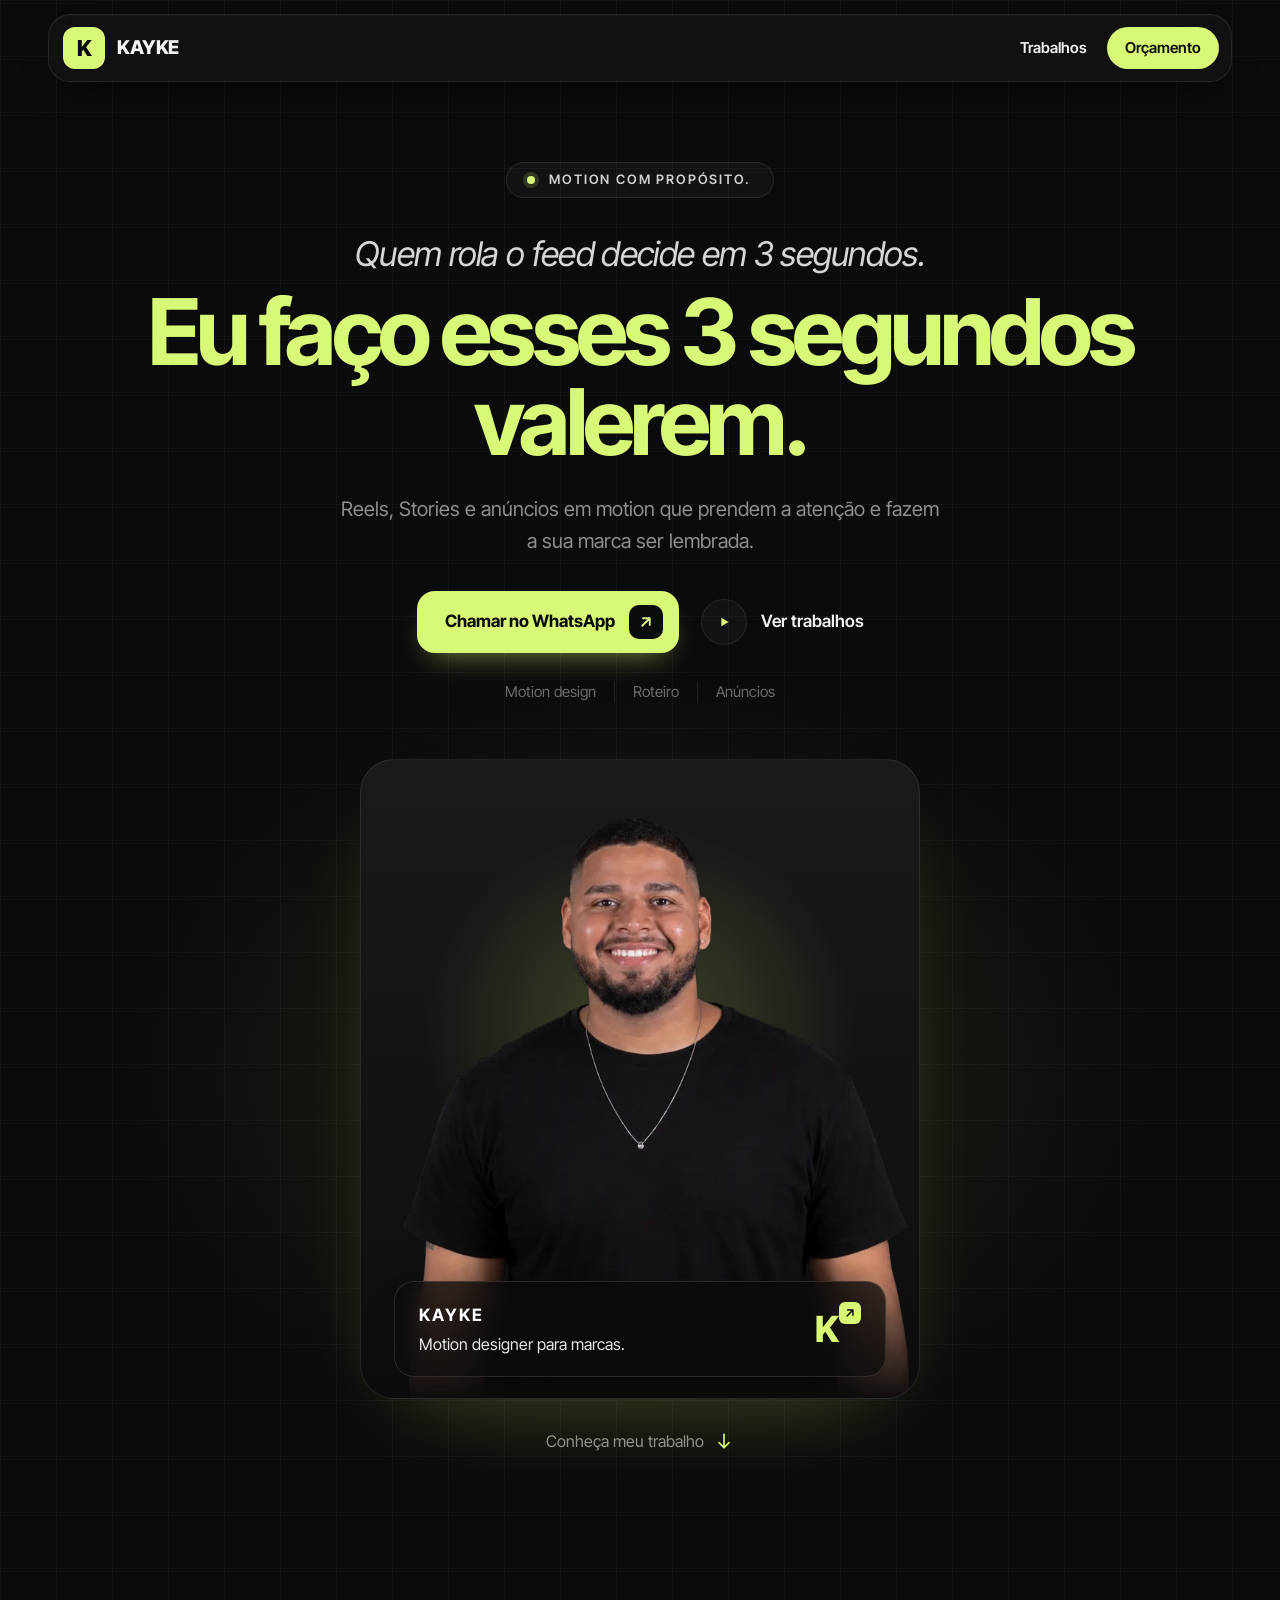
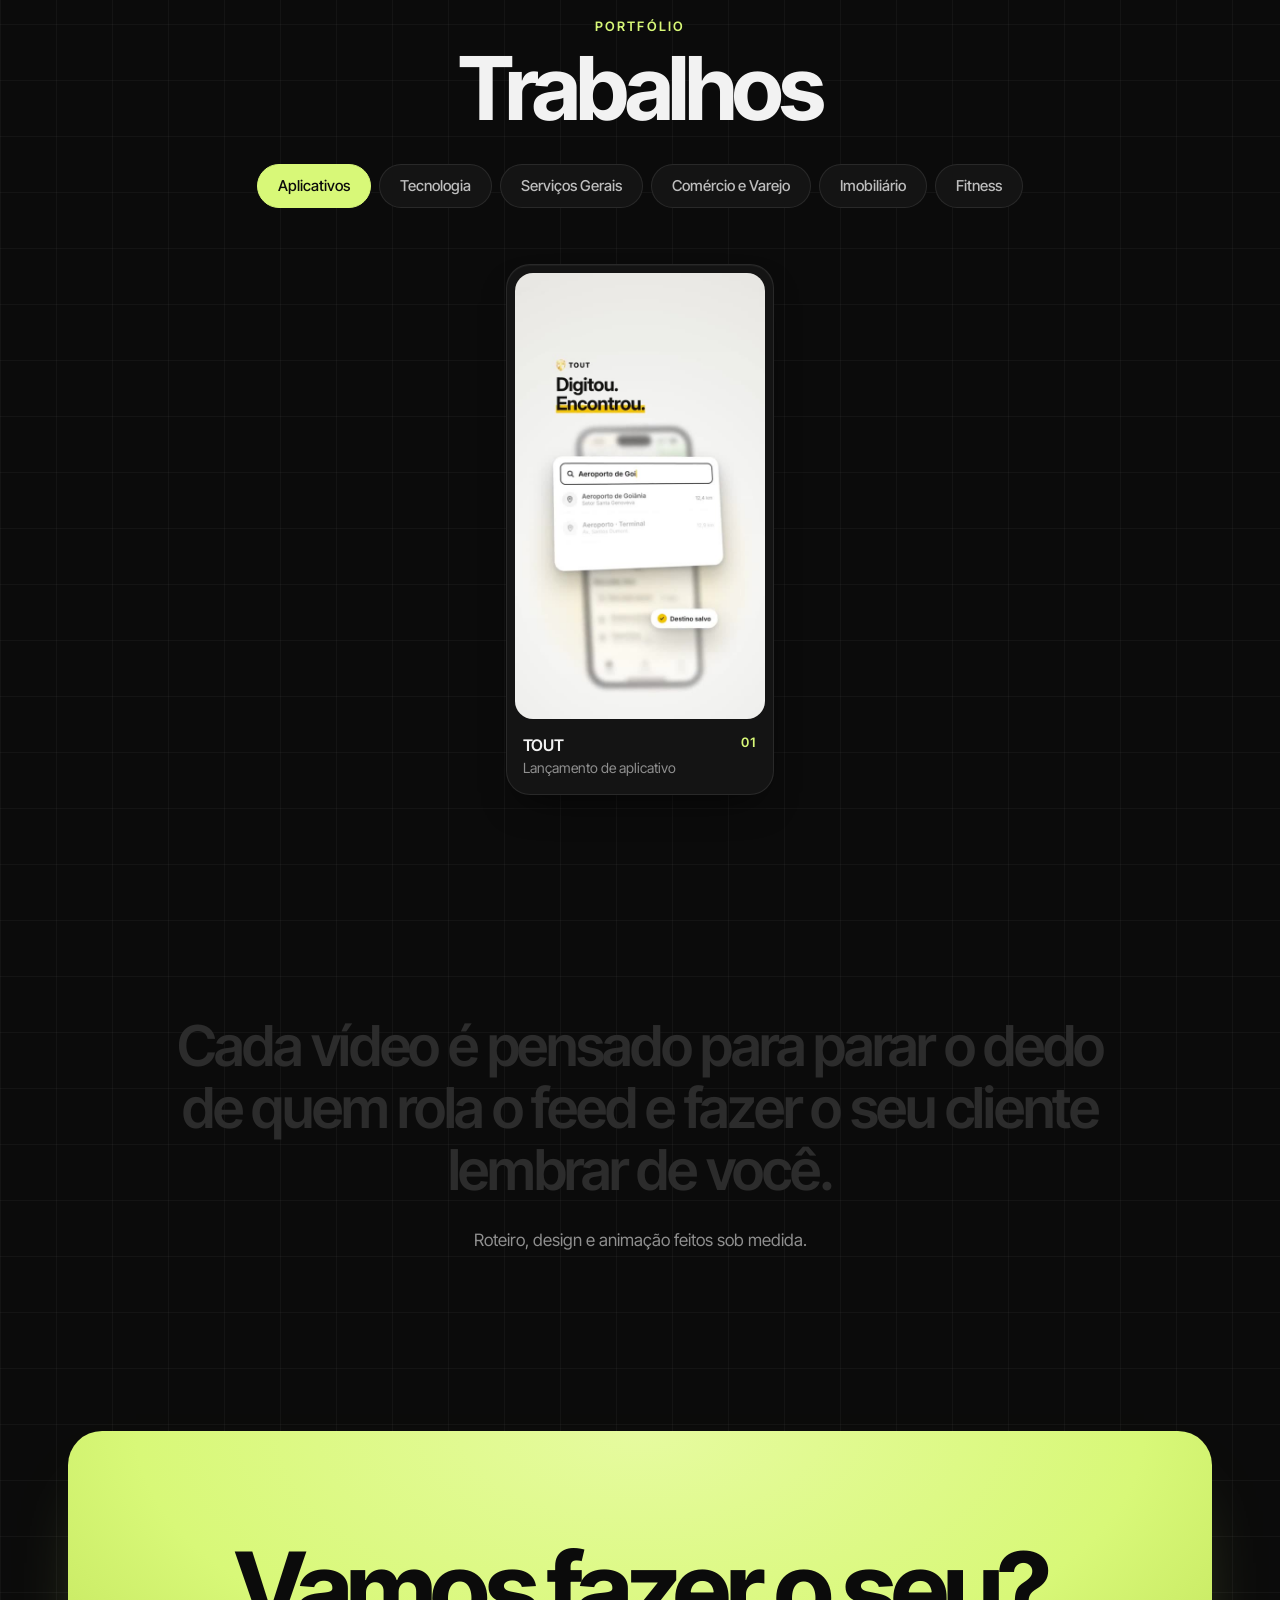
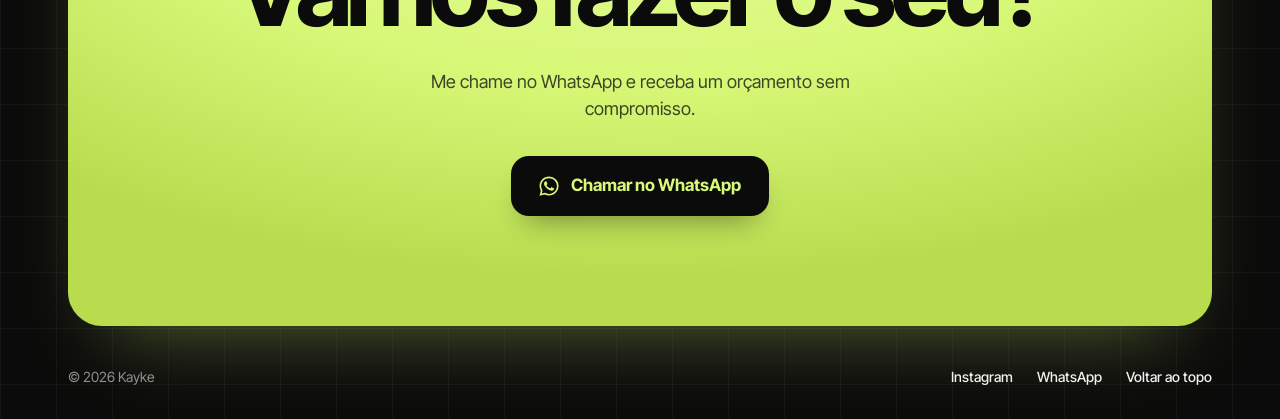
==== commit 20993a27: "Foto com fundo preto, 3 segundos no título e Aplicativos e Tecnologia como primeiras abas Co-Authore" ====
--- a/index.html
+++ b/index.html
@@ -32,8 +32,8 @@
 <main>
   <section class="hero wrap">
     <span class="badge fade" style="--d:.1s"><i></i>Motion com propósito.</span>
-    <p class="hero-kicker fade" style="--d:.2s">Quem rola o feed decide em 2&nbsp;segundos.</p>
-    <h1 class="fade" style="--d:.3s">Eu faço esses 2&nbsp;segundos valerem.</h1>
+    <p class="hero-kicker fade" style="--d:.2s">Quem rola o feed decide em 3&nbsp;segundos.</p>
+    <h1 class="fade" style="--d:.3s">Eu faço esses 3&nbsp;segundos valerem.</h1>
     <p class="hero-sub fade" style="--d:.45s">Reels, Stories e anúncios em motion que prendem a atenção e fazem a sua marca ser lembrada.</p>
     <div class="hero-actions fade" style="--d:.6s">
       <a class="btn-primary" data-wa="Olá! Vi seu portfólio e quero um orçamento de vídeo em motion.">Chamar no WhatsApp <i><svg viewBox="0 0 24 24" fill="none" stroke="currentColor" stroke-width="2.4" stroke-linecap="round" stroke-linejoin="round"><path d="M7 17 17 7M8 7h9v9"/></svg></i></a>
--- a/assets/css/style.css
+++ b/assets/css/style.css
@@ -107,8 +107,11 @@
 .portrait { position: relative; margin: 56px auto 0; max-width: 560px; aspect-ratio: 560 / 640; }
 .portrait-bg {
   position: absolute; inset: 0; border-radius: 34px;
-  background: radial-gradient(70% 60% at 50% 35%, var(--accent-2), var(--accent) 55%, var(--accent-deep));
-  box-shadow: 0 40px 90px -40px rgba(216, 248, 120, .45), 0 0 120px rgba(216, 248, 120, .12);
+  background:
+    radial-gradient(55% 45% at 50% 42%, rgba(216, 248, 120, .22), transparent 70%),
+    linear-gradient(180deg, #1a1a1a, #0d0d0d);
+  border: 1px solid var(--line);
+  box-shadow: 0 40px 90px -50px rgba(216, 248, 120, .35);
 }
 .portrait img {
   position: absolute; left: 50%; bottom: 0; transform: translateX(-50%); width: 100%; height: auto; max-height: 100%; object-fit: contain; object-position: bottom;
